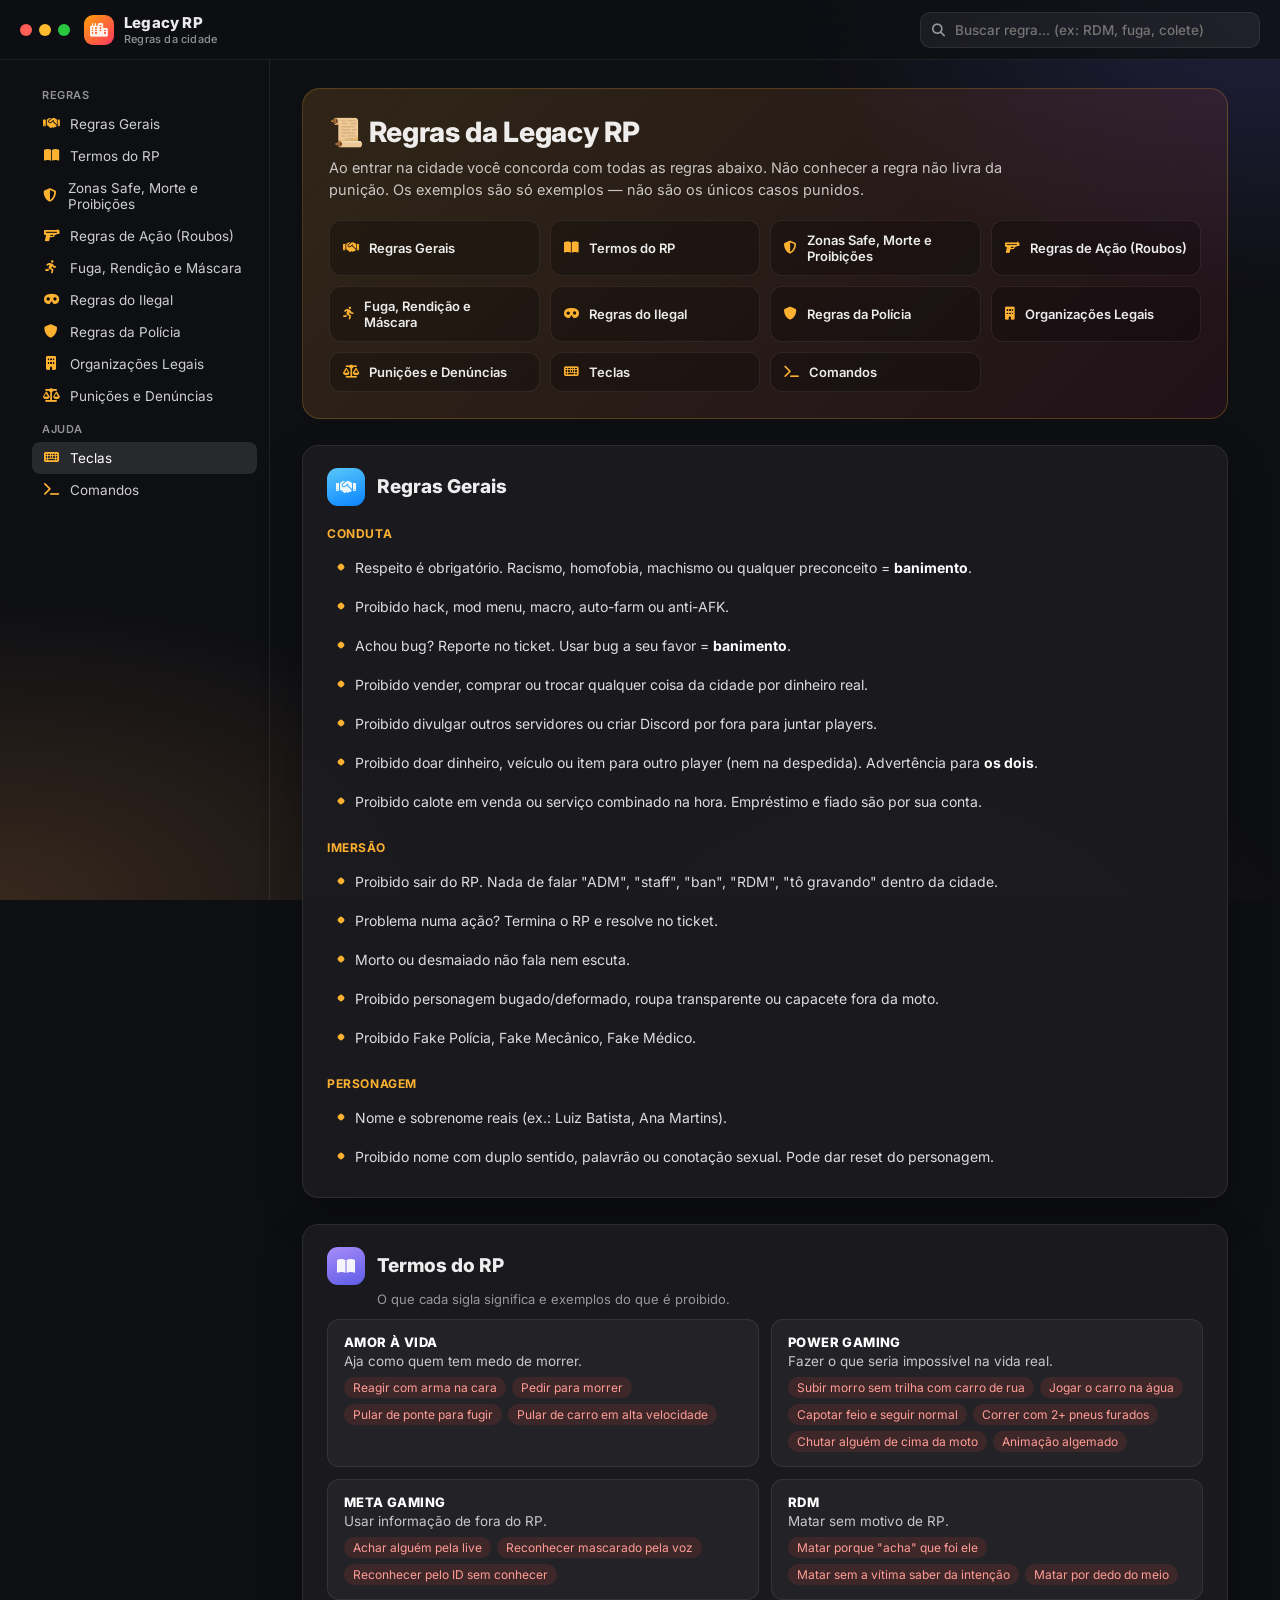
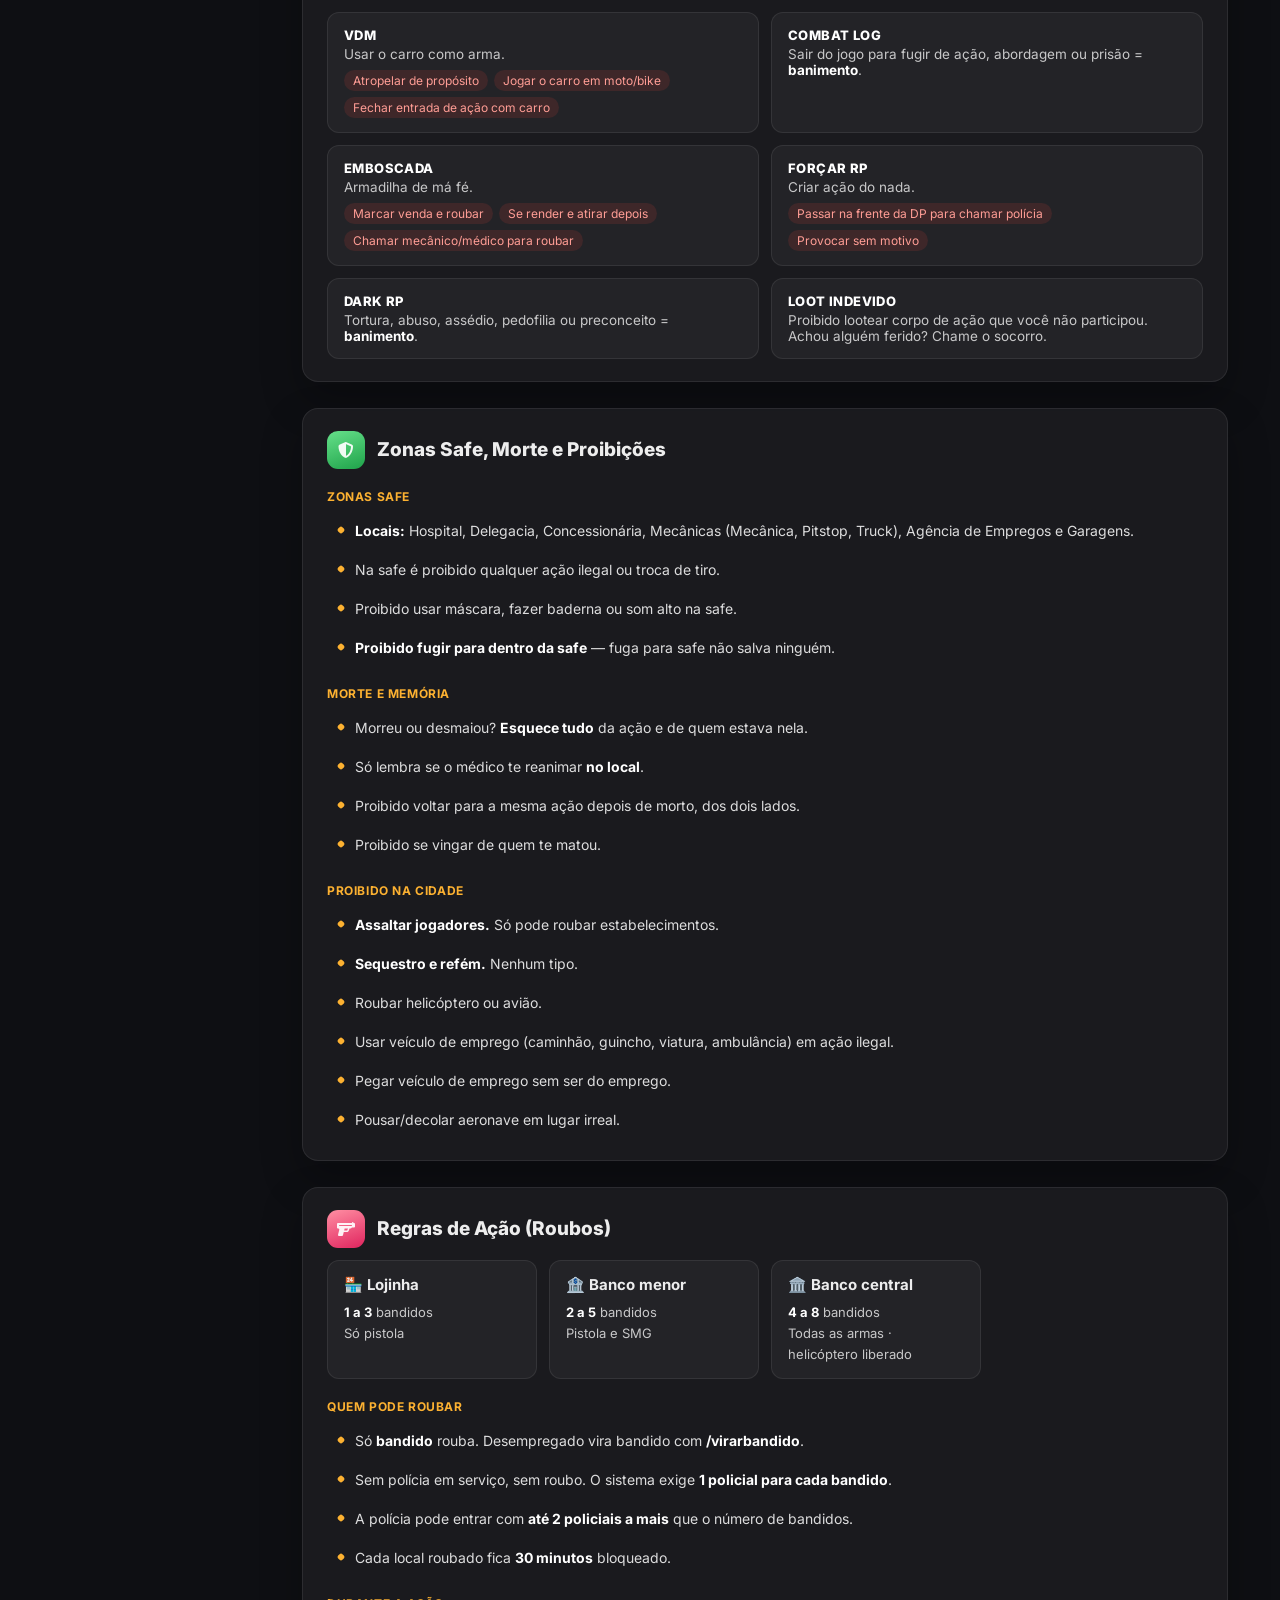
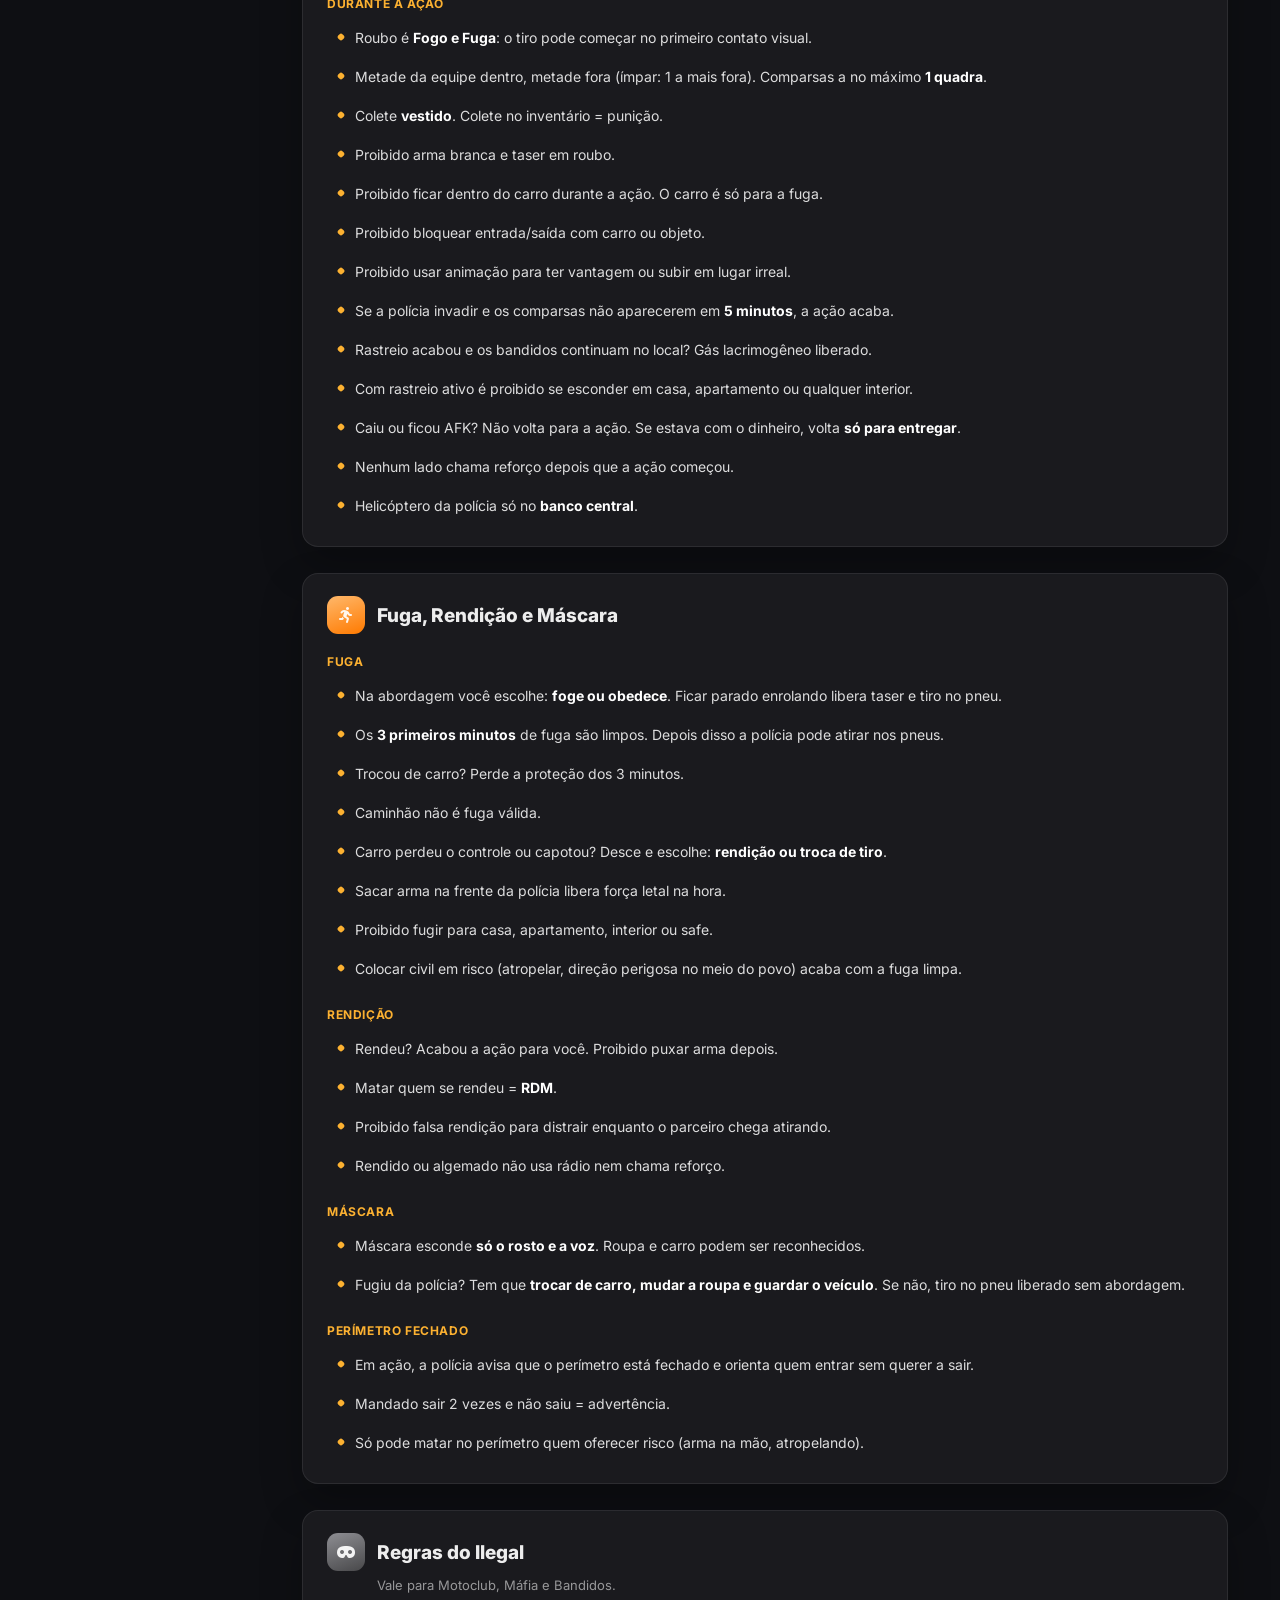
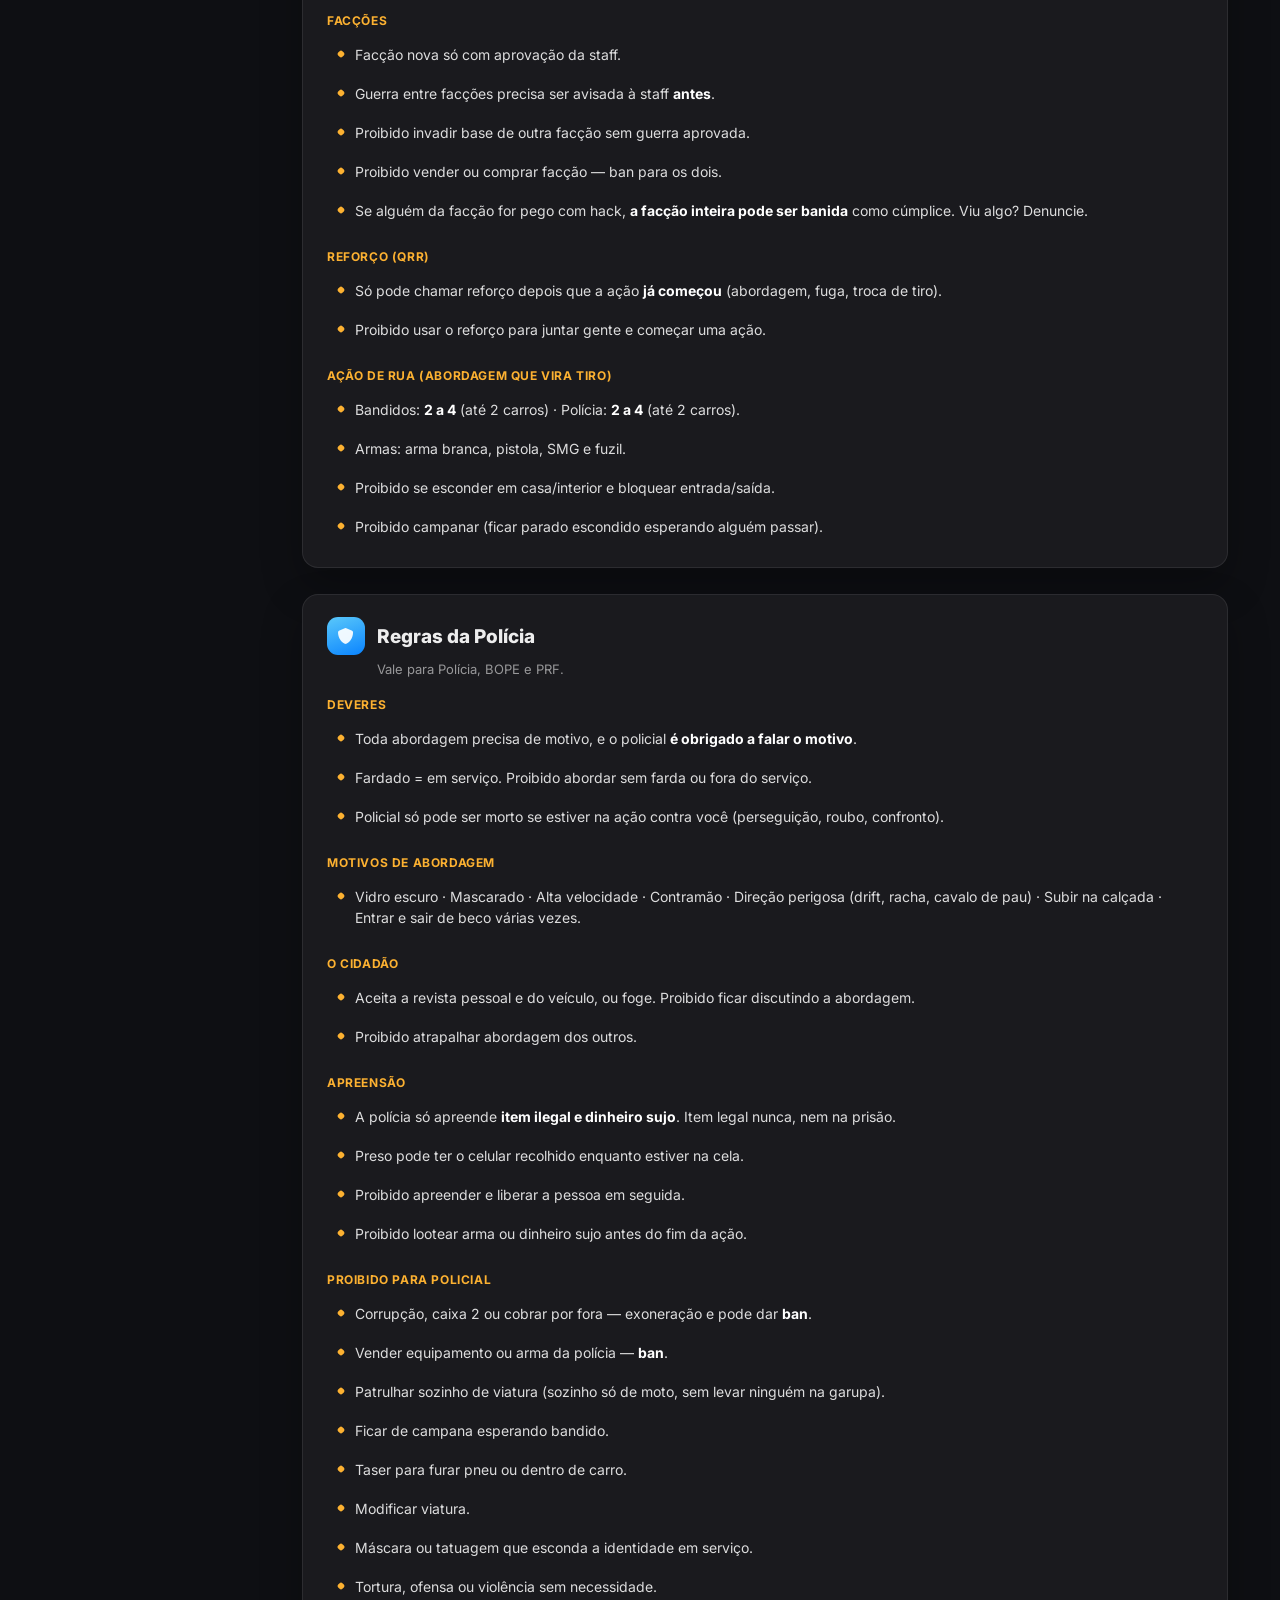
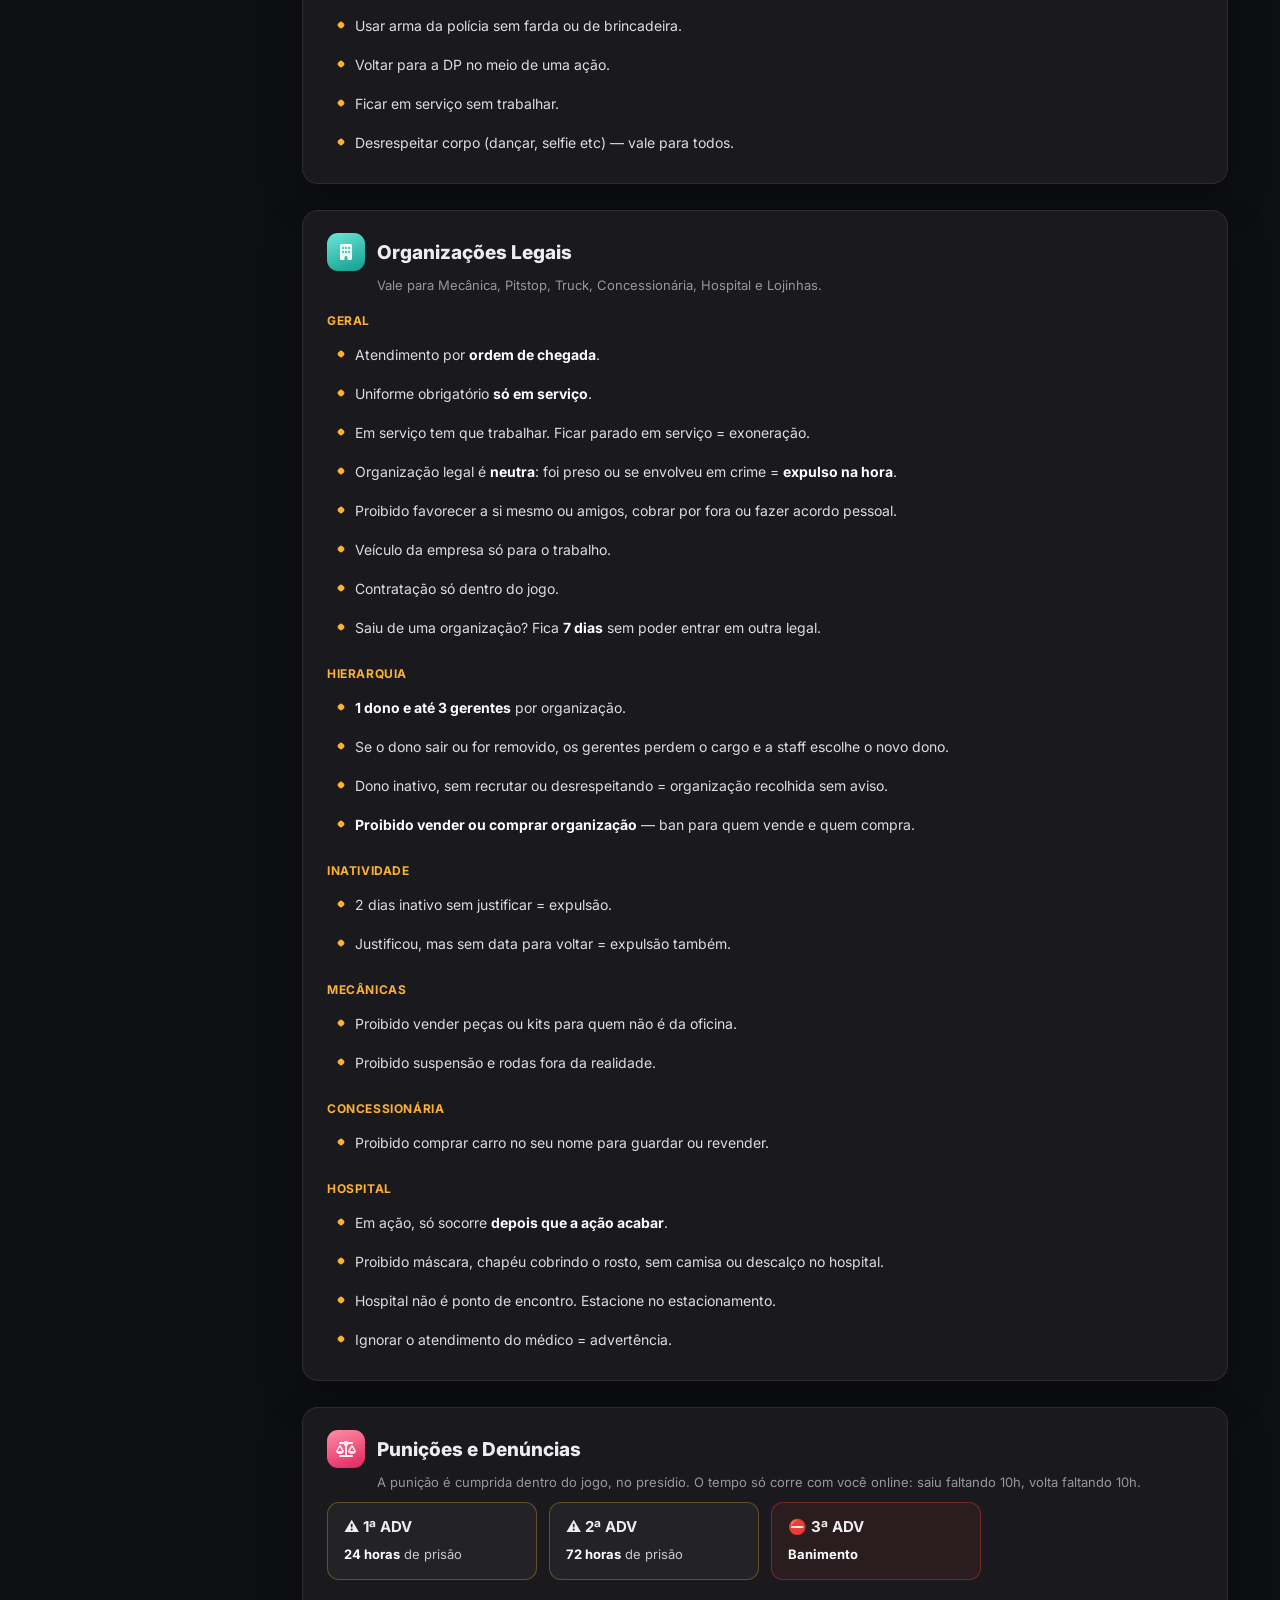
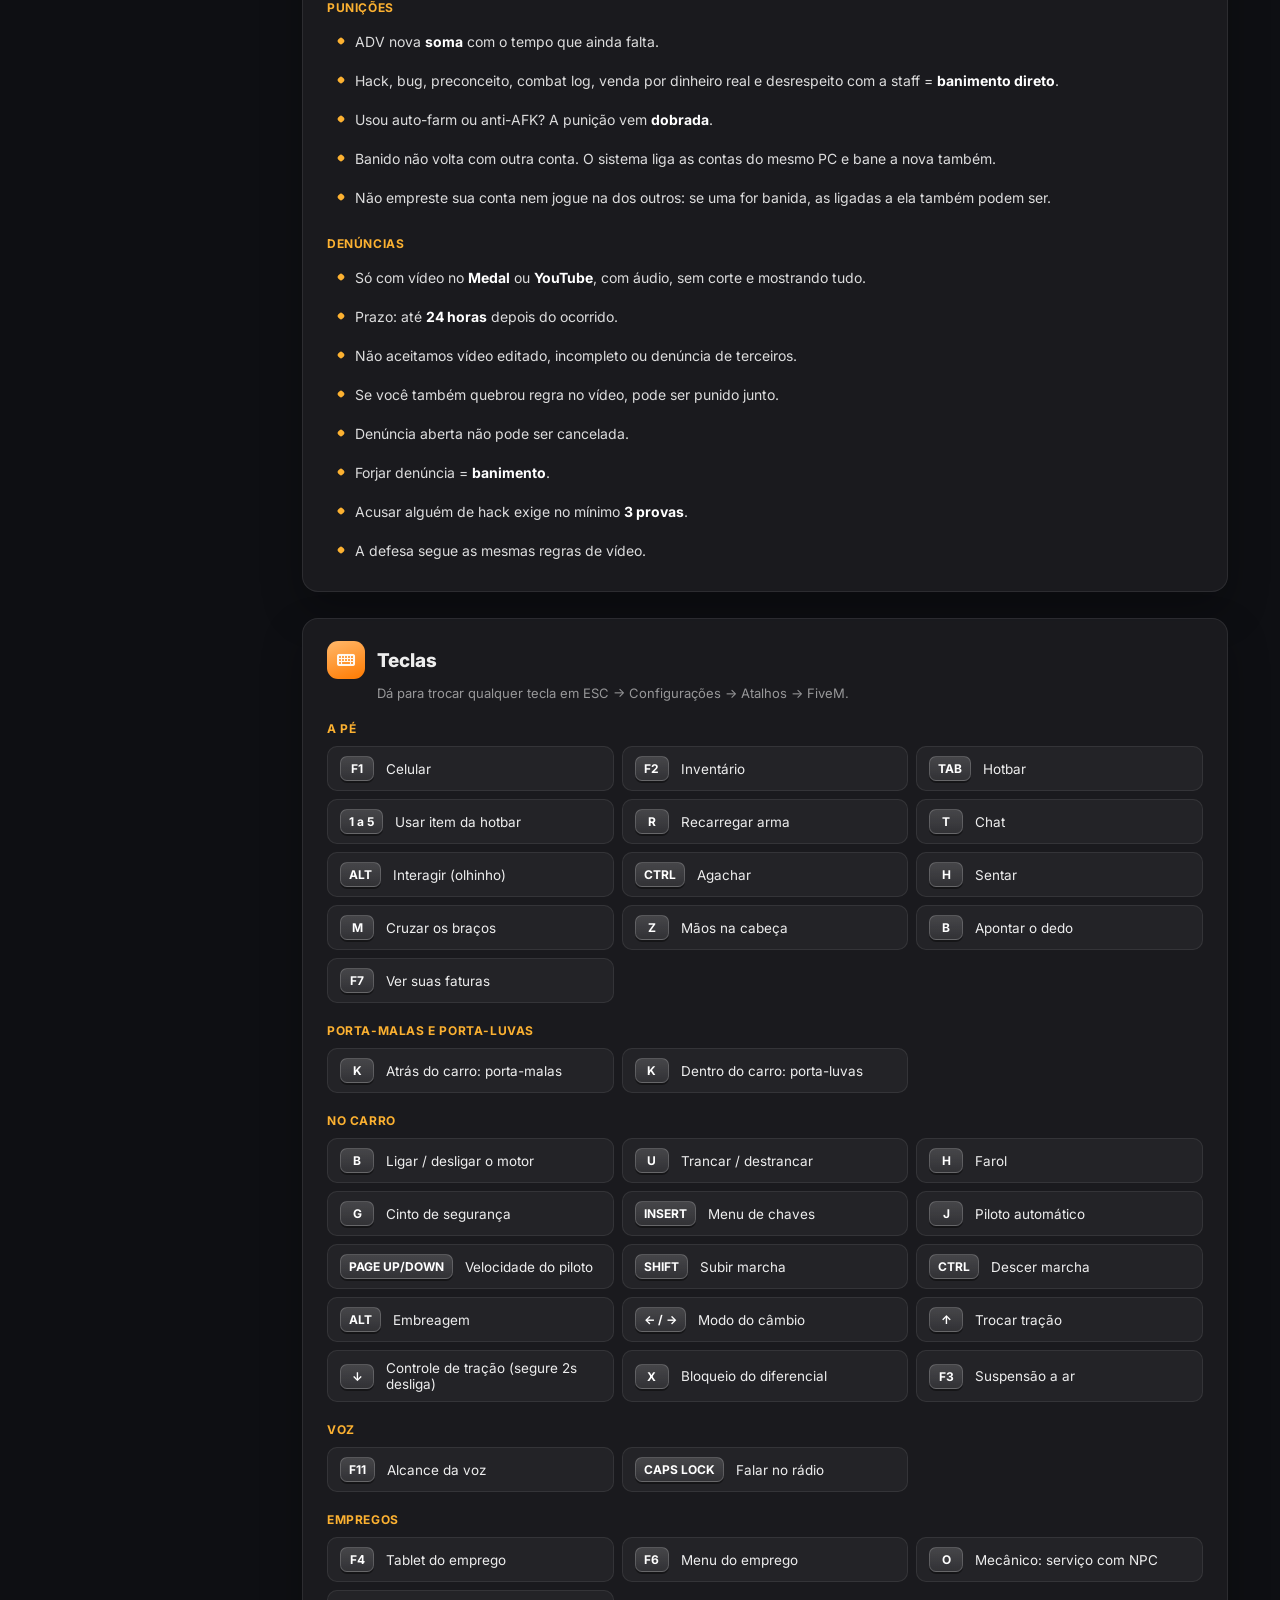
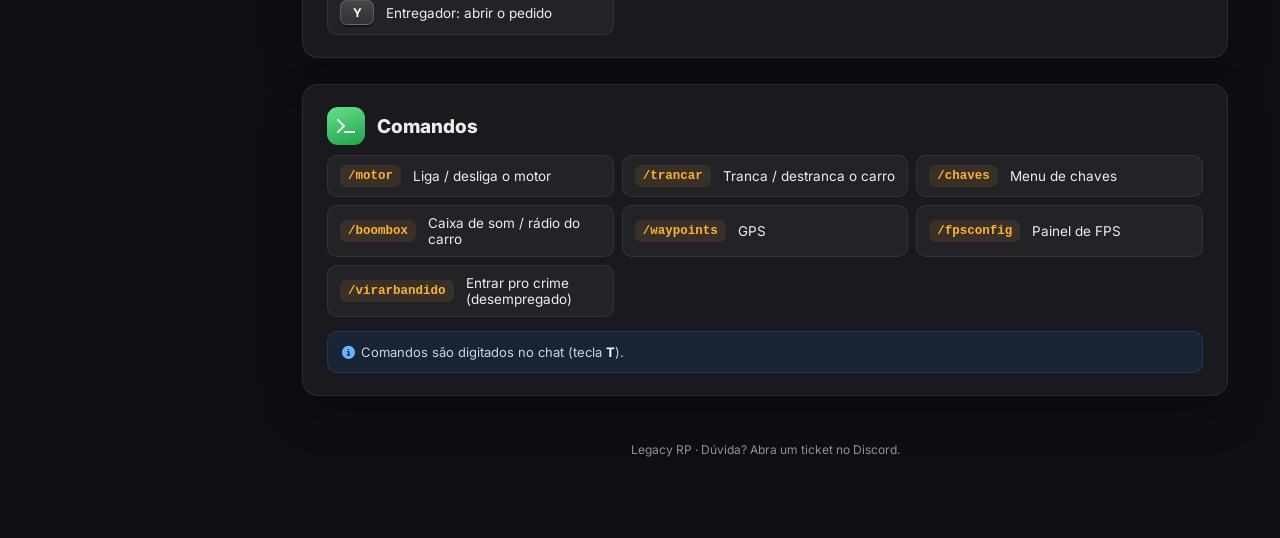
==== index.html @ f16340c2 "Add files via upload" ====
<!DOCTYPE html>
<html lang="pt-BR">
<head>
<meta charset="UTF-8">
<meta name="viewport" content="width=device-width, initial-scale=1">
<title>Regras — Legacy RP</title>
<meta name="description" content="Regras oficiais, teclas e comandos da cidade Legacy RP.">
<link href="https://fonts.googleapis.com/css2?family=Inter:wght@400;500;600;700;800&display=swap" rel="stylesheet">
<link rel="stylesheet" href="https://cdnjs.cloudflare.com/ajax/libs/font-awesome/6.5.1/css/all.min.css">
<style>
  :root {
    --bg: #0e0f13; --glass: rgba(28,28,32,.92); --glass-2: rgba(36,36,42,.9); --line: rgba(255,255,255,.08);
    --text: rgba(255,255,255,.92); --muted: rgba(255,255,255,.55); --accent: #fcb131; --blue: #0a84ff;
    --green: #30d158; --red: #ff453a; --card: rgba(255,255,255,.045); --card2: rgba(255,255,255,.08);
  }
  * { box-sizing: border-box; margin: 0; padding: 0; }
  html { scroll-behavior: smooth; scroll-padding-top: 76px; }
  body {
    font-family: "Inter", -apple-system, "Segoe UI", sans-serif; color: var(--text); -webkit-font-smoothing: antialiased;
    background:
      radial-gradient(900px 500px at 0% 100%, rgba(243,154,74,.18), transparent 60%),
      radial-gradient(800px 500px at 100% 0%, rgba(107,91,214,.22), transparent 60%),
      radial-gradient(700px 500px at 70% 110%, rgba(226,83,109,.14), transparent 60%),
      var(--bg);
    background-attachment: fixed; min-height: 100vh;
  }
  a { color: inherit; text-decoration: none; }
  b, strong { color: #fff; font-weight: 700; }

  .topbar { position: sticky; top: 0; z-index: 20; height: 60px; display: flex; align-items: center; gap: 14px; padding: 0 20px;
    background: rgba(14,15,19,.75); backdrop-filter: blur(16px); border-bottom: 1px solid var(--line); }
  .traffic { display: flex; gap: 7px; } .traffic i { width: 12px; height: 12px; border-radius: 50%; background: #ff5f57; }
  .traffic i:nth-child(2) { background: #febc2e; } .traffic i:nth-child(3) { background: #28c840; }
  .brand { display: flex; align-items: center; gap: 10px; font-weight: 800; font-size: 15px; letter-spacing: .2px; }
  .brand .logo { width: 30px; height: 30px; border-radius: 9px; display: grid; place-items: center; background: linear-gradient(135deg, #ff9f0a, #ff375f); font-size: 14px; }
  .brand small { display: block; font-size: 11px; font-weight: 500; color: var(--muted); }
  .grow { flex: 1; }
  .search { position: relative; width: min(340px, 40vw); }
  .search input { width: 100%; height: 36px; padding: 0 12px 0 34px; border-radius: 10px; border: 1px solid var(--line); background: rgba(255,255,255,.06);
    color: var(--text); font: 500 13.5px "Inter", sans-serif; outline: none; }
  .search input:focus { border-color: var(--accent); box-shadow: 0 0 0 3px rgba(252,177,49,.2); }
  .search i { position: absolute; left: 12px; top: 50%; transform: translateY(-50%); color: var(--muted); font-size: 13px; }
  .menu-btn { display: none; width: 36px; height: 36px; border-radius: 10px; border: 1px solid var(--line); background: var(--card2); color: #fff; font-size: 15px; cursor: pointer; }

  .layout { display: flex; max-width: 1240px; margin: 0 auto; }
  aside { position: sticky; top: 60px; height: calc(100vh - 60px); width: 250px; flex: none; padding: 18px 12px; overflow-y: auto; border-right: 1px solid var(--line); }
  .side-title { font-size: 11px; font-weight: 600; color: var(--muted); padding: 10px 10px 6px; text-transform: uppercase; letter-spacing: .5px; }
  .nav { display: flex; align-items: center; gap: 10px; padding: 8px 10px; border-radius: 8px; font-size: 13.5px; color: rgba(255,255,255,.8); }
  .nav i { width: 18px; text-align: center; color: var(--accent); }
  .nav:hover { background: rgba(255,255,255,.06); } .nav.active { background: rgba(255,255,255,.11); color: #fff; }
  .nav .count { margin-left: auto; font-size: 11px; color: var(--muted); }

  main { flex: 1; min-width: 0; padding: 28px 32px 80px; }
  .hero { padding: 26px; border-radius: 18px; margin-bottom: 26px; background: linear-gradient(135deg, rgba(252,177,49,.14), rgba(255,55,95,.08)); border: 1px solid rgba(252,177,49,.22); }
  .hero h1 { font-size: 28px; font-weight: 800; letter-spacing: -.3px; }
  .hero p { margin-top: 8px; color: rgba(255,255,255,.75); font-size: 14.5px; line-height: 1.55; max-width: 720px; }
  .quick { display: grid; grid-template-columns: repeat(auto-fill, minmax(170px, 1fr)); gap: 10px; margin-top: 18px; }
  .quick a { display: flex; align-items: center; gap: 10px; padding: 11px 13px; border-radius: 12px; background: rgba(0,0,0,.25); border: 1px solid var(--line); font-size: 13px; font-weight: 600; }
  .quick a:hover { background: rgba(255,255,255,.08); }
  .quick i { color: var(--accent); }

  section.sec { margin-bottom: 26px; padding: 22px 24px; border-radius: 16px; background: var(--glass); border: 1px solid var(--line); box-shadow: 0 18px 40px rgba(0,0,0,.25); }
  .sec-head { display: flex; align-items: center; gap: 12px; margin-bottom: 6px; }
  .sec-icon { width: 38px; height: 38px; border-radius: 11px; display: grid; place-items: center; font-size: 16px; flex: none; }
  .sec-head h2 { font-size: 19px; font-weight: 800; }
  .sec-sub { color: var(--muted); font-size: 13px; margin: 2px 0 6px 50px; }
  .sec h3 { font-size: 12px; font-weight: 700; color: var(--accent); text-transform: uppercase; letter-spacing: .6px; margin: 20px 0 8px; }
  ul.rules { list-style: none; display: flex; flex-direction: column; gap: 2px; }
  ul.rules li { position: relative; padding: 8px 10px 8px 28px; border-radius: 8px; font-size: 14px; line-height: 1.5; color: rgba(255,255,255,.85); }
  ul.rules li::before { content: ""; position: absolute; left: 11px; top: 15px; width: 6px; height: 6px; border-radius: 2px; background: var(--accent); transform: rotate(45deg); }
  ul.rules li:hover { background: rgba(255,255,255,.035); }

  .terms { display: grid; grid-template-columns: repeat(auto-fill, minmax(320px, 1fr)); gap: 12px; margin-top: 12px; }
  .term { padding: 14px 16px; border-radius: 12px; background: var(--card); border: 1px solid var(--line); }
  .term .tn { font-size: 13px; font-weight: 800; letter-spacing: .4px; color: #fff; }
  .term .td { font-size: 13.5px; color: rgba(255,255,255,.75); margin-top: 3px; }
  .term .tx { margin-top: 8px; display: flex; flex-wrap: wrap; gap: 6px; }
  .term .tx span { font-size: 12px; padding: 3px 9px; border-radius: 20px; background: rgba(255,69,58,.12); color: #ff9d95; }

  .tiles { display: grid; grid-template-columns: repeat(auto-fill, minmax(200px, 1fr)); gap: 12px; margin-top: 12px; }
  .tile { padding: 14px 16px; border-radius: 12px; background: var(--card); border: 1px solid var(--line); }
  .tile .tt { font-size: 15px; font-weight: 700; display: flex; align-items: center; gap: 8px; }
  .tile .tv { margin-top: 8px; font-size: 13px; color: rgba(255,255,255,.75); line-height: 1.6; }
  .tile.warn { border-color: rgba(252,177,49,.3); } .tile.ban { border-color: rgba(255,69,58,.35); background: rgba(255,69,58,.07); }

  .keys { display: grid; grid-template-columns: repeat(auto-fill, minmax(260px, 1fr)); gap: 8px; margin-top: 10px; }
  .key { display: flex; align-items: center; gap: 12px; padding: 9px 12px; border-radius: 10px; background: var(--card); border: 1px solid var(--line); font-size: 13.5px; }
  kbd { min-width: 34px; padding: 4px 8px; border-radius: 7px; text-align: center; font: 700 12px "Inter", sans-serif; color: #fff; white-space: nowrap;
    background: linear-gradient(180deg, rgba(255,255,255,.16), rgba(255,255,255,.07)); border: 1px solid rgba(255,255,255,.18); box-shadow: 0 2px 0 rgba(0,0,0,.4); }
  code.cmd { font: 700 12.5px ui-monospace, Consolas, monospace; color: var(--accent); background: rgba(252,177,49,.1); padding: 4px 8px; border-radius: 7px; white-space: nowrap; }

  .note { margin-top: 14px; padding: 12px 14px; border-radius: 10px; font-size: 13px; color: rgba(255,255,255,.8); background: rgba(10,132,255,.1); border: 1px solid rgba(10,132,255,.25); }
  .note i { color: #64b5ff; margin-right: 6px; }

  mark { background: rgba(252,177,49,.35); color: #fff; border-radius: 3px; padding: 0 2px; }
  .hidden { display: none !important; }
  .empty { display: none; text-align: center; padding: 60px 0; color: var(--muted); }
  footer { text-align: center; color: var(--muted); font-size: 12px; padding: 20px 0 0; }

  .c1 { background: linear-gradient(160deg, #5ac8fa, #0a84ff); } .c2 { background: linear-gradient(160deg, #a78bfa, #5e5ce6); }
  .c3 { background: linear-gradient(160deg, #66e08a, #1fa34a); } .c4 { background: linear-gradient(160deg, #ffb86b, #ff7a00); }
  .c5 { background: linear-gradient(160deg, #6ee7d8, #0f9d8f); } .c6 { background: linear-gradient(160deg, #ff8fa3, #e0245e); }
  .c7 { background: linear-gradient(160deg, #8e8e93, #48484a); }

  @media (max-width: 860px) {
    .menu-btn { display: block; }
    aside { position: fixed; left: 0; top: 60px; z-index: 15; background: rgba(18,18,22,.98); transform: translateX(-100%); transition: transform 200ms ease; width: 260px; }
    aside.open { transform: none; }
    main { padding: 18px 16px 60px; }
    section.sec { padding: 18px 16px; }
    .sec-sub { margin-left: 0; }
    .brand small { display: none; }
    .search { width: auto; flex: 1; }
    .grow, .traffic { display: none; }
    .terms { grid-template-columns: 1fr; }
  }
</style>
</head>
<body>
<header class="topbar">
  <button class="menu-btn" id="menuBtn" aria-label="Menu"><i class="fa-solid fa-bars"></i></button>
  <div class="traffic"><i></i><i></i><i></i></div>
  <a class="brand" href="#inicio"><span class="logo"><i class="fa-solid fa-city"></i></span><span>Legacy RP<small>Regras da cidade</small></span></a>
  <div class="grow"></div>
  <label class="search"><i class="fa-solid fa-magnifying-glass"></i><input id="q" type="search" placeholder="Buscar regra... (ex: RDM, fuga, colete)" autocomplete="off"></label>
</header>

<div class="layout">
  <aside id="side"></aside>
  <main>
    <div class="hero" id="inicio">
      <h1>📜 Regras da Legacy RP</h1>
      <p>Ao entrar na cidade você concorda com todas as regras abaixo. Não conhecer a regra não livra da punição. Os exemplos são só exemplos — não são os únicos casos punidos.</p>
      <div class="quick" id="quick"></div>
    </div>
    <div id="content"></div>
    <div class="empty" id="empty"><i class="fa-solid fa-magnifying-glass" style="font-size:28px;margin-bottom:10px;display:block"></i>Nenhuma regra encontrada.</div>
    <footer>Legacy RP · Dúvida? Abra um ticket no Discord.</footer>
  </main>
</div>

<script>
// Conteudo das regras. Para editar: mude o texto aqui. **texto** vira negrito.
const SECOES = [
  { id: 'gerais', icon: 'fa-handshake', cor: 'c1', titulo: 'Regras Gerais', blocos: [
    { h: 'Conduta', itens: [
      'Respeito é obrigatório. Racismo, homofobia, machismo ou qualquer preconceito = **banimento**.',
      'Proibido hack, mod menu, macro, auto-farm ou anti-AFK.',
      'Achou bug? Reporte no ticket. Usar bug a seu favor = **banimento**.',
      'Proibido vender, comprar ou trocar qualquer coisa da cidade por dinheiro real.',
      'Proibido divulgar outros servidores ou criar Discord por fora para juntar players.',
      'Proibido doar dinheiro, veículo ou item para outro player (nem na despedida). Advertência para **os dois**.',
      'Proibido calote em venda ou serviço combinado na hora. Empréstimo e fiado são por sua conta.',
    ]},
    { h: 'Imersão', itens: [
      'Proibido sair do RP. Nada de falar "ADM", "staff", "ban", "RDM", "tô gravando" dentro da cidade.',
      'Problema numa ação? Termina o RP e resolve no ticket.',
      'Morto ou desmaiado não fala nem escuta.',
      'Proibido personagem bugado/deformado, roupa transparente ou capacete fora da moto.',
      'Proibido Fake Polícia, Fake Mecânico, Fake Médico.',
    ]},
    { h: 'Personagem', itens: [
      'Nome e sobrenome reais (ex.: Luiz Batista, Ana Martins).',
      'Proibido nome com duplo sentido, palavrão ou conotação sexual. Pode dar reset do personagem.',
    ]},
  ]},
  { id: 'termos', icon: 'fa-book-open', cor: 'c2', titulo: 'Termos do RP', sub: 'O que cada sigla significa e exemplos do que é proibido.', termos: [
    { n: 'AMOR À VIDA', d: 'Aja como quem tem medo de morrer.', ex: ['Reagir com arma na cara', 'Pedir para morrer', 'Pular de ponte para fugir', 'Pular de carro em alta velocidade'] },
    { n: 'POWER GAMING', d: 'Fazer o que seria impossível na vida real.', ex: ['Subir morro sem trilha com carro de rua', 'Jogar o carro na água', 'Capotar feio e seguir normal', 'Correr com 2+ pneus furados', 'Chutar alguém de cima da moto', 'Animação algemado'] },
    { n: 'META GAMING', d: 'Usar informação de fora do RP.', ex: ['Achar alguém pela live', 'Reconhecer mascarado pela voz', 'Reconhecer pelo ID sem conhecer'] },
    { n: 'RDM', d: 'Matar sem motivo de RP.', ex: ['Matar porque "acha" que foi ele', 'Matar sem a vítima saber da intenção', 'Matar por dedo do meio'] },
    { n: 'VDM', d: 'Usar o carro como arma.', ex: ['Atropelar de propósito', 'Jogar o carro em moto/bike', 'Fechar entrada de ação com carro'] },
    { n: 'COMBAT LOG', d: 'Sair do jogo para fugir de ação, abordagem ou prisão = **banimento**.', ex: [] },
    { n: 'EMBOSCADA', d: 'Armadilha de má fé.', ex: ['Marcar venda e roubar', 'Se render e atirar depois', 'Chamar mecânico/médico para roubar'] },
    { n: 'FORÇAR RP', d: 'Criar ação do nada.', ex: ['Passar na frente da DP para chamar polícia', 'Provocar sem motivo'] },
    { n: 'DARK RP', d: 'Tortura, abuso, assédio, pedofilia ou preconceito = **banimento**.', ex: [] },
    { n: 'LOOT INDEVIDO', d: 'Proibido lootear corpo de ação que você não participou. Achou alguém ferido? Chame o socorro.', ex: [] },
  ]},
  { id: 'safe', icon: 'fa-shield-halved', cor: 'c3', titulo: 'Zonas Safe, Morte e Proibições', blocos: [
    { h: 'Zonas safe', itens: [
      '**Locais:** Hospital, Delegacia, Concessionária, Mecânicas (Mecânica, Pitstop, Truck), Agência de Empregos e Garagens.',
      'Na safe é proibido qualquer ação ilegal ou troca de tiro.',
      'Proibido usar máscara, fazer baderna ou som alto na safe.',
      '**Proibido fugir para dentro da safe** — fuga para safe não salva ninguém.',
    ]},
    { h: 'Morte e memória', itens: [
      'Morreu ou desmaiou? **Esquece tudo** da ação e de quem estava nela.',
      'Só lembra se o médico te reanimar **no local**.',
      'Proibido voltar para a mesma ação depois de morto, dos dois lados.',
      'Proibido se vingar de quem te matou.',
    ]},
    { h: 'Proibido na cidade', itens: [
      '**Assaltar jogadores.** Só pode roubar estabelecimentos.',
      '**Sequestro e refém.** Nenhum tipo.',
      'Roubar helicóptero ou avião.',
      'Usar veículo de emprego (caminhão, guincho, viatura, ambulância) em ação ilegal.',
      'Pegar veículo de emprego sem ser do emprego.',
      'Pousar/decolar aeronave em lugar irreal.',
    ]},
  ]},
  { id: 'acao', icon: 'fa-gun', cor: 'c6', titulo: 'Regras de Ação (Roubos)', tiles: [
    { t: '🏪 Lojinha', v: '**1 a 3** bandidos<br>Só pistola' },
    { t: '🏦 Banco menor', v: '**2 a 5** bandidos<br>Pistola e SMG' },
    { t: '🏛️ Banco central', v: '**4 a 8** bandidos<br>Todas as armas · helicóptero liberado' },
  ], blocos: [
    { h: 'Quem pode roubar', itens: [
      'Só **bandido** rouba. Desempregado vira bandido com **/virarbandido**.',
      'Sem polícia em serviço, sem roubo. O sistema exige **1 policial para cada bandido**.',
      'A polícia pode entrar com **até 2 policiais a mais** que o número de bandidos.',
      'Cada local roubado fica **30 minutos** bloqueado.',
    ]},
    { h: 'Durante a ação', itens: [
      'Roubo é **Fogo e Fuga**: o tiro pode começar no primeiro contato visual.',
      'Metade da equipe dentro, metade fora (ímpar: 1 a mais fora). Comparsas a no máximo **1 quadra**.',
      'Colete **vestido**. Colete no inventário = punição.',
      'Proibido arma branca e taser em roubo.',
      'Proibido ficar dentro do carro durante a ação. O carro é só para a fuga.',
      'Proibido bloquear entrada/saída com carro ou objeto.',
      'Proibido usar animação para ter vantagem ou subir em lugar irreal.',
      'Se a polícia invadir e os comparsas não aparecerem em **5 minutos**, a ação acaba.',
      'Rastreio acabou e os bandidos continuam no local? Gás lacrimogêneo liberado.',
      'Com rastreio ativo é proibido se esconder em casa, apartamento ou qualquer interior.',
      'Caiu ou ficou AFK? Não volta para a ação. Se estava com o dinheiro, volta **só para entregar**.',
      'Nenhum lado chama reforço depois que a ação começou.',
      'Helicóptero da polícia só no **banco central**.',
    ]},
  ]},
  { id: 'fuga', icon: 'fa-person-running', cor: 'c4', titulo: 'Fuga, Rendição e Máscara', blocos: [
    { h: 'Fuga', itens: [
      'Na abordagem você escolhe: **foge ou obedece**. Ficar parado enrolando libera taser e tiro no pneu.',
      'Os **3 primeiros minutos** de fuga são limpos. Depois disso a polícia pode atirar nos pneus.',
      'Trocou de carro? Perde a proteção dos 3 minutos.',
      'Caminhão não é fuga válida.',
      'Carro perdeu o controle ou capotou? Desce e escolhe: **rendição ou troca de tiro**.',
      'Sacar arma na frente da polícia libera força letal na hora.',
      'Proibido fugir para casa, apartamento, interior ou safe.',
      'Colocar civil em risco (atropelar, direção perigosa no meio do povo) acaba com a fuga limpa.',
    ]},
    { h: 'Rendição', itens: [
      'Rendeu? Acabou a ação para você. Proibido puxar arma depois.',
      'Matar quem se rendeu = **RDM**.',
      'Proibido falsa rendição para distrair enquanto o parceiro chega atirando.',
      'Rendido ou algemado não usa rádio nem chama reforço.',
    ]},
    { h: 'Máscara', itens: [
      'Máscara esconde **só o rosto e a voz**. Roupa e carro podem ser reconhecidos.',
      'Fugiu da polícia? Tem que **trocar de carro, mudar a roupa e guardar o veículo**. Se não, tiro no pneu liberado sem abordagem.',
    ]},
    { h: 'Perímetro fechado', itens: [
      'Em ação, a polícia avisa que o perímetro está fechado e orienta quem entrar sem querer a sair.',
      'Mandado sair 2 vezes e não saiu = advertência.',
      'Só pode matar no perímetro quem oferecer risco (arma na mão, atropelando).',
    ]},
  ]},
  { id: 'ilegal', icon: 'fa-mask', cor: 'c7', titulo: 'Regras do Ilegal', sub: 'Vale para Motoclub, Máfia e Bandidos.', blocos: [
    { h: 'Facções', itens: [
      'Facção nova só com aprovação da staff.',
      'Guerra entre facções precisa ser avisada à staff **antes**.',
      'Proibido invadir base de outra facção sem guerra aprovada.',
      'Proibido vender ou comprar facção — ban para os dois.',
      'Se alguém da facção for pego com hack, **a facção inteira pode ser banida** como cúmplice. Viu algo? Denuncie.',
    ]},
    { h: 'Reforço (QRR)', itens: [
      'Só pode chamar reforço depois que a ação **já começou** (abordagem, fuga, troca de tiro).',
      'Proibido usar o reforço para juntar gente e começar uma ação.',
    ]},
    { h: 'Ação de rua (abordagem que vira tiro)', itens: [
      'Bandidos: **2 a 4** (até 2 carros) · Polícia: **2 a 4** (até 2 carros).',
      'Armas: arma branca, pistola, SMG e fuzil.',
      'Proibido se esconder em casa/interior e bloquear entrada/saída.',
      'Proibido campanar (ficar parado escondido esperando alguém passar).',
    ]},
  ]},
  { id: 'policia', icon: 'fa-shield', cor: 'c1', titulo: 'Regras da Polícia', sub: 'Vale para Polícia, BOPE e PRF.', blocos: [
    { h: 'Deveres', itens: [
      'Toda abordagem precisa de motivo, e o policial **é obrigado a falar o motivo**.',
      'Fardado = em serviço. Proibido abordar sem farda ou fora do serviço.',
      'Policial só pode ser morto se estiver na ação contra você (perseguição, roubo, confronto).',
    ]},
    { h: 'Motivos de abordagem', itens: [
      'Vidro escuro · Mascarado · Alta velocidade · Contramão · Direção perigosa (drift, racha, cavalo de pau) · Subir na calçada · Entrar e sair de beco várias vezes.',
    ]},
    { h: 'O cidadão', itens: [
      'Aceita a revista pessoal e do veículo, ou foge. Proibido ficar discutindo a abordagem.',
      'Proibido atrapalhar abordagem dos outros.',
    ]},
    { h: 'Apreensão', itens: [
      'A polícia só apreende **item ilegal e dinheiro sujo**. Item legal nunca, nem na prisão.',
      'Preso pode ter o celular recolhido enquanto estiver na cela.',
      'Proibido apreender e liberar a pessoa em seguida.',
      'Proibido lootear arma ou dinheiro sujo antes do fim da ação.',
    ]},
    { h: 'Proibido para policial', itens: [
      'Corrupção, caixa 2 ou cobrar por fora — exoneração e pode dar **ban**.',
      'Vender equipamento ou arma da polícia — **ban**.',
      'Patrulhar sozinho de viatura (sozinho só de moto, sem levar ninguém na garupa).',
      'Ficar de campana esperando bandido.',
      'Taser para furar pneu ou dentro de carro.',
      'Modificar viatura.',
      'Máscara ou tatuagem que esconda a identidade em serviço.',
      'Tortura, ofensa ou violência sem necessidade.',
      'Usar arma da polícia sem farda ou de brincadeira.',
      'Voltar para a DP no meio de uma ação.',
      'Ficar em serviço sem trabalhar.',
      'Desrespeitar corpo (dançar, selfie etc) — vale para todos.',
    ]},
  ]},
  { id: 'orgs', icon: 'fa-building', cor: 'c5', titulo: 'Organizações Legais', sub: 'Vale para Mecânica, Pitstop, Truck, Concessionária, Hospital e Lojinhas.', blocos: [
    { h: 'Geral', itens: [
      'Atendimento por **ordem de chegada**.',
      'Uniforme obrigatório **só em serviço**.',
      'Em serviço tem que trabalhar. Ficar parado em serviço = exoneração.',
      'Organização legal é **neutra**: foi preso ou se envolveu em crime = **expulso na hora**.',
      'Proibido favorecer a si mesmo ou amigos, cobrar por fora ou fazer acordo pessoal.',
      'Veículo da empresa só para o trabalho.',
      'Contratação só dentro do jogo.',
      'Saiu de uma organização? Fica **7 dias** sem poder entrar em outra legal.',
    ]},
    { h: 'Hierarquia', itens: [
      '**1 dono e até 3 gerentes** por organização.',
      'Se o dono sair ou for removido, os gerentes perdem o cargo e a staff escolhe o novo dono.',
      'Dono inativo, sem recrutar ou desrespeitando = organização recolhida sem aviso.',
      '**Proibido vender ou comprar organização** — ban para quem vende e quem compra.',
    ]},
    { h: 'Inatividade', itens: [
      '2 dias inativo sem justificar = expulsão.',
      'Justificou, mas sem data para voltar = expulsão também.',
    ]},
    { h: 'Mecânicas', itens: [
      'Proibido vender peças ou kits para quem não é da oficina.',
      'Proibido suspensão e rodas fora da realidade.',
    ]},
    { h: 'Concessionária', itens: [
      'Proibido comprar carro no seu nome para guardar ou revender.',
    ]},
    { h: 'Hospital', itens: [
      'Em ação, só socorre **depois que a ação acabar**.',
      'Proibido máscara, chapéu cobrindo o rosto, sem camisa ou descalço no hospital.',
      'Hospital não é ponto de encontro. Estacione no estacionamento.',
      'Ignorar o atendimento do médico = advertência.',
    ]},
  ]},
  { id: 'punicoes', icon: 'fa-scale-balanced', cor: 'c6', titulo: 'Punições e Denúncias', sub: 'A punição é cumprida dentro do jogo, no presídio. O tempo só corre com você online: saiu faltando 10h, volta faltando 10h.', tiles: [
    { t: '⚠️ 1ª ADV', v: '**24 horas** de prisão', cls: 'warn' },
    { t: '⚠️ 2ª ADV', v: '**72 horas** de prisão', cls: 'warn' },
    { t: '⛔ 3ª ADV', v: '**Banimento**', cls: 'ban' },
  ], blocos: [
    { h: 'Punições', itens: [
      'ADV nova **soma** com o tempo que ainda falta.',
      'Hack, bug, preconceito, combat log, venda por dinheiro real e desrespeito com a staff = **banimento direto**.',
      'Usou auto-farm ou anti-AFK? A punição vem **dobrada**.',
      'Banido não volta com outra conta. O sistema liga as contas do mesmo PC e bane a nova também.',
      'Não empreste sua conta nem jogue na dos outros: se uma for banida, as ligadas a ela também podem ser.',
    ]},
    { h: 'Denúncias', itens: [
      'Só com vídeo no **Medal** ou **YouTube**, com áudio, sem corte e mostrando tudo.',
      'Prazo: até **24 horas** depois do ocorrido.',
      'Não aceitamos vídeo editado, incompleto ou denúncia de terceiros.',
      'Se você também quebrou regra no vídeo, pode ser punido junto.',
      'Denúncia aberta não pode ser cancelada.',
      'Forjar denúncia = **banimento**.',
      'Acusar alguém de hack exige no mínimo **3 provas**.',
      'A defesa segue as mesmas regras de vídeo.',
    ]},
  ]},
  { id: 'teclas', icon: 'fa-keyboard', cor: 'c4', titulo: 'Teclas', sub: 'Dá para trocar qualquer tecla em ESC → Configurações → Atalhos → FiveM.', teclas: [
    { g: 'A pé', l: [['F1','Celular'],['F2','Inventário'],['TAB','Hotbar'],['1 a 5','Usar item da hotbar'],['R','Recarregar arma'],['T','Chat'],['ALT','Interagir (olhinho)'],['CTRL','Agachar'],['H','Sentar'],['M','Cruzar os braços'],['Z','Mãos na cabeça'],['B','Apontar o dedo'],['F7','Ver suas faturas']] },
    { g: 'Porta-malas e porta-luvas', l: [['K','Atrás do carro: porta-malas'],['K','Dentro do carro: porta-luvas']] },
    { g: 'No carro', l: [['B','Ligar / desligar o motor'],['U','Trancar / destrancar'],['H','Farol'],['G','Cinto de segurança'],['INSERT','Menu de chaves'],['J','Piloto automático'],['PAGE UP/DOWN','Velocidade do piloto'],['SHIFT','Subir marcha'],['CTRL','Descer marcha'],['ALT','Embreagem'],['← / →','Modo do câmbio'],['↑','Trocar tração'],['↓','Controle de tração (segure 2s desliga)'],['X','Bloqueio do diferencial'],['F3','Suspensão a ar']] },
    { g: 'Voz', l: [['F11','Alcance da voz'],['CAPS LOCK','Falar no rádio']] },
    { g: 'Empregos', l: [['F4','Tablet do emprego'],['F6','Menu do emprego'],['O','Mecânico: serviço com NPC'],['Y','Entregador: abrir o pedido']] },
  ]},
  { id: 'comandos', icon: 'fa-terminal', cor: 'c3', titulo: 'Comandos', comandos: [
    ['/motor','Liga / desliga o motor'], ['/trancar','Tranca / destranca o carro'], ['/chaves','Menu de chaves'],
    ['/boombox','Caixa de som / rádio do carro'], ['/waypoints','GPS'], ['/fpsconfig','Painel de FPS'],
    ['/virarbandido','Entrar pro crime (desempregado)'],
  ]},
];

const esc = (s) => String(s).replace(/&/g, '&amp;').replace(/</g, '&lt;').replace(/>/g, '&gt;');
const fmt = (s) => esc(s).replace(/\*\*(.+?)\*\*/g, '<b>$1</b>').replace(/&lt;br&gt;/g, '<br>');

function render() {
  const side = document.getElementById('side');
  const quick = document.getElementById('quick');
  const content = document.getElementById('content');
  let sideHtml = '<div class="side-title">Regras</div>';
  let html = '';

  SECOES.forEach((s, idx) => {
    if (s.id === 'teclas') sideHtml += '<div class="side-title">Ajuda</div>';
    sideHtml += '<a class="nav" href="#' + s.id + '" data-id="' + s.id + '"><i class="fa-solid ' + s.icon + '"></i>' + s.titulo + '</a>';
    quick.insertAdjacentHTML('beforeend', '<a href="#' + s.id + '"><i class="fa-solid ' + s.icon + '"></i>' + s.titulo + '</a>');

    html += '<section class="sec" id="' + s.id + '"><div class="sec-head"><div class="sec-icon ' + s.cor + '"><i class="fa-solid ' + s.icon + '"></i></div><h2>' + s.titulo + '</h2></div>';
    if (s.sub) html += '<div class="sec-sub">' + fmt(s.sub) + '</div>';
    if (s.tiles) html += '<div class="tiles">' + s.tiles.map((t) => '<div class="tile item ' + (t.cls || '') + '"><div class="tt">' + t.t + '</div><div class="tv">' + fmt(t.v) + '</div></div>').join('') + '</div>';
    if (s.termos) html += '<div class="terms">' + s.termos.map((t) =>
      '<div class="term item"><div class="tn">' + t.n + '</div><div class="td">' + fmt(t.d) + '</div>' +
      (t.ex.length ? '<div class="tx">' + t.ex.map((e) => '<span>' + esc(e) + '</span>').join('') + '</div>' : '') + '</div>').join('') + '</div>';
    (s.blocos || []).forEach((b) => {
      html += '<div class="blk"><h3>' + b.h + '</h3><ul class="rules">' + b.itens.map((i) => '<li class="item">' + fmt(i) + '</li>').join('') + '</ul></div>';
    });
    (s.teclas || []).forEach((g) => {
      html += '<div class="blk"><h3>' + g.g + '</h3><div class="keys">' + g.l.map((k) => '<div class="key item"><kbd>' + esc(k[0]) + '</kbd><span>' + esc(k[1]) + '</span></div>').join('') + '</div></div>';
    });
    if (s.comandos) html += '<div class="keys">' + s.comandos.map((c) => '<div class="key item"><code class="cmd">' + c[0] + '</code><span>' + esc(c[1]) + '</span></div>').join('') + '</div>' +
      '<div class="note"><i class="fa-solid fa-circle-info"></i>Comandos são digitados no chat (tecla <b>T</b>).</div>';
    html += '</section>';
  });

  side.innerHTML = sideHtml;
  content.innerHTML = html;
  document.querySelectorAll('.item').forEach((el) => { el.dataset.raw = el.innerHTML; });
}

function search(term) {
  term = term.trim().toLowerCase();
  const norm = (s) => s.normalize('NFD').replace(/[̀-ͯ]/g, '').toLowerCase();
  const nt = norm(term);
  let any = false;
  document.querySelectorAll('section.sec').forEach((sec) => {
    let secHit = false;
    sec.querySelectorAll('.blk, .tiles, .terms, .keys').forEach((blk) => {
      let blkHit = false;
      blk.querySelectorAll('.item').forEach((el) => {
        el.innerHTML = el.dataset.raw;
        if (!nt) { el.classList.remove('hidden'); blkHit = true; return; }
        const hit = norm(el.textContent).includes(nt);
        el.classList.toggle('hidden', !hit);
        if (hit) {
          blkHit = true;
          const re = new RegExp('(' + term.replace(/[.*+?^${}()|[\]\\]/g, '\\$&') + ')', 'gi');
          el.innerHTML = ('>' + el.dataset.raw + '<').replace(/>([^<]+)</g, (m, txt) => '>' + txt.replace(re, '<mark>$1</mark>') + '<').slice(1, -1);
        }
      });
      blk.classList.toggle('hidden', !blkHit);
      if (blkHit) secHit = true;
    });
    sec.classList.toggle('hidden', !secHit);
    if (secHit) any = true;
  });
  document.getElementById('empty').style.display = any ? 'none' : 'block';
  document.getElementById('inicio').classList.toggle('hidden', !!nt);
}

render();

const q = document.getElementById('q');
q.addEventListener('input', () => search(q.value));
document.addEventListener('keydown', (e) => {
  if (e.key === '/' && document.activeElement !== q) { e.preventDefault(); q.focus(); }
  if (e.key === 'Escape') { q.value = ''; search(''); q.blur(); }
});

const side = document.getElementById('side');
document.getElementById('menuBtn').addEventListener('click', () => side.classList.toggle('open'));
side.addEventListener('click', (e) => { if (e.target.closest('.nav')) side.classList.remove('open'); });

// Destaca no menu a secao que esta na tela
const navs = () => document.querySelectorAll('.nav');
const obs = new IntersectionObserver((entries) => {
  entries.forEach((en) => {
    if (en.isIntersecting) navs().forEach((n) => n.classList.toggle('active', n.dataset.id === en.target.id));
  });
}, { rootMargin: '-80px 0px -70% 0px' });
document.querySelectorAll('section.sec').forEach((s) => obs.observe(s));
</script>
</body>
</html>
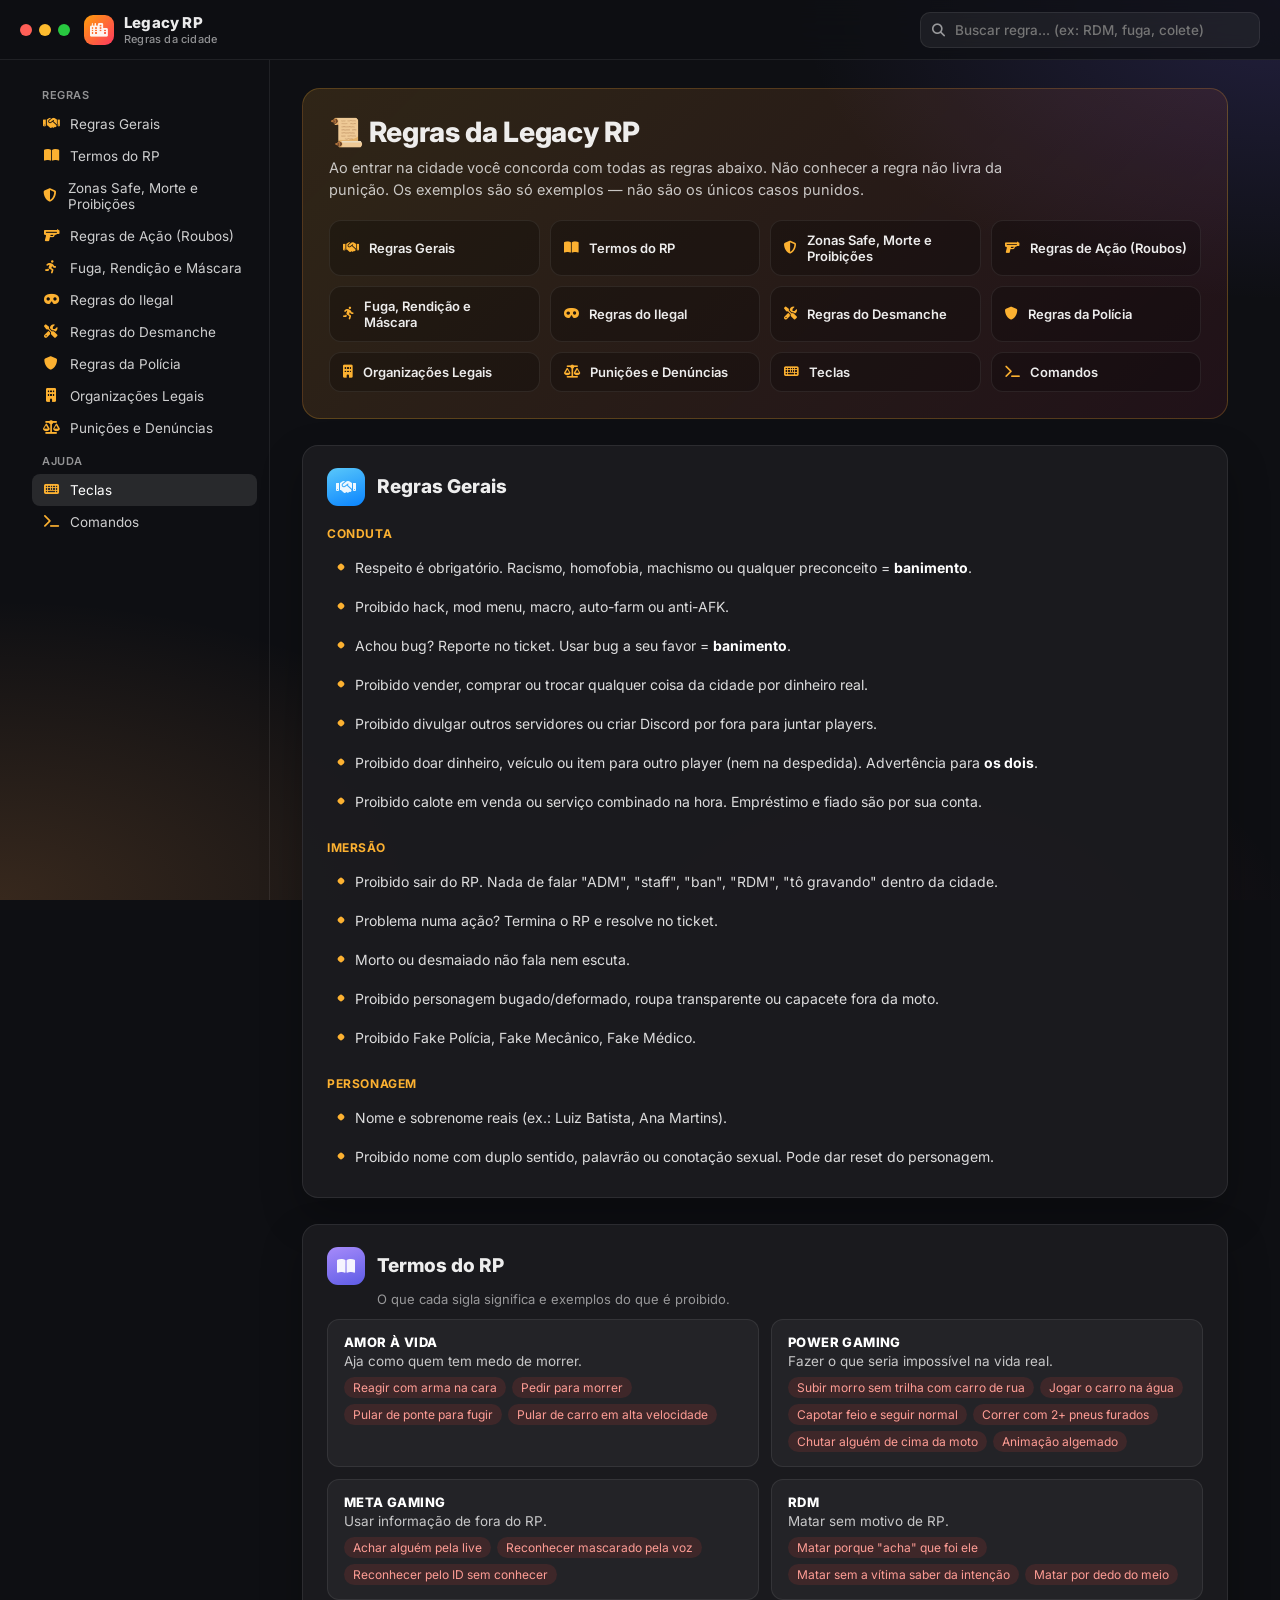
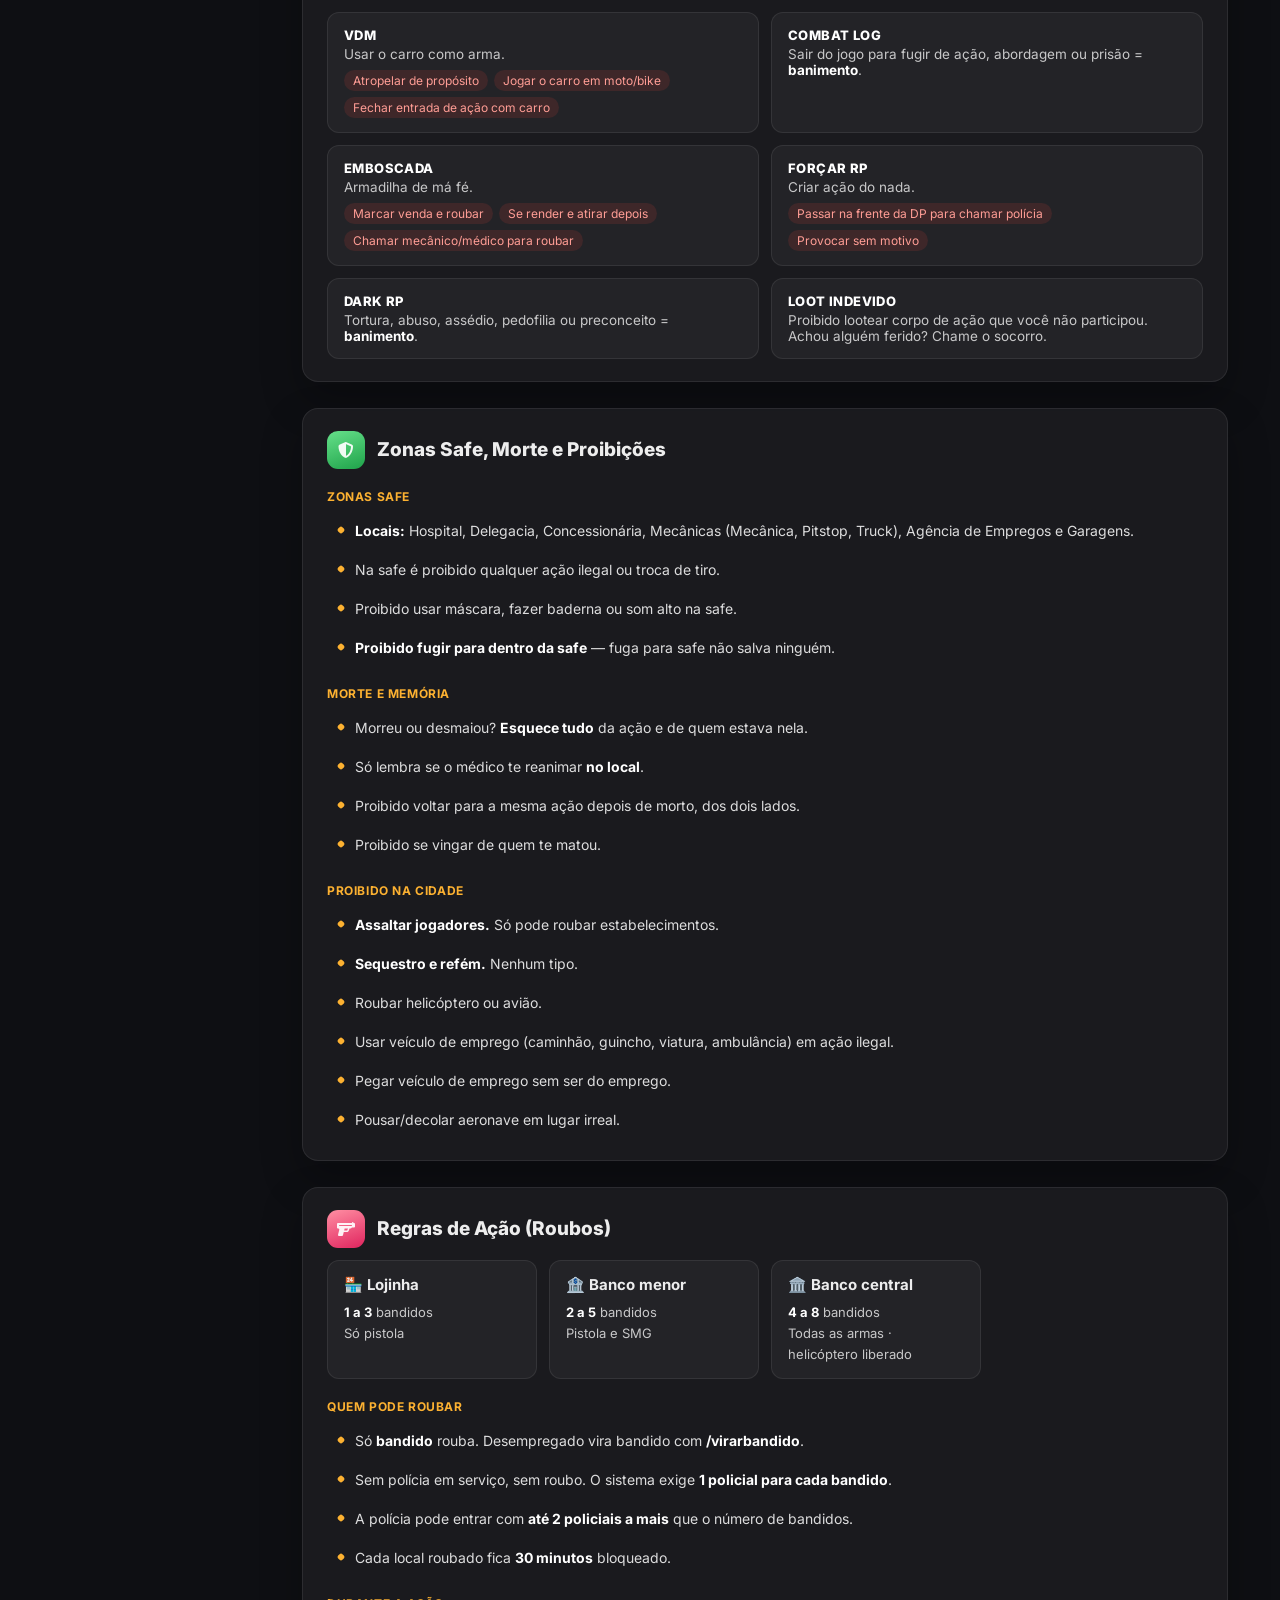
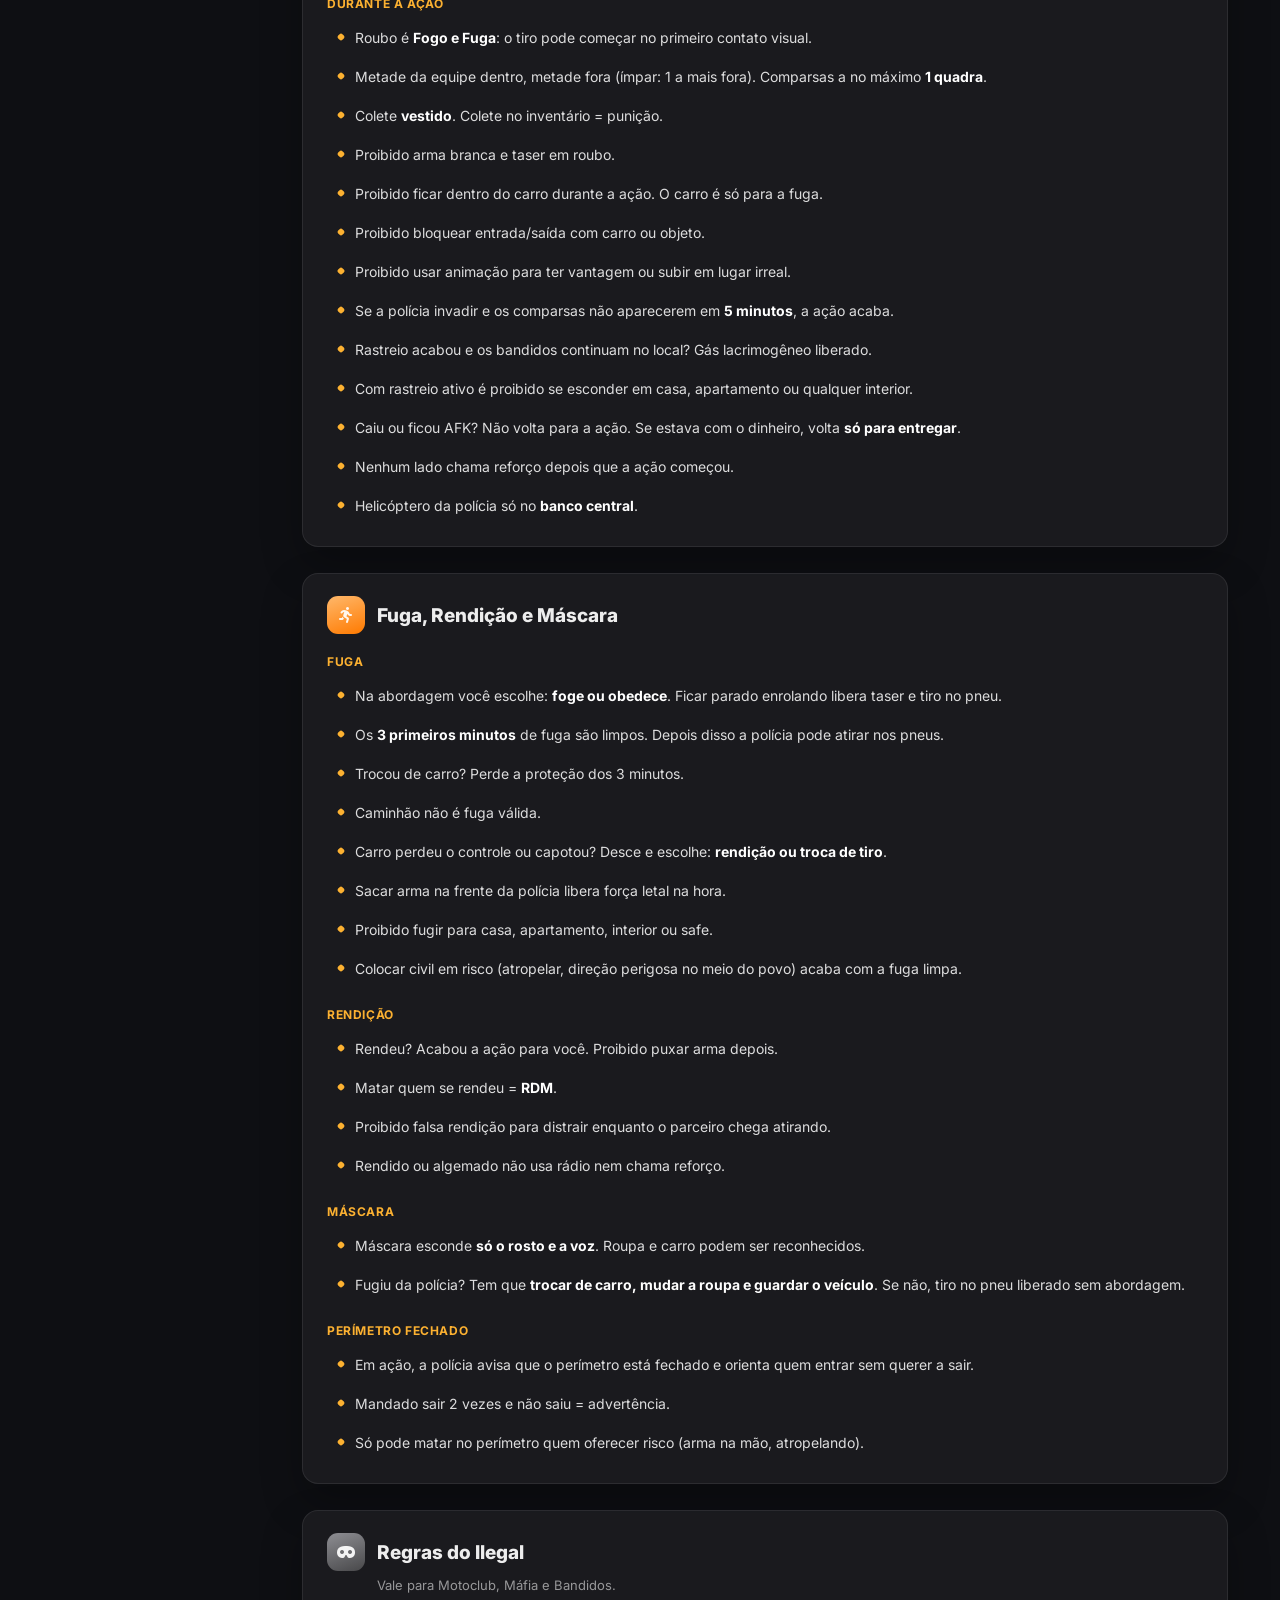
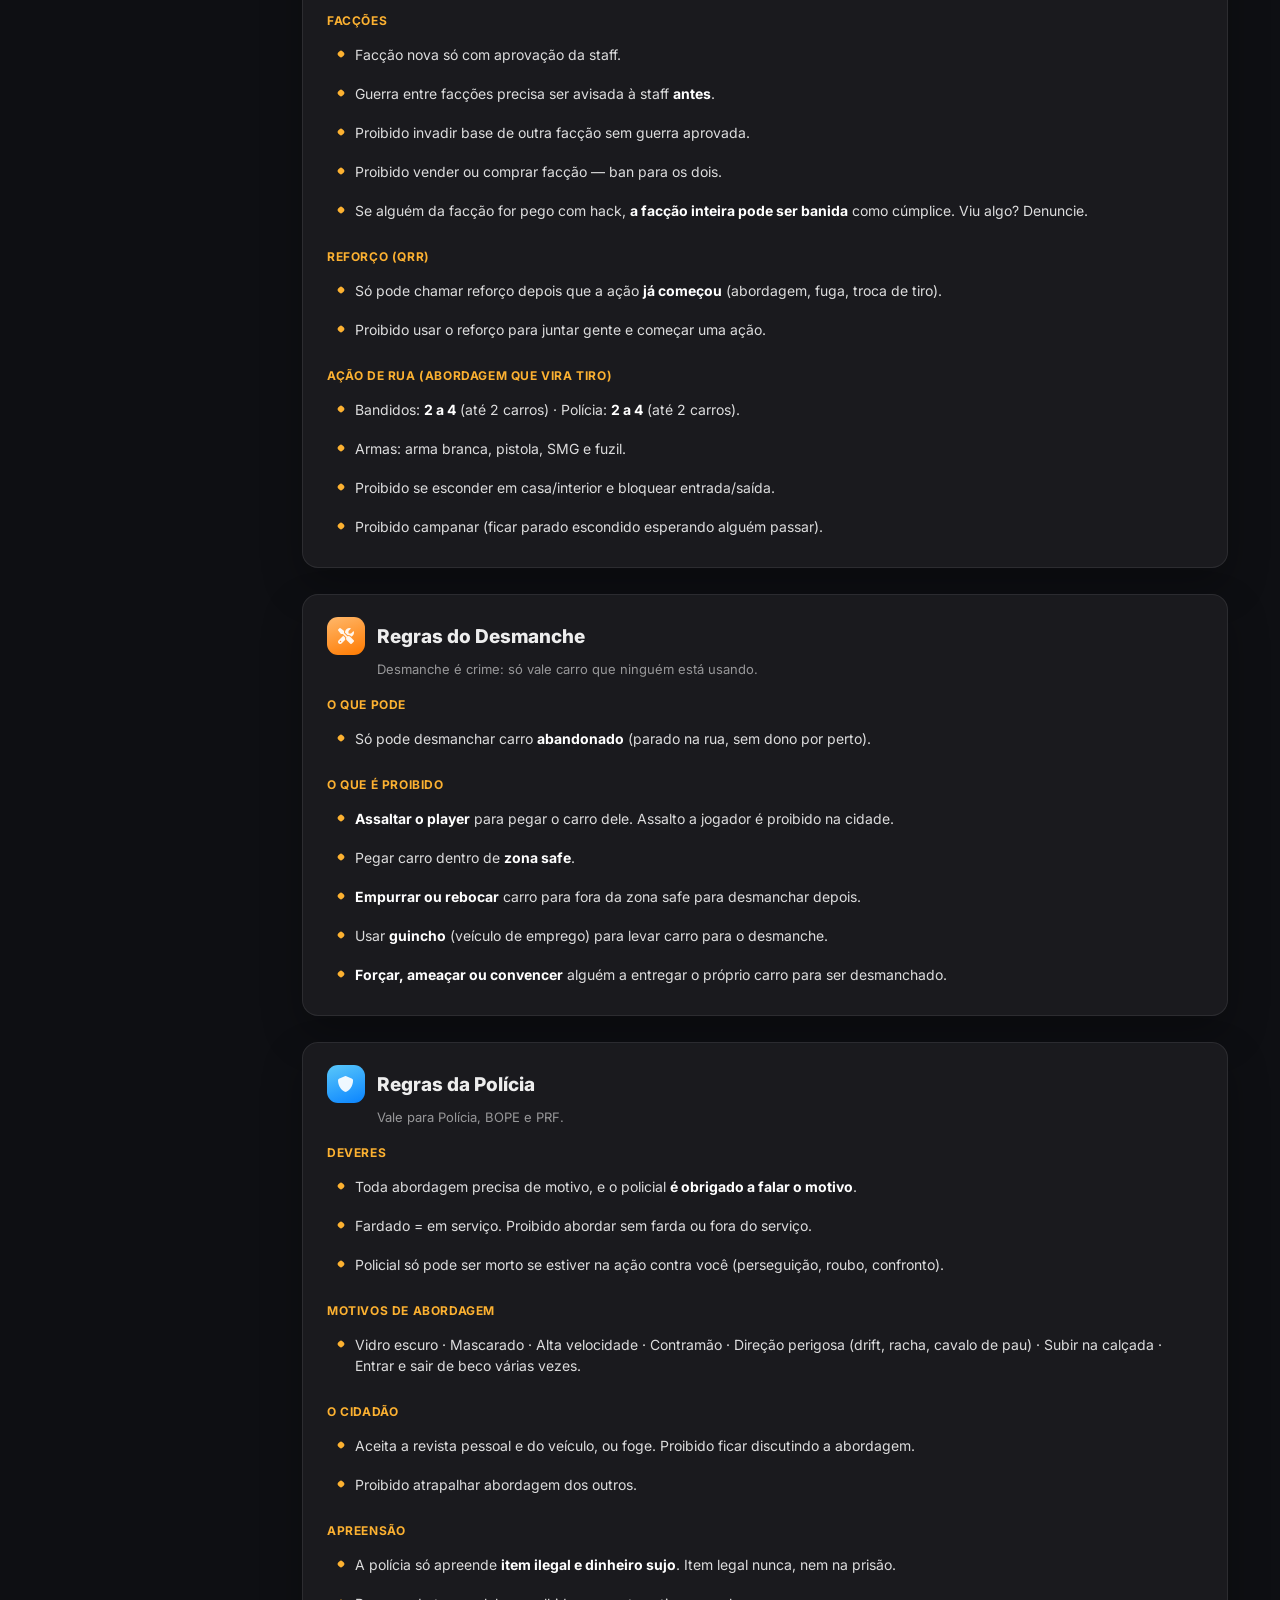
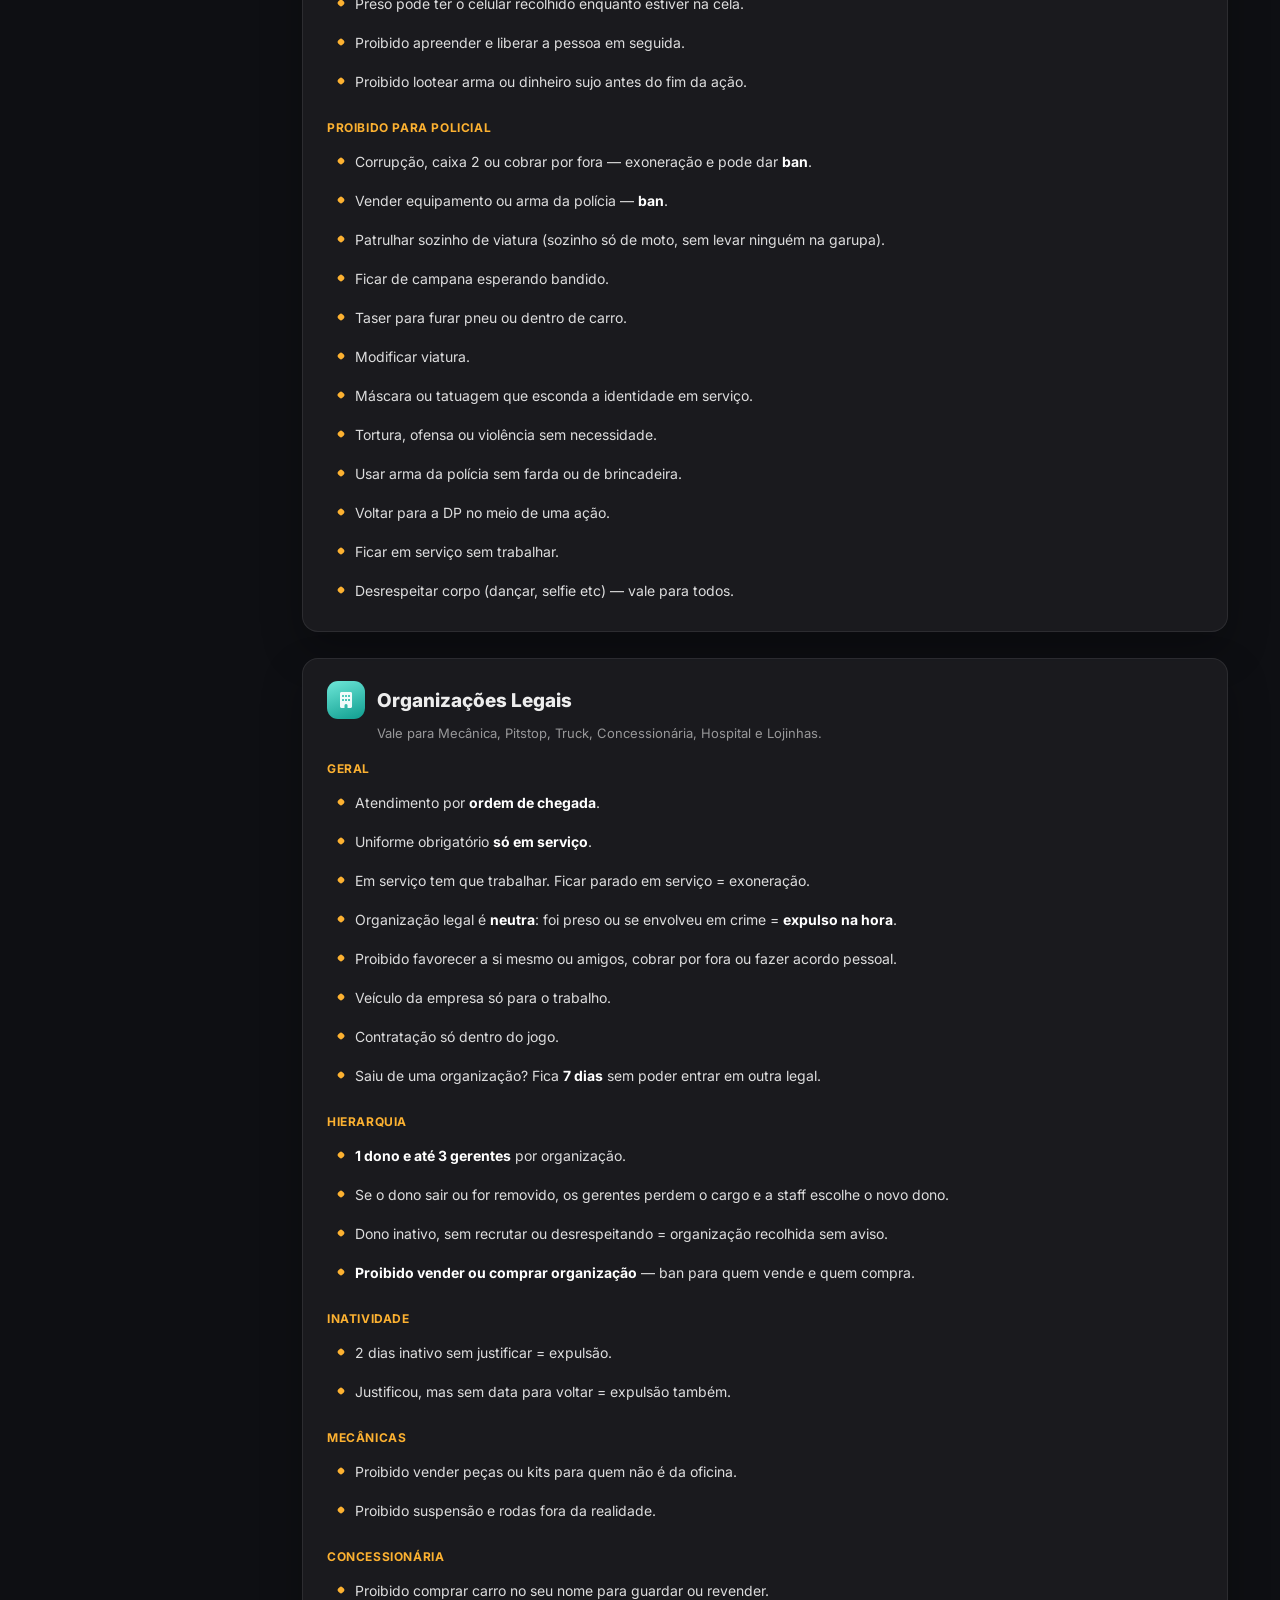
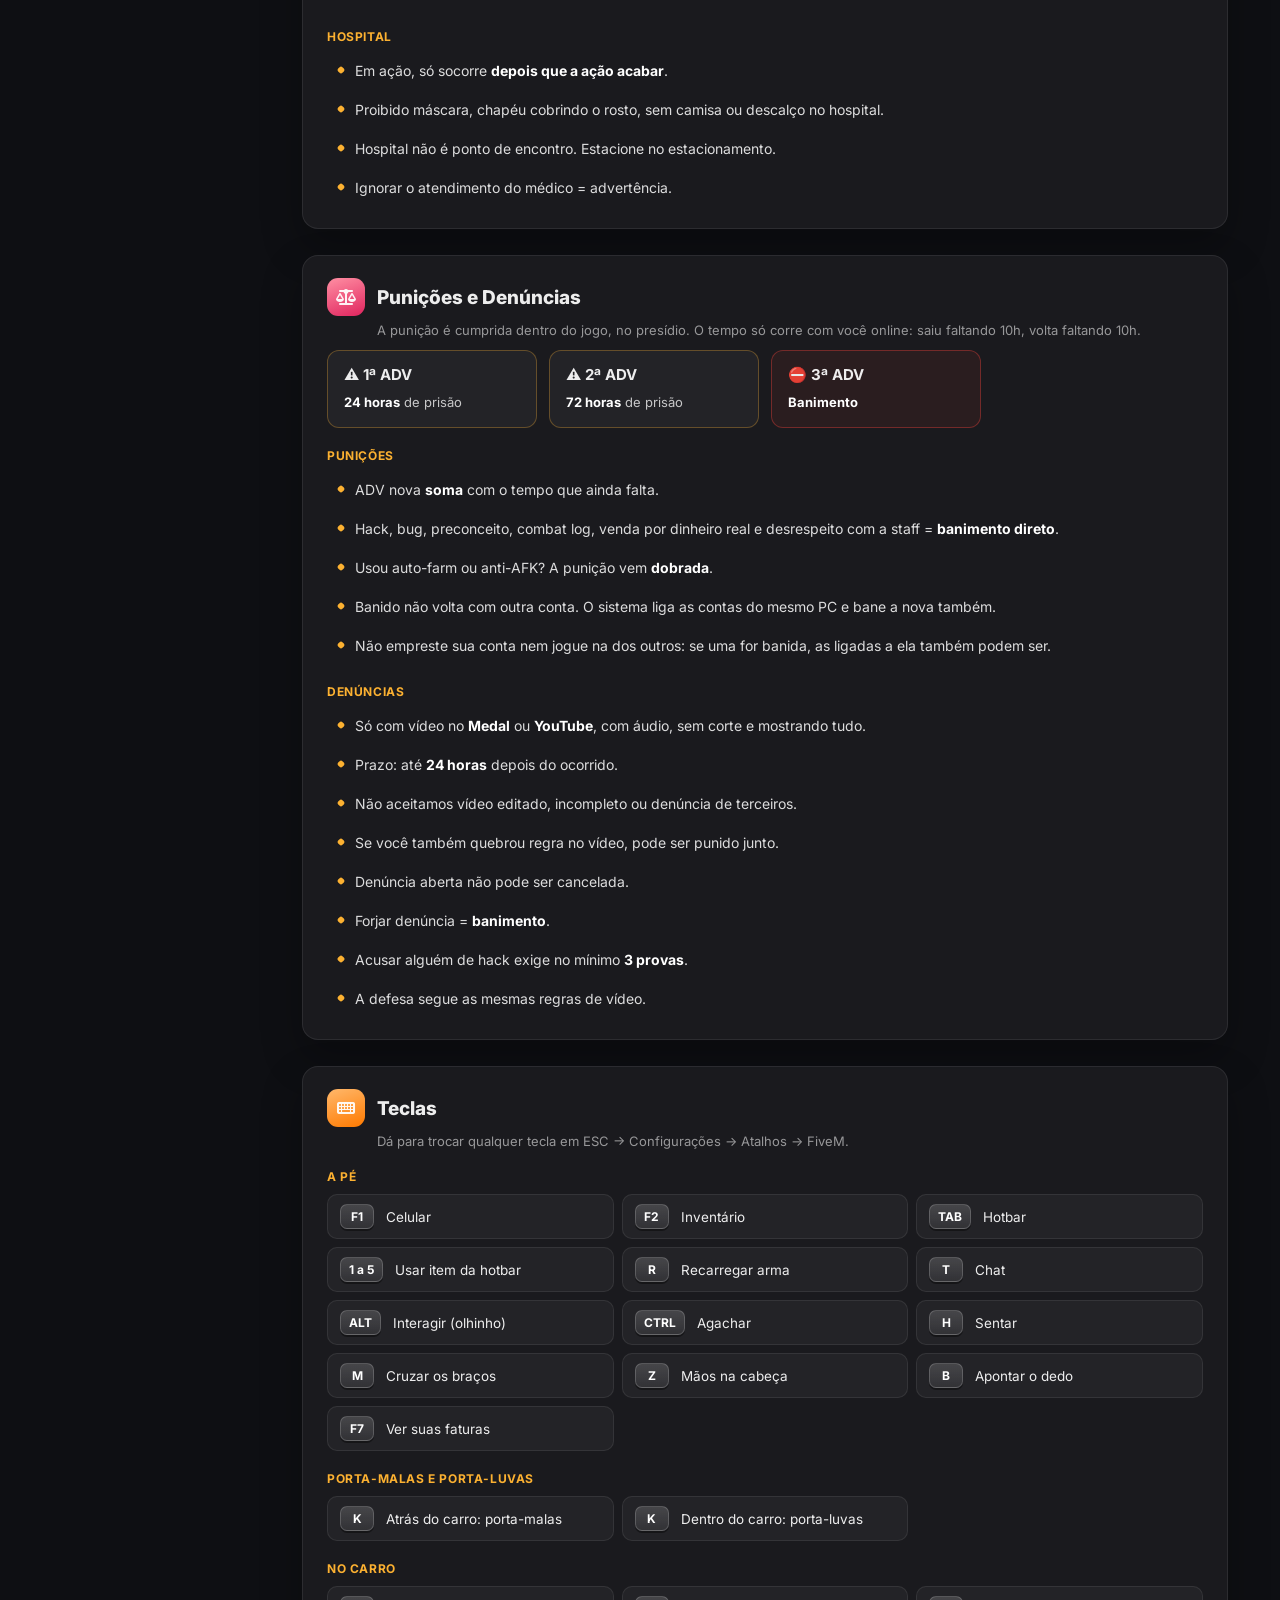
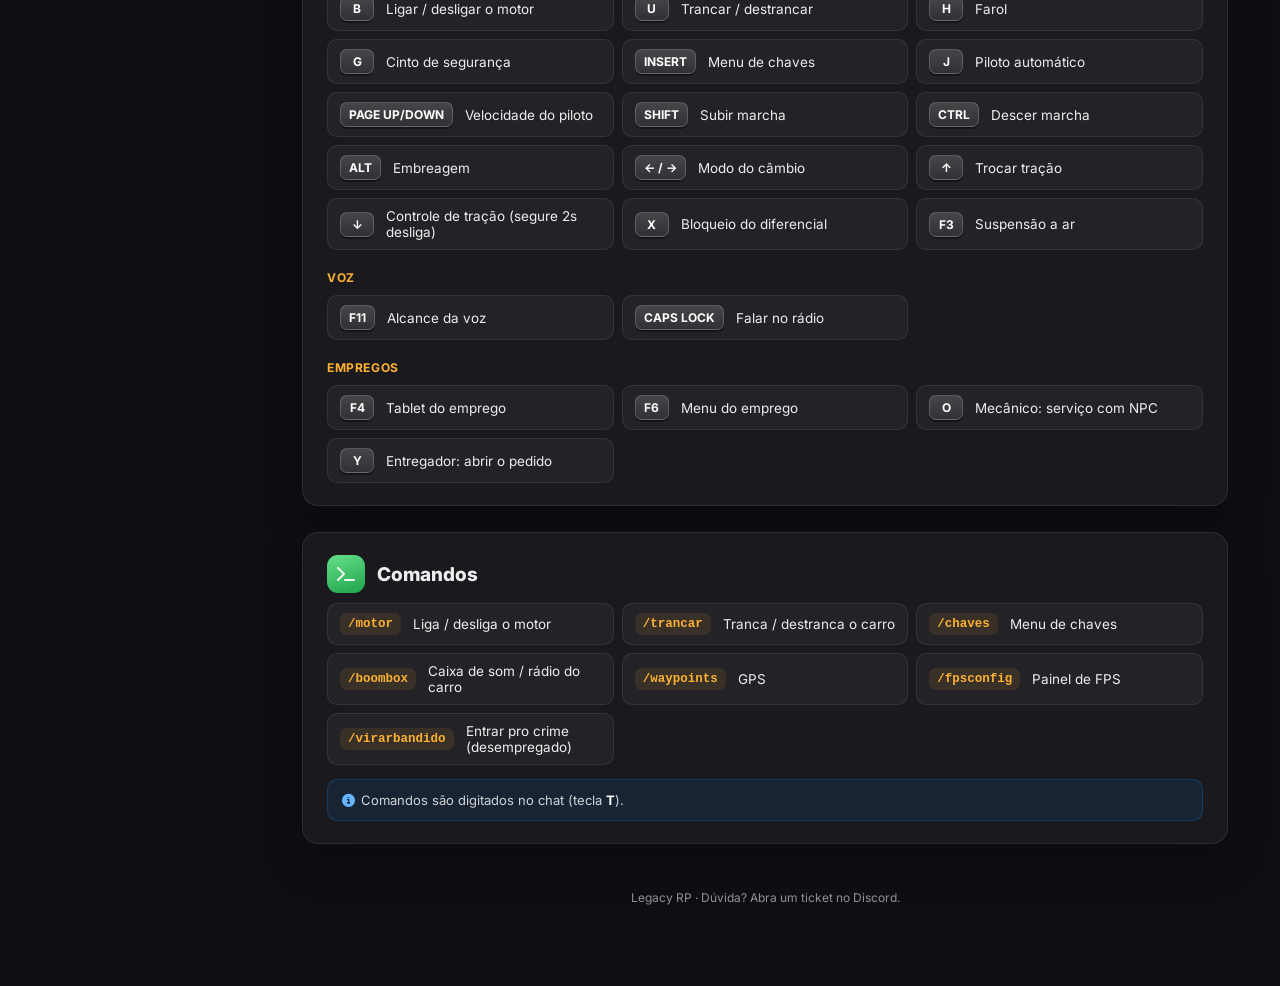
==== commit 528d6b2f: "Add files via upload" ====
--- a/index.html
+++ b/index.html
@@ -269,6 +269,18 @@
       'Armas: arma branca, pistola, SMG e fuzil.',
       'Proibido se esconder em casa/interior e bloquear entrada/saída.',
       'Proibido campanar (ficar parado escondido esperando alguém passar).',
+    ]},
+  ]},
+  { id: 'desmanche', icon: 'fa-screwdriver-wrench', cor: 'c4', titulo: 'Regras do Desmanche', sub: 'Desmanche é crime: só vale carro que ninguém está usando.', blocos: [
+    { h: 'O que pode', itens: [
+      'Só pode desmanchar carro **abandonado** (parado na rua, sem dono por perto).',
+    ]},
+    { h: 'O que é proibido', itens: [
+      '**Assaltar o player** para pegar o carro dele. Assalto a jogador é proibido na cidade.',
+      'Pegar carro dentro de **zona safe**.',
+      '**Empurrar ou rebocar** carro para fora da zona safe para desmanchar depois.',
+      'Usar **guincho** (veículo de emprego) para levar carro para o desmanche.',
+      '**Forçar, ameaçar ou convencer** alguém a entregar o próprio carro para ser desmanchado.',
     ]},
   ]},
   { id: 'policia', icon: 'fa-shield', cor: 'c1', titulo: 'Regras da Polícia', sub: 'Vale para Polícia, BOPE e PRF.', blocos: [
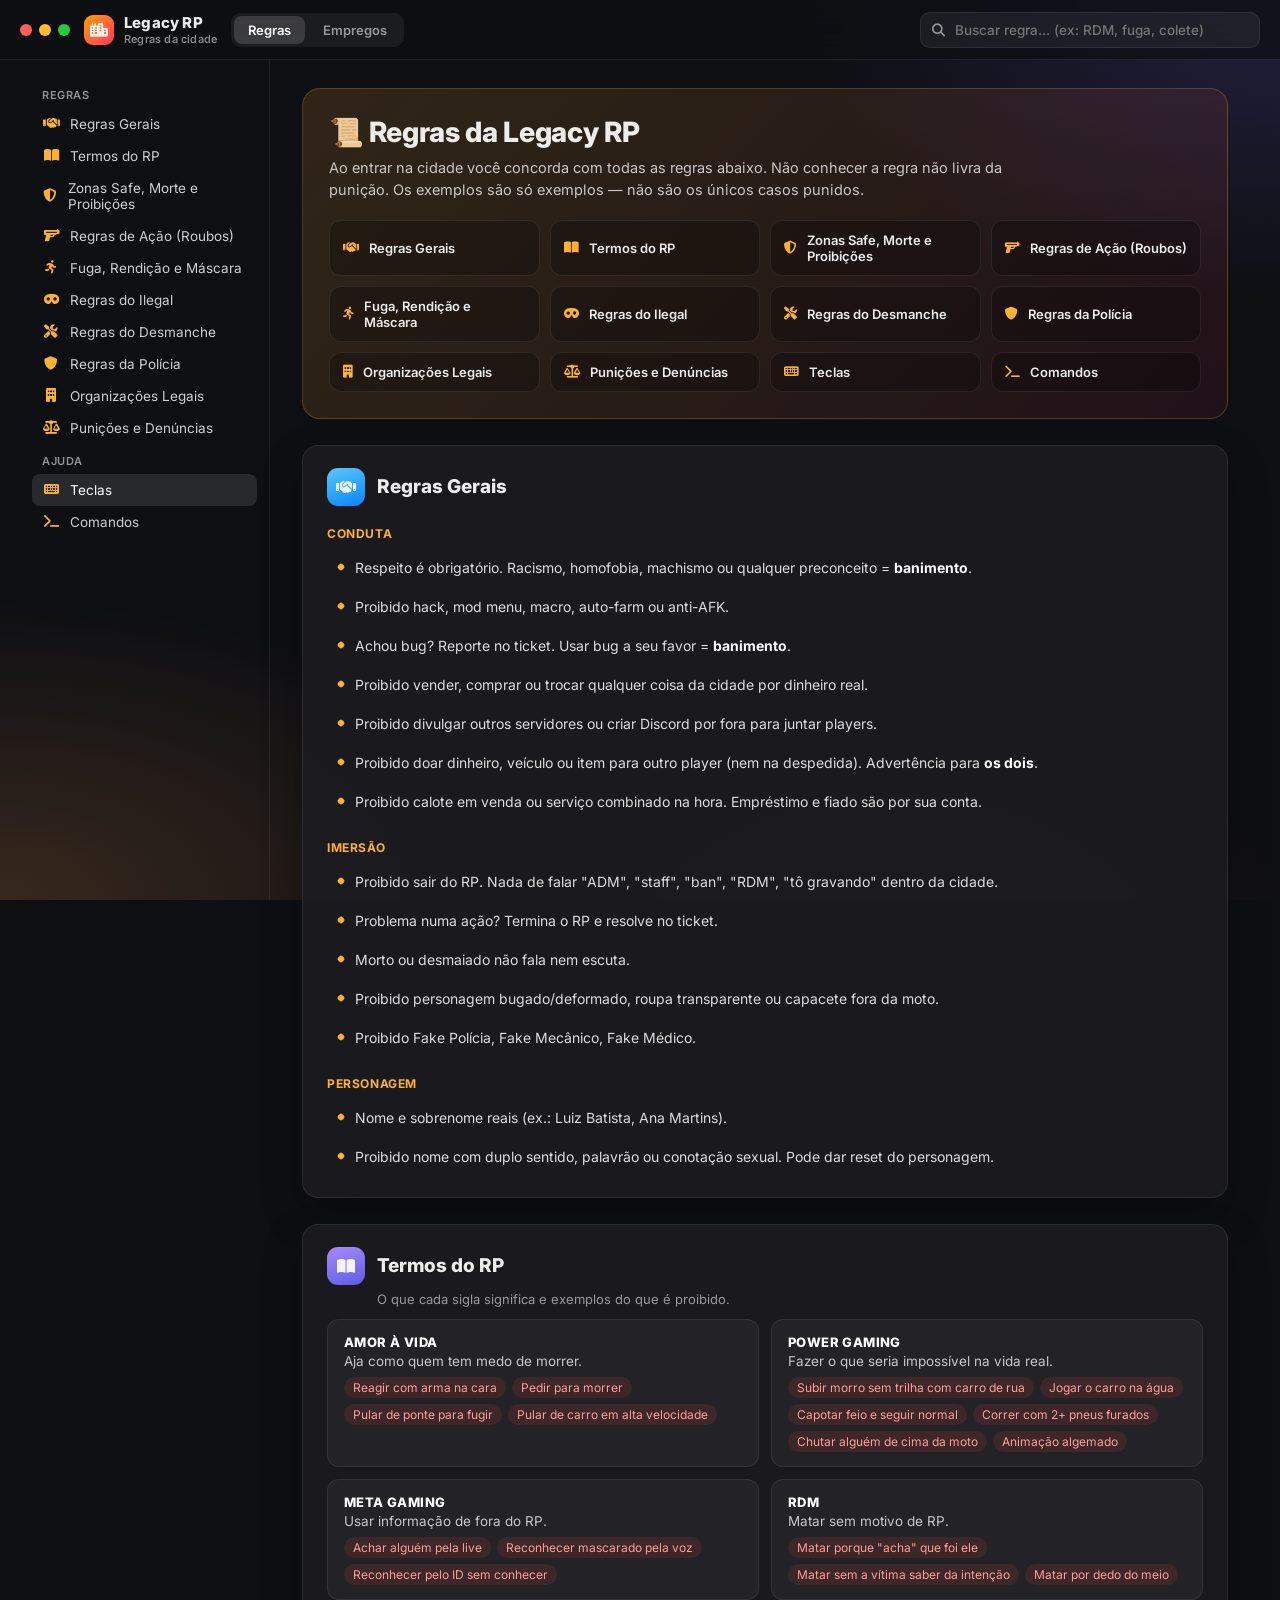
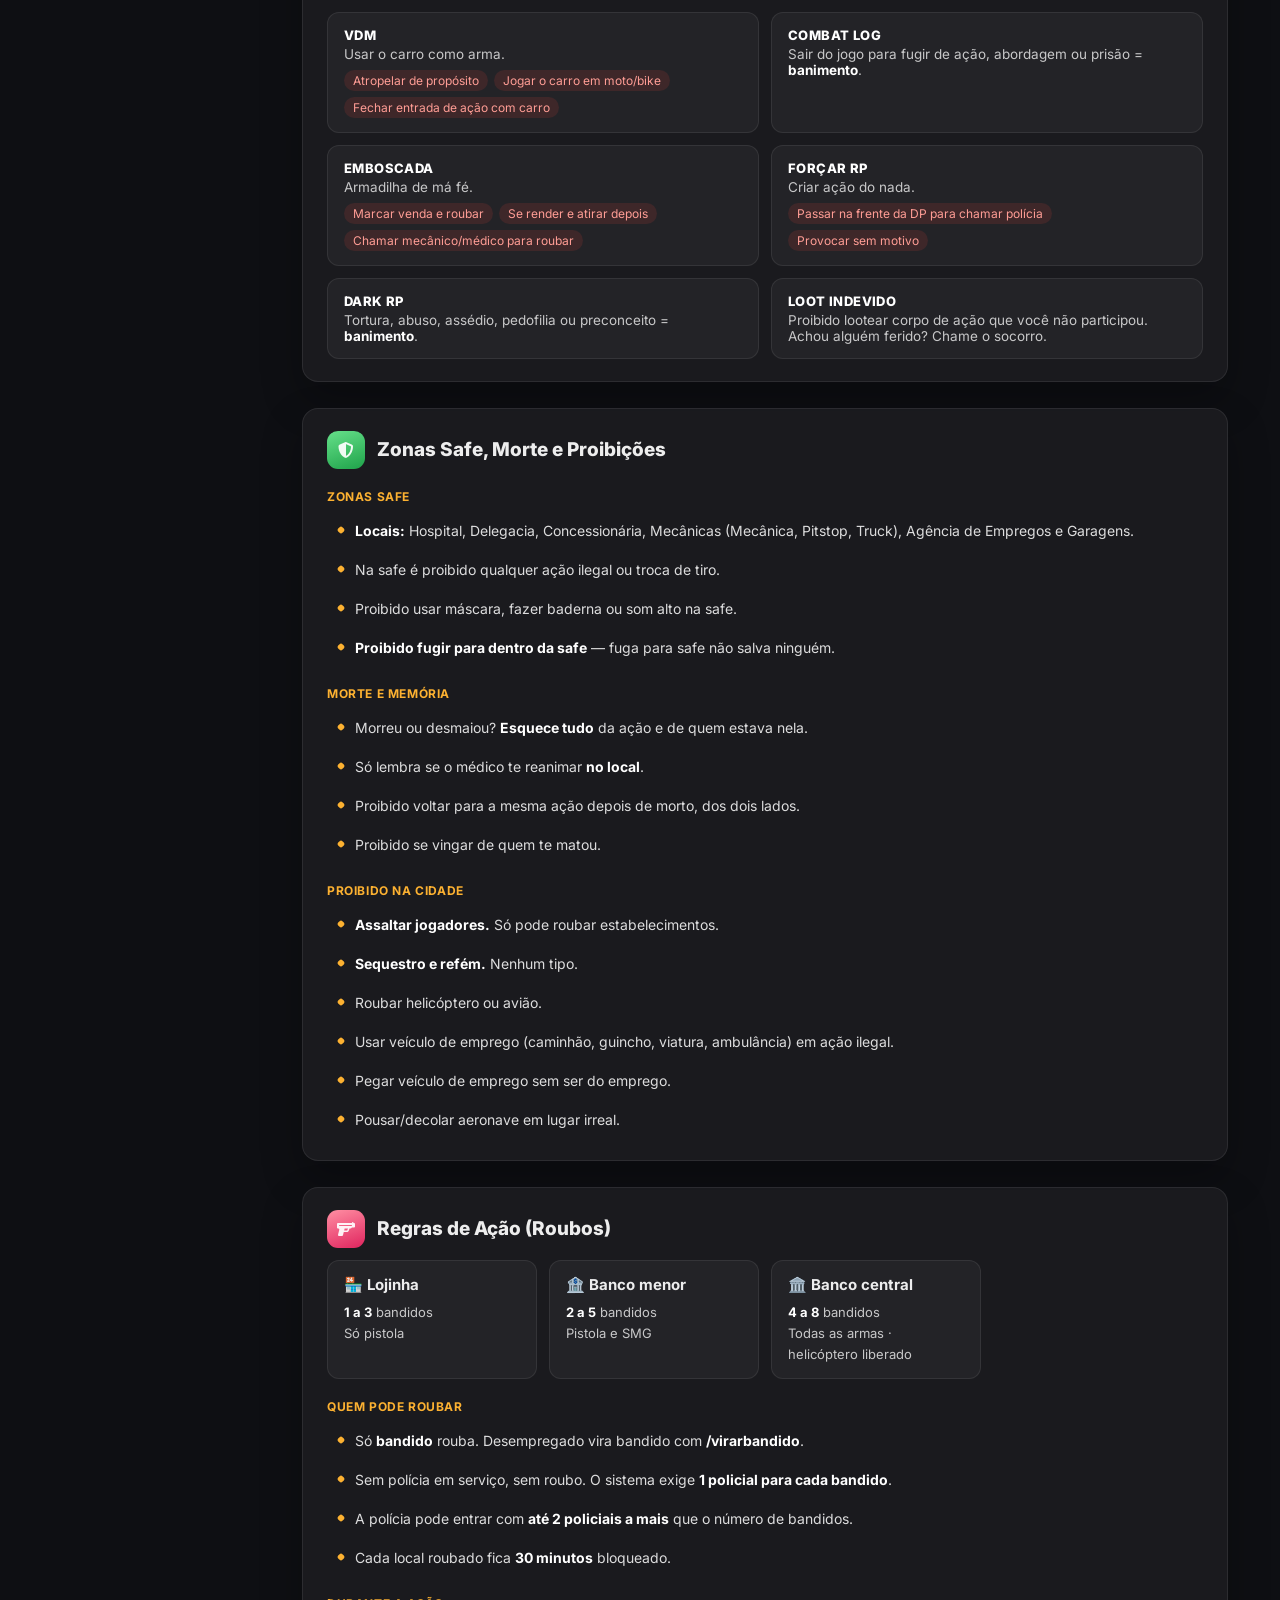
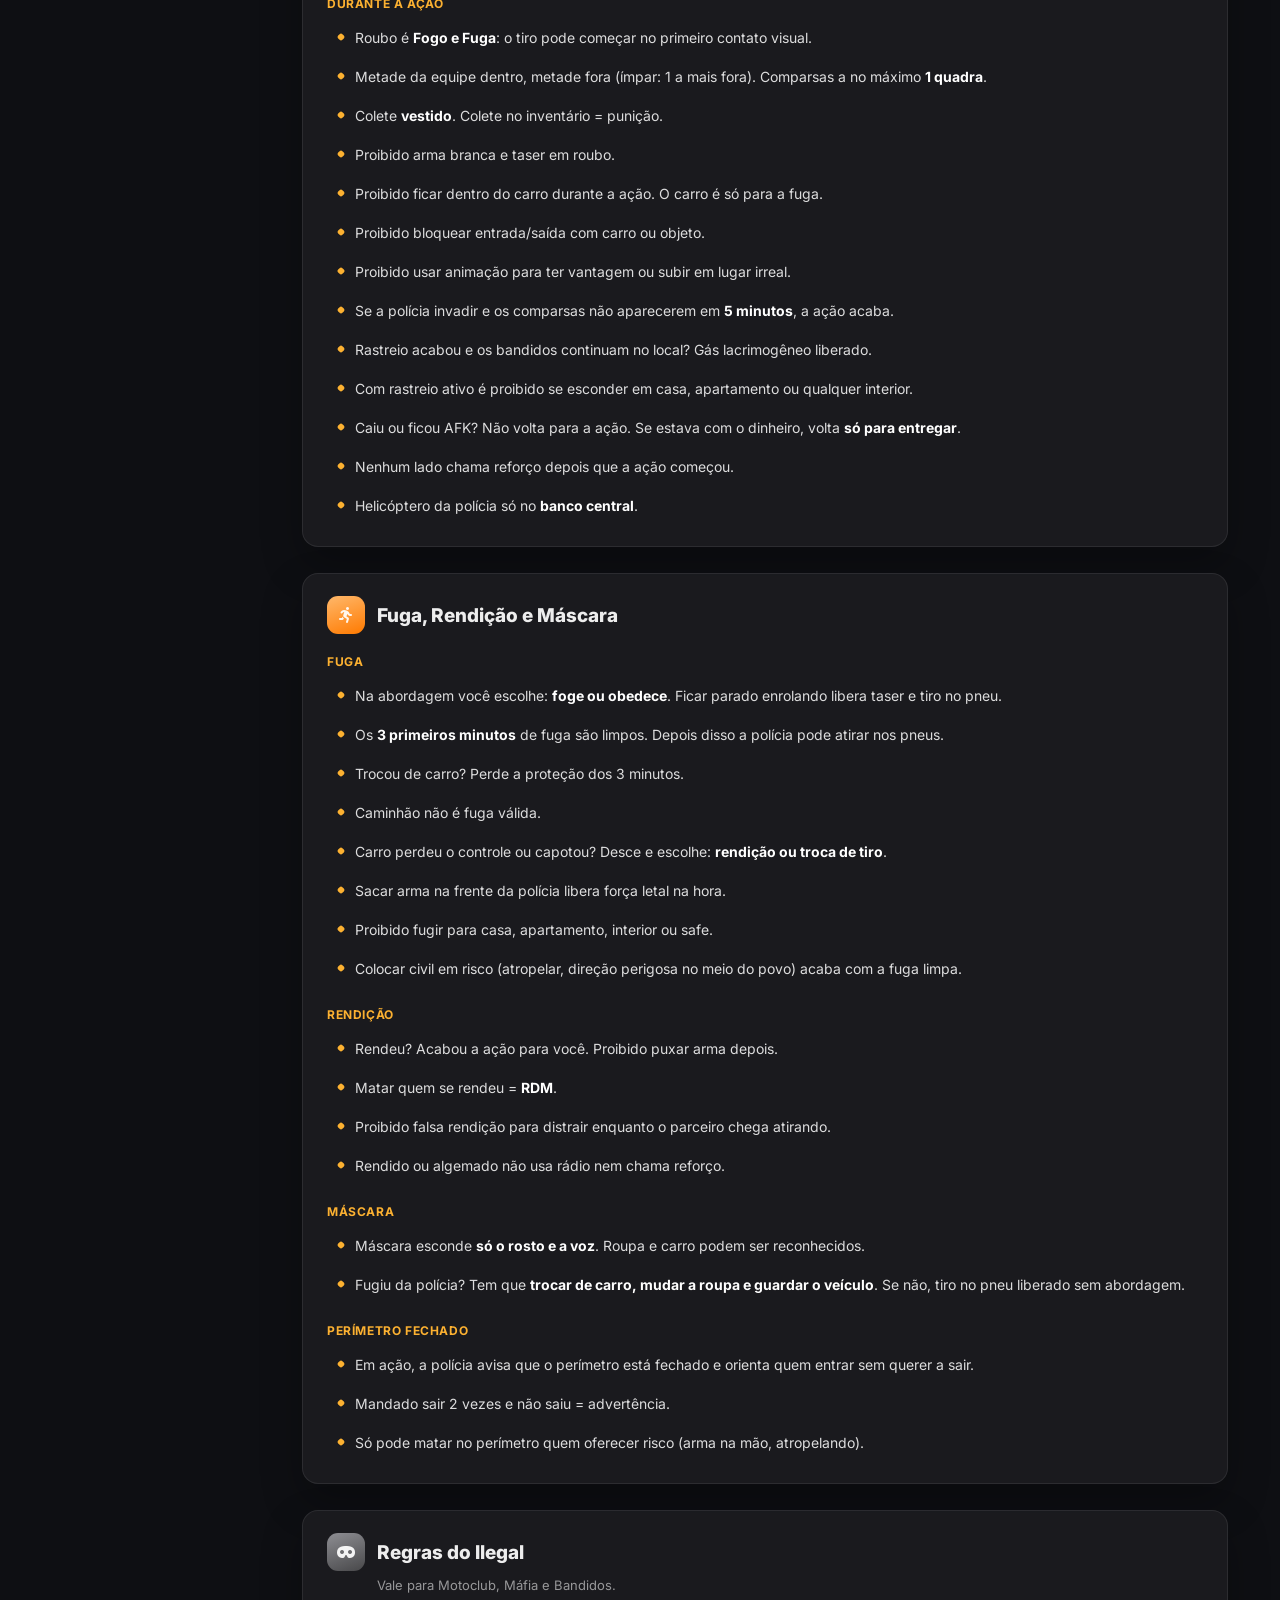
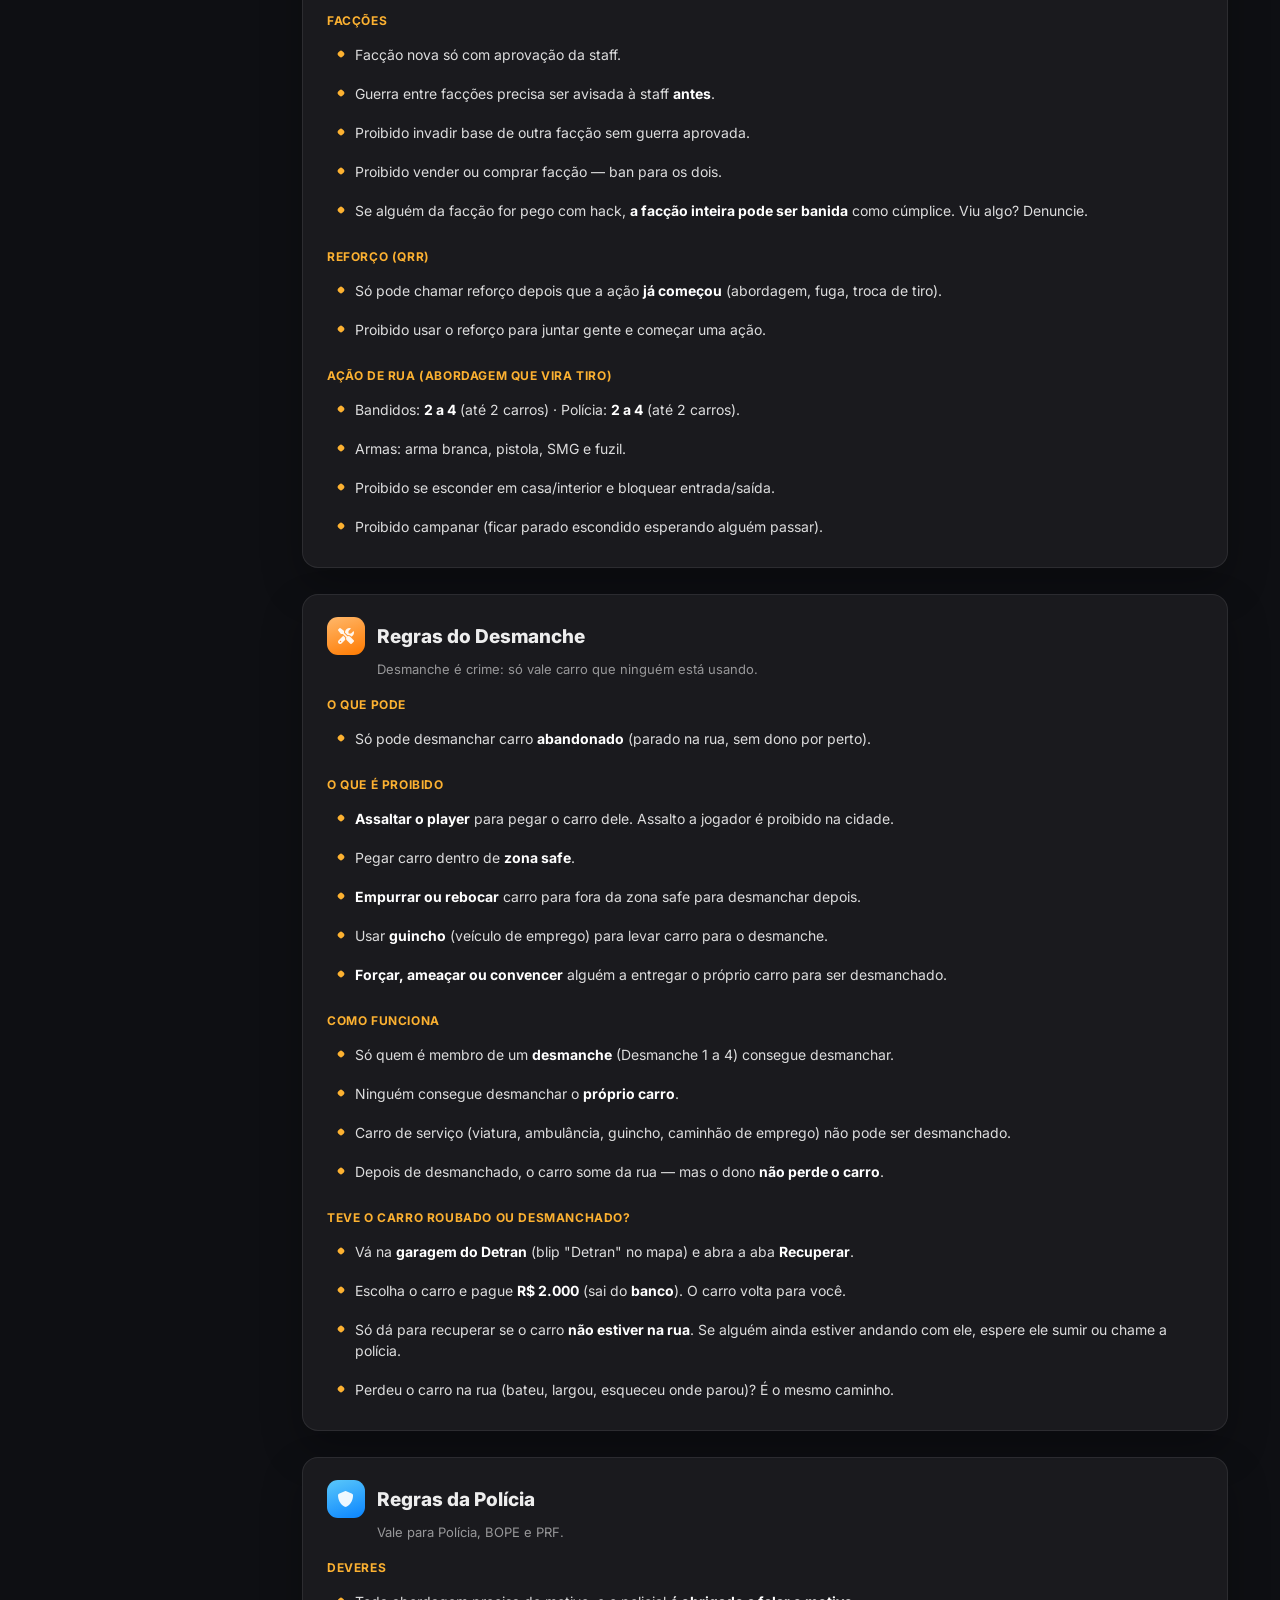
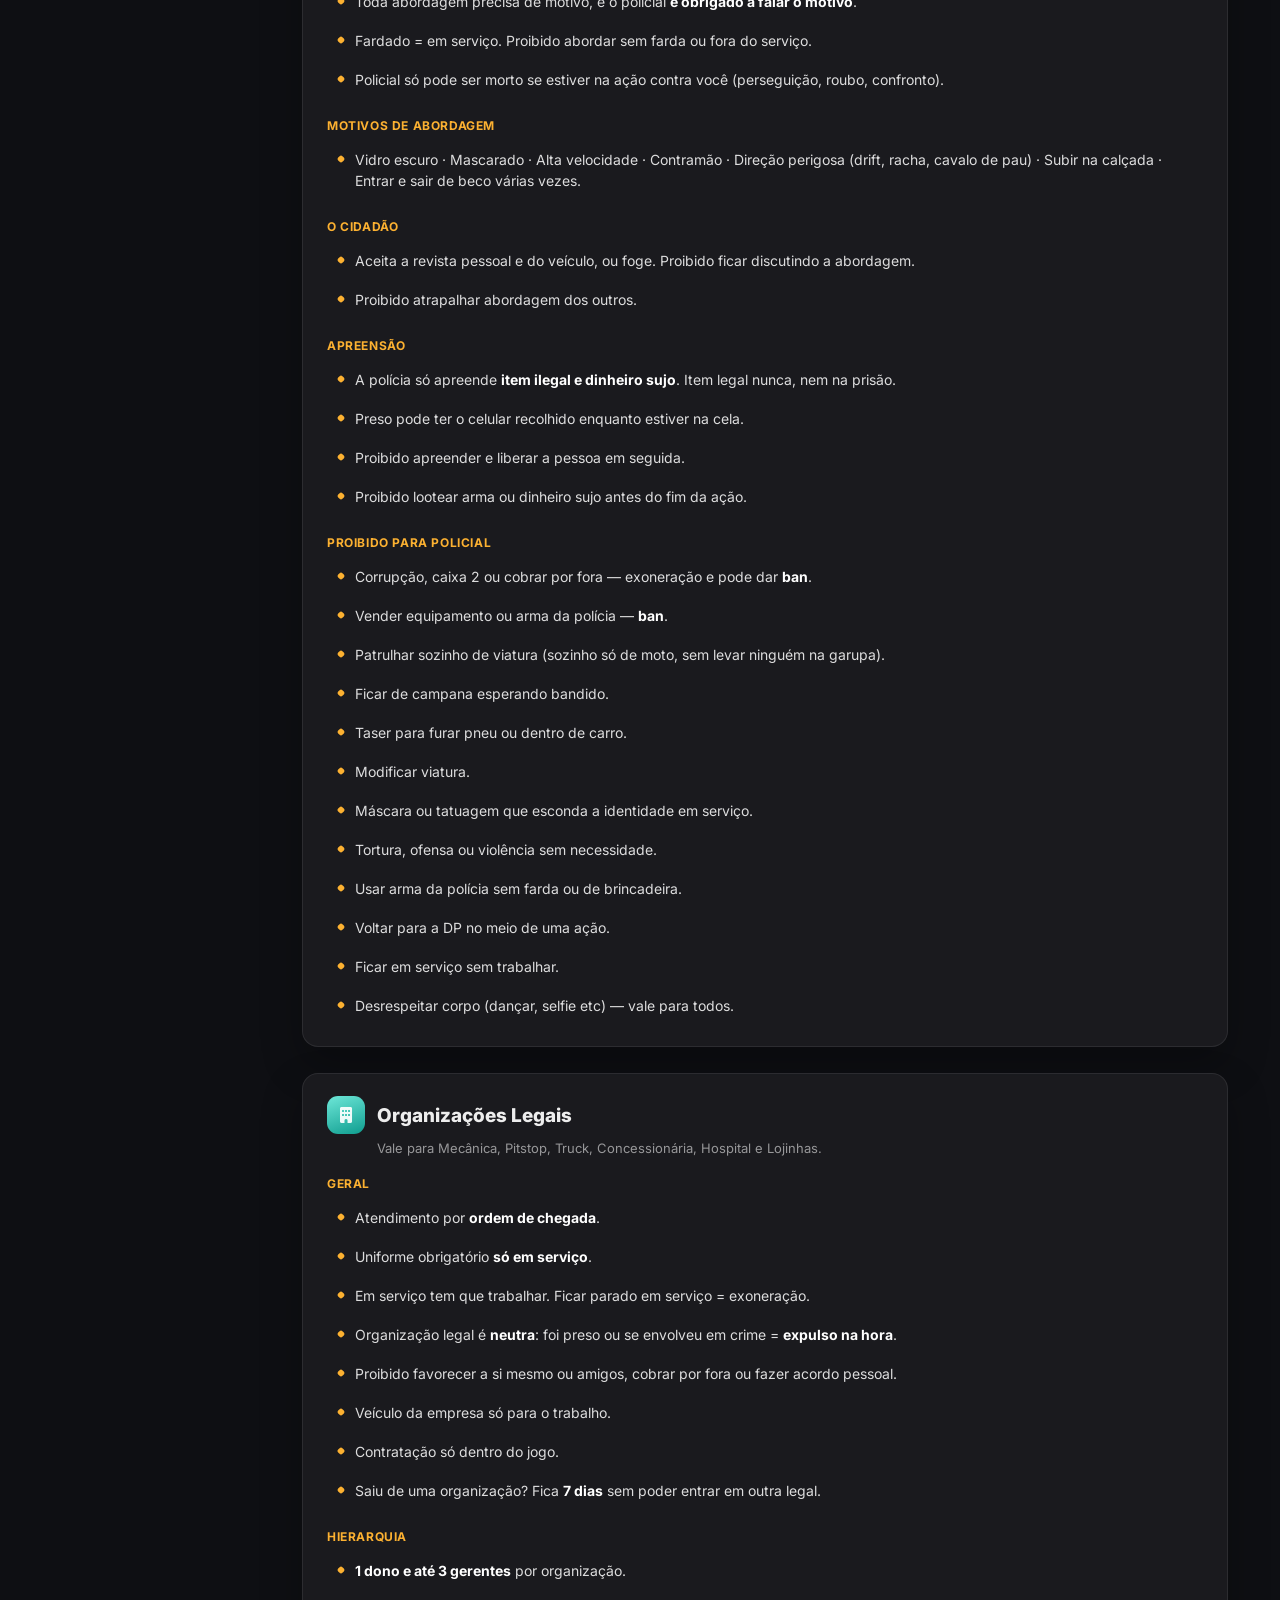
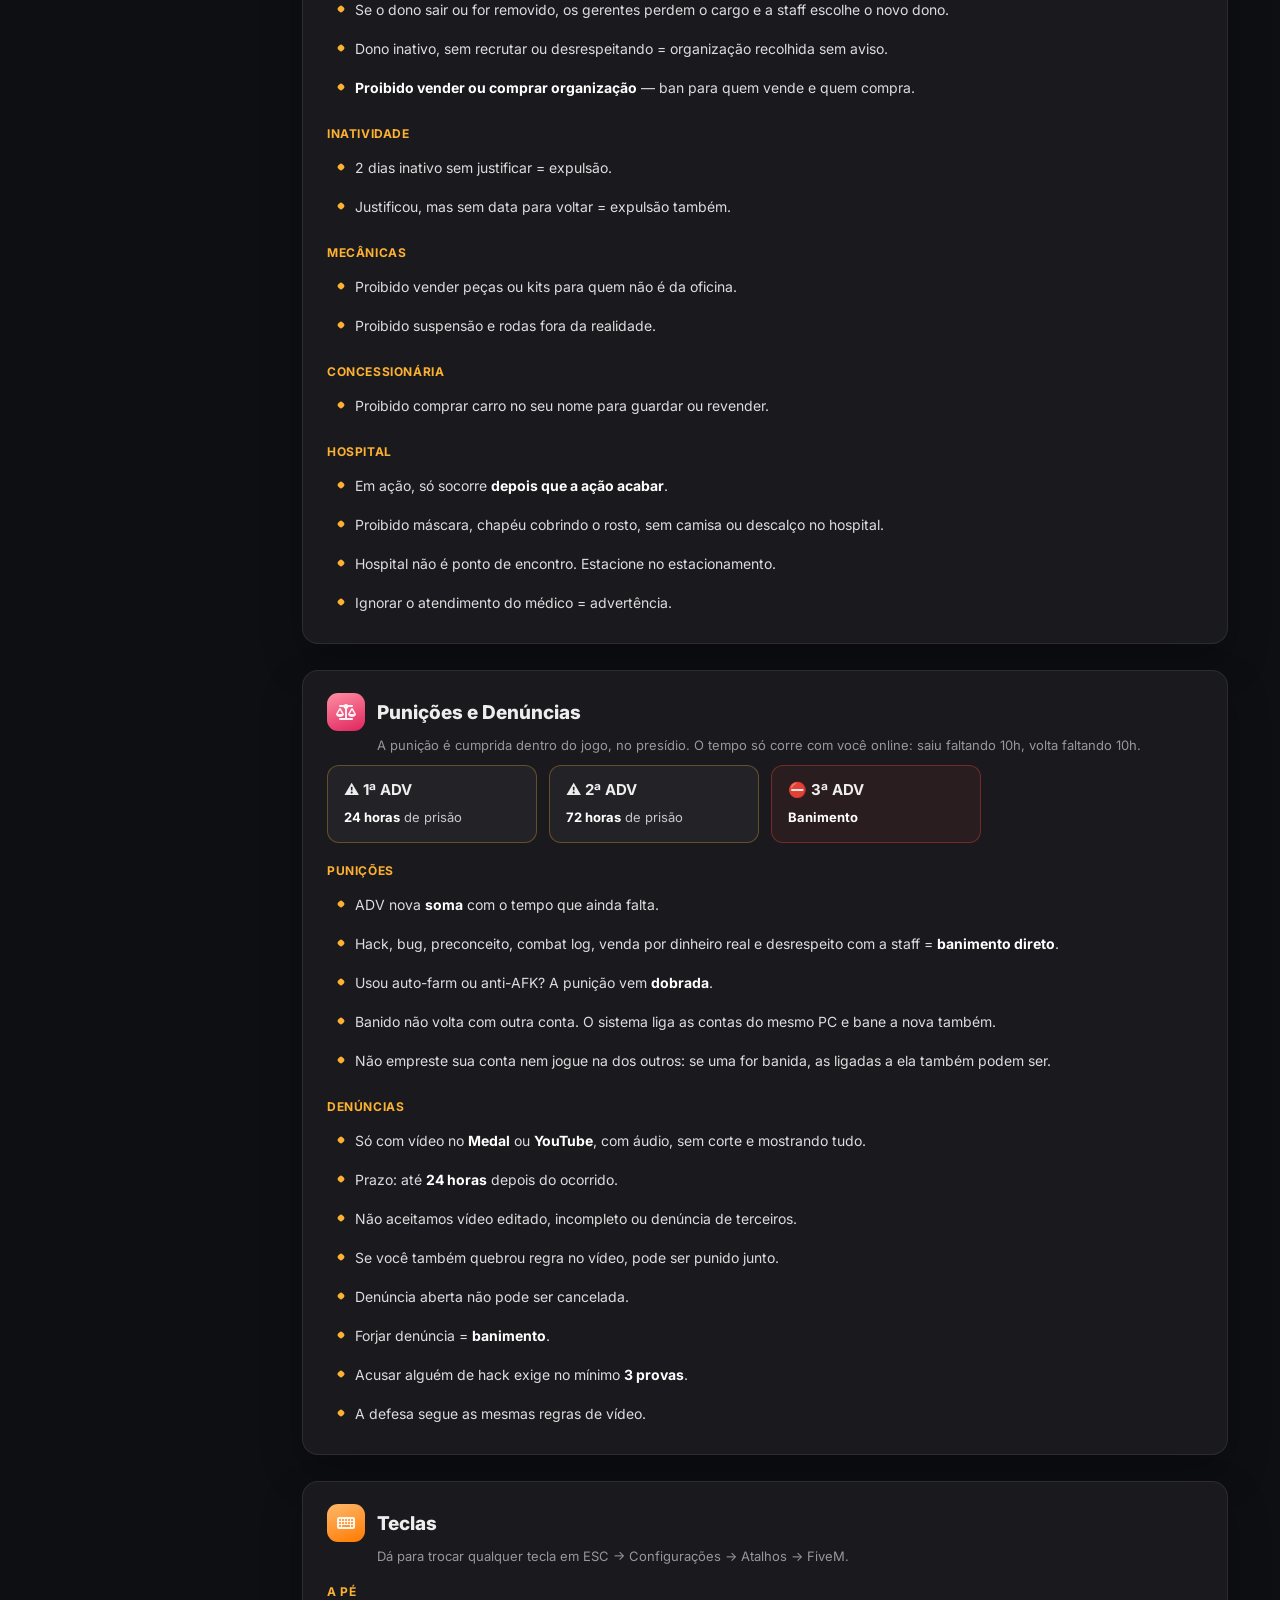
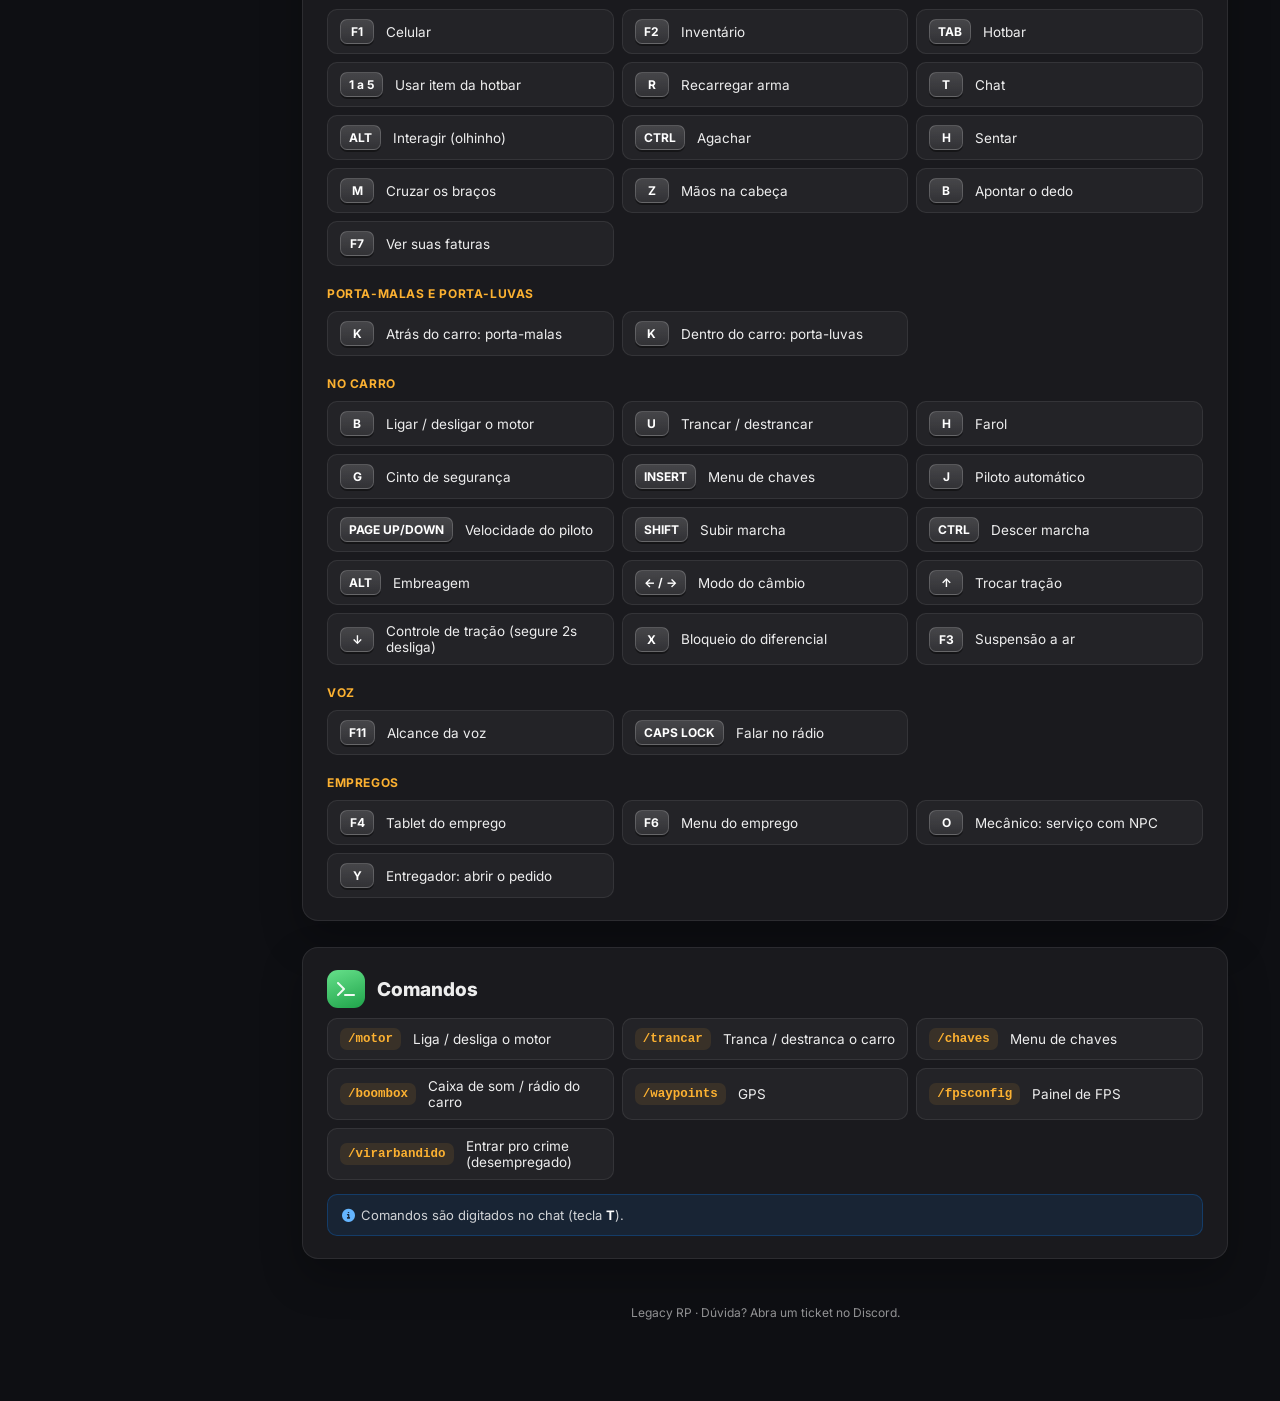
==== commit 84040a04: "Add files via upload" ====
--- a/index.html
+++ b/index.html
@@ -7,120 +7,14 @@
 <meta name="description" content="Regras oficiais, teclas e comandos da cidade Legacy RP.">
 <link href="https://fonts.googleapis.com/css2?family=Inter:wght@400;500;600;700;800&display=swap" rel="stylesheet">
 <link rel="stylesheet" href="https://cdnjs.cloudflare.com/ajax/libs/font-awesome/6.5.1/css/all.min.css">
-<style>
-  :root {
-    --bg: #0e0f13; --glass: rgba(28,28,32,.92); --glass-2: rgba(36,36,42,.9); --line: rgba(255,255,255,.08);
-    --text: rgba(255,255,255,.92); --muted: rgba(255,255,255,.55); --accent: #fcb131; --blue: #0a84ff;
-    --green: #30d158; --red: #ff453a; --card: rgba(255,255,255,.045); --card2: rgba(255,255,255,.08);
-  }
-  * { box-sizing: border-box; margin: 0; padding: 0; }
-  html { scroll-behavior: smooth; scroll-padding-top: 76px; }
-  body {
-    font-family: "Inter", -apple-system, "Segoe UI", sans-serif; color: var(--text); -webkit-font-smoothing: antialiased;
-    background:
-      radial-gradient(900px 500px at 0% 100%, rgba(243,154,74,.18), transparent 60%),
-      radial-gradient(800px 500px at 100% 0%, rgba(107,91,214,.22), transparent 60%),
-      radial-gradient(700px 500px at 70% 110%, rgba(226,83,109,.14), transparent 60%),
-      var(--bg);
-    background-attachment: fixed; min-height: 100vh;
-  }
-  a { color: inherit; text-decoration: none; }
-  b, strong { color: #fff; font-weight: 700; }
-
-  .topbar { position: sticky; top: 0; z-index: 20; height: 60px; display: flex; align-items: center; gap: 14px; padding: 0 20px;
-    background: rgba(14,15,19,.75); backdrop-filter: blur(16px); border-bottom: 1px solid var(--line); }
-  .traffic { display: flex; gap: 7px; } .traffic i { width: 12px; height: 12px; border-radius: 50%; background: #ff5f57; }
-  .traffic i:nth-child(2) { background: #febc2e; } .traffic i:nth-child(3) { background: #28c840; }
-  .brand { display: flex; align-items: center; gap: 10px; font-weight: 800; font-size: 15px; letter-spacing: .2px; }
-  .brand .logo { width: 30px; height: 30px; border-radius: 9px; display: grid; place-items: center; background: linear-gradient(135deg, #ff9f0a, #ff375f); font-size: 14px; }
-  .brand small { display: block; font-size: 11px; font-weight: 500; color: var(--muted); }
-  .grow { flex: 1; }
-  .search { position: relative; width: min(340px, 40vw); }
-  .search input { width: 100%; height: 36px; padding: 0 12px 0 34px; border-radius: 10px; border: 1px solid var(--line); background: rgba(255,255,255,.06);
-    color: var(--text); font: 500 13.5px "Inter", sans-serif; outline: none; }
-  .search input:focus { border-color: var(--accent); box-shadow: 0 0 0 3px rgba(252,177,49,.2); }
-  .search i { position: absolute; left: 12px; top: 50%; transform: translateY(-50%); color: var(--muted); font-size: 13px; }
-  .menu-btn { display: none; width: 36px; height: 36px; border-radius: 10px; border: 1px solid var(--line); background: var(--card2); color: #fff; font-size: 15px; cursor: pointer; }
-
-  .layout { display: flex; max-width: 1240px; margin: 0 auto; }
-  aside { position: sticky; top: 60px; height: calc(100vh - 60px); width: 250px; flex: none; padding: 18px 12px; overflow-y: auto; border-right: 1px solid var(--line); }
-  .side-title { font-size: 11px; font-weight: 600; color: var(--muted); padding: 10px 10px 6px; text-transform: uppercase; letter-spacing: .5px; }
-  .nav { display: flex; align-items: center; gap: 10px; padding: 8px 10px; border-radius: 8px; font-size: 13.5px; color: rgba(255,255,255,.8); }
-  .nav i { width: 18px; text-align: center; color: var(--accent); }
-  .nav:hover { background: rgba(255,255,255,.06); } .nav.active { background: rgba(255,255,255,.11); color: #fff; }
-  .nav .count { margin-left: auto; font-size: 11px; color: var(--muted); }
-
-  main { flex: 1; min-width: 0; padding: 28px 32px 80px; }
-  .hero { padding: 26px; border-radius: 18px; margin-bottom: 26px; background: linear-gradient(135deg, rgba(252,177,49,.14), rgba(255,55,95,.08)); border: 1px solid rgba(252,177,49,.22); }
-  .hero h1 { font-size: 28px; font-weight: 800; letter-spacing: -.3px; }
-  .hero p { margin-top: 8px; color: rgba(255,255,255,.75); font-size: 14.5px; line-height: 1.55; max-width: 720px; }
-  .quick { display: grid; grid-template-columns: repeat(auto-fill, minmax(170px, 1fr)); gap: 10px; margin-top: 18px; }
-  .quick a { display: flex; align-items: center; gap: 10px; padding: 11px 13px; border-radius: 12px; background: rgba(0,0,0,.25); border: 1px solid var(--line); font-size: 13px; font-weight: 600; }
-  .quick a:hover { background: rgba(255,255,255,.08); }
-  .quick i { color: var(--accent); }
-
-  section.sec { margin-bottom: 26px; padding: 22px 24px; border-radius: 16px; background: var(--glass); border: 1px solid var(--line); box-shadow: 0 18px 40px rgba(0,0,0,.25); }
-  .sec-head { display: flex; align-items: center; gap: 12px; margin-bottom: 6px; }
-  .sec-icon { width: 38px; height: 38px; border-radius: 11px; display: grid; place-items: center; font-size: 16px; flex: none; }
-  .sec-head h2 { font-size: 19px; font-weight: 800; }
-  .sec-sub { color: var(--muted); font-size: 13px; margin: 2px 0 6px 50px; }
-  .sec h3 { font-size: 12px; font-weight: 700; color: var(--accent); text-transform: uppercase; letter-spacing: .6px; margin: 20px 0 8px; }
-  ul.rules { list-style: none; display: flex; flex-direction: column; gap: 2px; }
-  ul.rules li { position: relative; padding: 8px 10px 8px 28px; border-radius: 8px; font-size: 14px; line-height: 1.5; color: rgba(255,255,255,.85); }
-  ul.rules li::before { content: ""; position: absolute; left: 11px; top: 15px; width: 6px; height: 6px; border-radius: 2px; background: var(--accent); transform: rotate(45deg); }
-  ul.rules li:hover { background: rgba(255,255,255,.035); }
-
-  .terms { display: grid; grid-template-columns: repeat(auto-fill, minmax(320px, 1fr)); gap: 12px; margin-top: 12px; }
-  .term { padding: 14px 16px; border-radius: 12px; background: var(--card); border: 1px solid var(--line); }
-  .term .tn { font-size: 13px; font-weight: 800; letter-spacing: .4px; color: #fff; }
-  .term .td { font-size: 13.5px; color: rgba(255,255,255,.75); margin-top: 3px; }
-  .term .tx { margin-top: 8px; display: flex; flex-wrap: wrap; gap: 6px; }
-  .term .tx span { font-size: 12px; padding: 3px 9px; border-radius: 20px; background: rgba(255,69,58,.12); color: #ff9d95; }
-
-  .tiles { display: grid; grid-template-columns: repeat(auto-fill, minmax(200px, 1fr)); gap: 12px; margin-top: 12px; }
-  .tile { padding: 14px 16px; border-radius: 12px; background: var(--card); border: 1px solid var(--line); }
-  .tile .tt { font-size: 15px; font-weight: 700; display: flex; align-items: center; gap: 8px; }
-  .tile .tv { margin-top: 8px; font-size: 13px; color: rgba(255,255,255,.75); line-height: 1.6; }
-  .tile.warn { border-color: rgba(252,177,49,.3); } .tile.ban { border-color: rgba(255,69,58,.35); background: rgba(255,69,58,.07); }
-
-  .keys { display: grid; grid-template-columns: repeat(auto-fill, minmax(260px, 1fr)); gap: 8px; margin-top: 10px; }
-  .key { display: flex; align-items: center; gap: 12px; padding: 9px 12px; border-radius: 10px; background: var(--card); border: 1px solid var(--line); font-size: 13.5px; }
-  kbd { min-width: 34px; padding: 4px 8px; border-radius: 7px; text-align: center; font: 700 12px "Inter", sans-serif; color: #fff; white-space: nowrap;
-    background: linear-gradient(180deg, rgba(255,255,255,.16), rgba(255,255,255,.07)); border: 1px solid rgba(255,255,255,.18); box-shadow: 0 2px 0 rgba(0,0,0,.4); }
-  code.cmd { font: 700 12.5px ui-monospace, Consolas, monospace; color: var(--accent); background: rgba(252,177,49,.1); padding: 4px 8px; border-radius: 7px; white-space: nowrap; }
-
-  .note { margin-top: 14px; padding: 12px 14px; border-radius: 10px; font-size: 13px; color: rgba(255,255,255,.8); background: rgba(10,132,255,.1); border: 1px solid rgba(10,132,255,.25); }
-  .note i { color: #64b5ff; margin-right: 6px; }
-
-  mark { background: rgba(252,177,49,.35); color: #fff; border-radius: 3px; padding: 0 2px; }
-  .hidden { display: none !important; }
-  .empty { display: none; text-align: center; padding: 60px 0; color: var(--muted); }
-  footer { text-align: center; color: var(--muted); font-size: 12px; padding: 20px 0 0; }
-
-  .c1 { background: linear-gradient(160deg, #5ac8fa, #0a84ff); } .c2 { background: linear-gradient(160deg, #a78bfa, #5e5ce6); }
-  .c3 { background: linear-gradient(160deg, #66e08a, #1fa34a); } .c4 { background: linear-gradient(160deg, #ffb86b, #ff7a00); }
-  .c5 { background: linear-gradient(160deg, #6ee7d8, #0f9d8f); } .c6 { background: linear-gradient(160deg, #ff8fa3, #e0245e); }
-  .c7 { background: linear-gradient(160deg, #8e8e93, #48484a); }
-
-  @media (max-width: 860px) {
-    .menu-btn { display: block; }
-    aside { position: fixed; left: 0; top: 60px; z-index: 15; background: rgba(18,18,22,.98); transform: translateX(-100%); transition: transform 200ms ease; width: 260px; }
-    aside.open { transform: none; }
-    main { padding: 18px 16px 60px; }
-    section.sec { padding: 18px 16px; }
-    .sec-sub { margin-left: 0; }
-    .brand small { display: none; }
-    .search { width: auto; flex: 1; }
-    .grow, .traffic { display: none; }
-    .terms { grid-template-columns: 1fr; }
-  }
-</style>
+<link rel="stylesheet" href="style.css">
 </head>
 <body>
 <header class="topbar">
   <button class="menu-btn" id="menuBtn" aria-label="Menu"><i class="fa-solid fa-bars"></i></button>
   <div class="traffic"><i></i><i></i><i></i></div>
   <a class="brand" href="#inicio"><span class="logo"><i class="fa-solid fa-city"></i></span><span>Legacy RP<small>Regras da cidade</small></span></a>
+  <nav class="pages"><a href="index.html" class="on">Regras</a><a href="empregos.html">Empregos</a></nav>
   <div class="grow"></div>
   <label class="search"><i class="fa-solid fa-magnifying-glass"></i><input id="q" type="search" placeholder="Buscar regra... (ex: RDM, fuga, colete)" autocomplete="off"></label>
 </header>
@@ -142,7 +36,7 @@
 <script>
 // Conteudo das regras. Para editar: mude o texto aqui. **texto** vira negrito.
 const SECOES = [
-  { id: 'gerais', icon: 'fa-handshake', cor: 'c1', titulo: 'Regras Gerais', blocos: [
+  { grupo: 'Regras', id: 'gerais', icon: 'fa-handshake', cor: 'c1', titulo: 'Regras Gerais', blocos: [
     { h: 'Conduta', itens: [
       'Respeito é obrigatório. Racismo, homofobia, machismo ou qualquer preconceito = **banimento**.',
       'Proibido hack, mod menu, macro, auto-farm ou anti-AFK.',
@@ -282,6 +176,18 @@
       'Usar **guincho** (veículo de emprego) para levar carro para o desmanche.',
       '**Forçar, ameaçar ou convencer** alguém a entregar o próprio carro para ser desmanchado.',
     ]},
+    { h: 'Como funciona', itens: [
+      'Só quem é membro de um **desmanche** (Desmanche 1 a 4) consegue desmanchar.',
+      'Ninguém consegue desmanchar o **próprio carro**.',
+      'Carro de serviço (viatura, ambulância, guincho, caminhão de emprego) não pode ser desmanchado.',
+      'Depois de desmanchado, o carro some da rua — mas o dono **não perde o carro**.',
+    ]},
+    { h: 'Teve o carro roubado ou desmanchado?', itens: [
+      'Vá na **garagem do Detran** (blip "Detran" no mapa) e abra a aba **Recuperar**.',
+      'Escolha o carro e pague **R$ 2.000** (sai do **banco**). O carro volta para você.',
+      'Só dá para recuperar se o carro **não estiver na rua**. Se alguém ainda estiver andando com ele, espere ele sumir ou chame a polícia.',
+      'Perdeu o carro na rua (bateu, largou, esqueceu onde parou)? É o mesmo caminho.',
+    ]},
   ]},
   { id: 'policia', icon: 'fa-shield', cor: 'c1', titulo: 'Regras da Polícia', sub: 'Vale para Polícia, BOPE e PRF.', blocos: [
     { h: 'Deveres', itens: [
@@ -375,7 +281,7 @@
       'A defesa segue as mesmas regras de vídeo.',
     ]},
   ]},
-  { id: 'teclas', icon: 'fa-keyboard', cor: 'c4', titulo: 'Teclas', sub: 'Dá para trocar qualquer tecla em ESC → Configurações → Atalhos → FiveM.', teclas: [
+  { grupo: 'Ajuda', id: 'teclas', icon: 'fa-keyboard', cor: 'c4', titulo: 'Teclas', sub: 'Dá para trocar qualquer tecla em ESC → Configurações → Atalhos → FiveM.', teclas: [
     { g: 'A pé', l: [['F1','Celular'],['F2','Inventário'],['TAB','Hotbar'],['1 a 5','Usar item da hotbar'],['R','Recarregar arma'],['T','Chat'],['ALT','Interagir (olhinho)'],['CTRL','Agachar'],['H','Sentar'],['M','Cruzar os braços'],['Z','Mãos na cabeça'],['B','Apontar o dedo'],['F7','Ver suas faturas']] },
     { g: 'Porta-malas e porta-luvas', l: [['K','Atrás do carro: porta-malas'],['K','Dentro do carro: porta-luvas']] },
     { g: 'No carro', l: [['B','Ligar / desligar o motor'],['U','Trancar / destrancar'],['H','Farol'],['G','Cinto de segurança'],['INSERT','Menu de chaves'],['J','Piloto automático'],['PAGE UP/DOWN','Velocidade do piloto'],['SHIFT','Subir marcha'],['CTRL','Descer marcha'],['ALT','Embreagem'],['← / →','Modo do câmbio'],['↑','Trocar tração'],['↓','Controle de tração (segure 2s desliga)'],['X','Bloqueio do diferencial'],['F3','Suspensão a ar']] },
@@ -388,95 +294,7 @@
     ['/virarbandido','Entrar pro crime (desempregado)'],
   ]},
 ];
-
-const esc = (s) => String(s).replace(/&/g, '&amp;').replace(/</g, '&lt;').replace(/>/g, '&gt;');
-const fmt = (s) => esc(s).replace(/\*\*(.+?)\*\*/g, '<b>$1</b>').replace(/&lt;br&gt;/g, '<br>');
-
-function render() {
-  const side = document.getElementById('side');
-  const quick = document.getElementById('quick');
-  const content = document.getElementById('content');
-  let sideHtml = '<div class="side-title">Regras</div>';
-  let html = '';
-
-  SECOES.forEach((s, idx) => {
-    if (s.id === 'teclas') sideHtml += '<div class="side-title">Ajuda</div>';
-    sideHtml += '<a class="nav" href="#' + s.id + '" data-id="' + s.id + '"><i class="fa-solid ' + s.icon + '"></i>' + s.titulo + '</a>';
-    quick.insertAdjacentHTML('beforeend', '<a href="#' + s.id + '"><i class="fa-solid ' + s.icon + '"></i>' + s.titulo + '</a>');
-
-    html += '<section class="sec" id="' + s.id + '"><div class="sec-head"><div class="sec-icon ' + s.cor + '"><i class="fa-solid ' + s.icon + '"></i></div><h2>' + s.titulo + '</h2></div>';
-    if (s.sub) html += '<div class="sec-sub">' + fmt(s.sub) + '</div>';
-    if (s.tiles) html += '<div class="tiles">' + s.tiles.map((t) => '<div class="tile item ' + (t.cls || '') + '"><div class="tt">' + t.t + '</div><div class="tv">' + fmt(t.v) + '</div></div>').join('') + '</div>';
-    if (s.termos) html += '<div class="terms">' + s.termos.map((t) =>
-      '<div class="term item"><div class="tn">' + t.n + '</div><div class="td">' + fmt(t.d) + '</div>' +
-      (t.ex.length ? '<div class="tx">' + t.ex.map((e) => '<span>' + esc(e) + '</span>').join('') + '</div>' : '') + '</div>').join('') + '</div>';
-    (s.blocos || []).forEach((b) => {
-      html += '<div class="blk"><h3>' + b.h + '</h3><ul class="rules">' + b.itens.map((i) => '<li class="item">' + fmt(i) + '</li>').join('') + '</ul></div>';
-    });
-    (s.teclas || []).forEach((g) => {
-      html += '<div class="blk"><h3>' + g.g + '</h3><div class="keys">' + g.l.map((k) => '<div class="key item"><kbd>' + esc(k[0]) + '</kbd><span>' + esc(k[1]) + '</span></div>').join('') + '</div></div>';
-    });
-    if (s.comandos) html += '<div class="keys">' + s.comandos.map((c) => '<div class="key item"><code class="cmd">' + c[0] + '</code><span>' + esc(c[1]) + '</span></div>').join('') + '</div>' +
-      '<div class="note"><i class="fa-solid fa-circle-info"></i>Comandos são digitados no chat (tecla <b>T</b>).</div>';
-    html += '</section>';
-  });
-
-  side.innerHTML = sideHtml;
-  content.innerHTML = html;
-  document.querySelectorAll('.item').forEach((el) => { el.dataset.raw = el.innerHTML; });
-}
-
-function search(term) {
-  term = term.trim().toLowerCase();
-  const norm = (s) => s.normalize('NFD').replace(/[̀-ͯ]/g, '').toLowerCase();
-  const nt = norm(term);
-  let any = false;
-  document.querySelectorAll('section.sec').forEach((sec) => {
-    let secHit = false;
-    sec.querySelectorAll('.blk, .tiles, .terms, .keys').forEach((blk) => {
-      let blkHit = false;
-      blk.querySelectorAll('.item').forEach((el) => {
-        el.innerHTML = el.dataset.raw;
-        if (!nt) { el.classList.remove('hidden'); blkHit = true; return; }
-        const hit = norm(el.textContent).includes(nt);
-        el.classList.toggle('hidden', !hit);
-        if (hit) {
-          blkHit = true;
-          const re = new RegExp('(' + term.replace(/[.*+?^${}()|[\]\\]/g, '\\$&') + ')', 'gi');
-          el.innerHTML = ('>' + el.dataset.raw + '<').replace(/>([^<]+)</g, (m, txt) => '>' + txt.replace(re, '<mark>$1</mark>') + '<').slice(1, -1);
-        }
-      });
-      blk.classList.toggle('hidden', !blkHit);
-      if (blkHit) secHit = true;
-    });
-    sec.classList.toggle('hidden', !secHit);
-    if (secHit) any = true;
-  });
-  document.getElementById('empty').style.display = any ? 'none' : 'block';
-  document.getElementById('inicio').classList.toggle('hidden', !!nt);
-}
-
-render();
-
-const q = document.getElementById('q');
-q.addEventListener('input', () => search(q.value));
-document.addEventListener('keydown', (e) => {
-  if (e.key === '/' && document.activeElement !== q) { e.preventDefault(); q.focus(); }
-  if (e.key === 'Escape') { q.value = ''; search(''); q.blur(); }
-});
-
-const side = document.getElementById('side');
-document.getElementById('menuBtn').addEventListener('click', () => side.classList.toggle('open'));
-side.addEventListener('click', (e) => { if (e.target.closest('.nav')) side.classList.remove('open'); });
-
-// Destaca no menu a secao que esta na tela
-const navs = () => document.querySelectorAll('.nav');
-const obs = new IntersectionObserver((entries) => {
-  entries.forEach((en) => {
-    if (en.isIntersecting) navs().forEach((n) => n.classList.toggle('active', n.dataset.id === en.target.id));
-  });
-}, { rootMargin: '-80px 0px -70% 0px' });
-document.querySelectorAll('section.sec').forEach((s) => obs.observe(s));
 </script>
+<script src="app.js"></script>
 </body>
 </html>
--- a/style.css
+++ b/style.css
@@ -0,0 +1,118 @@
+:root {
+  --bg: #0e0f13; --glass: rgba(28,28,32,.92); --glass-2: rgba(36,36,42,.9); --line: rgba(255,255,255,.08);
+  --text: rgba(255,255,255,.92); --muted: rgba(255,255,255,.55); --accent: #fcb131; --blue: #0a84ff;
+  --green: #30d158; --red: #ff453a; --card: rgba(255,255,255,.045); --card2: rgba(255,255,255,.08);
+}
+* { box-sizing: border-box; margin: 0; padding: 0; }
+html { scroll-behavior: smooth; scroll-padding-top: 76px; }
+body {
+  font-family: "Inter", -apple-system, "Segoe UI", sans-serif; color: var(--text); -webkit-font-smoothing: antialiased;
+  background:
+    radial-gradient(900px 500px at 0% 100%, rgba(243,154,74,.18), transparent 60%),
+    radial-gradient(800px 500px at 100% 0%, rgba(107,91,214,.22), transparent 60%),
+    radial-gradient(700px 500px at 70% 110%, rgba(226,83,109,.14), transparent 60%),
+    var(--bg);
+  background-attachment: fixed; min-height: 100vh;
+}
+a { color: inherit; text-decoration: none; }
+b, strong { color: #fff; font-weight: 700; }
+
+.topbar { position: sticky; top: 0; z-index: 20; height: 60px; display: flex; align-items: center; gap: 14px; padding: 0 20px;
+  background: rgba(14,15,19,.75); backdrop-filter: blur(16px); border-bottom: 1px solid var(--line); }
+.traffic { display: flex; gap: 7px; } .traffic i { width: 12px; height: 12px; border-radius: 50%; background: #ff5f57; }
+.traffic i:nth-child(2) { background: #febc2e; } .traffic i:nth-child(3) { background: #28c840; }
+.brand { display: flex; align-items: center; gap: 10px; font-weight: 800; font-size: 15px; letter-spacing: .2px; }
+.brand .logo { width: 30px; height: 30px; border-radius: 9px; display: grid; place-items: center; background: linear-gradient(135deg, #ff9f0a, #ff375f); font-size: 14px; }
+.brand small { display: block; font-size: 11px; font-weight: 500; color: var(--muted); }
+.grow { flex: 1; }
+.search { position: relative; width: min(340px, 40vw); }
+.search input { width: 100%; height: 36px; padding: 0 12px 0 34px; border-radius: 10px; border: 1px solid var(--line); background: rgba(255,255,255,.06);
+  color: var(--text); font: 500 13.5px "Inter", sans-serif; outline: none; }
+.search input:focus { border-color: var(--accent); box-shadow: 0 0 0 3px rgba(252,177,49,.2); }
+.search i { position: absolute; left: 12px; top: 50%; transform: translateY(-50%); color: var(--muted); font-size: 13px; }
+.menu-btn { display: none; width: 36px; height: 36px; border-radius: 10px; border: 1px solid var(--line); background: var(--card2); color: #fff; font-size: 15px; cursor: pointer; }
+
+.layout { display: flex; max-width: 1240px; margin: 0 auto; }
+aside { position: sticky; top: 60px; height: calc(100vh - 60px); width: 250px; flex: none; padding: 18px 12px; overflow-y: auto; border-right: 1px solid var(--line); }
+.side-title { font-size: 11px; font-weight: 600; color: var(--muted); padding: 10px 10px 6px; text-transform: uppercase; letter-spacing: .5px; }
+.nav { display: flex; align-items: center; gap: 10px; padding: 8px 10px; border-radius: 8px; font-size: 13.5px; color: rgba(255,255,255,.8); }
+.nav i { width: 18px; text-align: center; color: var(--accent); }
+.nav:hover { background: rgba(255,255,255,.06); } .nav.active { background: rgba(255,255,255,.11); color: #fff; }
+.nav .count { margin-left: auto; font-size: 11px; color: var(--muted); }
+
+main { flex: 1; min-width: 0; padding: 28px 32px 80px; }
+.hero { padding: 26px; border-radius: 18px; margin-bottom: 26px; background: linear-gradient(135deg, rgba(252,177,49,.14), rgba(255,55,95,.08)); border: 1px solid rgba(252,177,49,.22); }
+.hero h1 { font-size: 28px; font-weight: 800; letter-spacing: -.3px; }
+.hero p { margin-top: 8px; color: rgba(255,255,255,.75); font-size: 14.5px; line-height: 1.55; max-width: 720px; }
+.quick { display: grid; grid-template-columns: repeat(auto-fill, minmax(170px, 1fr)); gap: 10px; margin-top: 18px; }
+.quick a { display: flex; align-items: center; gap: 10px; padding: 11px 13px; border-radius: 12px; background: rgba(0,0,0,.25); border: 1px solid var(--line); font-size: 13px; font-weight: 600; }
+.quick a:hover { background: rgba(255,255,255,.08); }
+.quick i { color: var(--accent); }
+
+section.sec { margin-bottom: 26px; padding: 22px 24px; border-radius: 16px; background: var(--glass); border: 1px solid var(--line); box-shadow: 0 18px 40px rgba(0,0,0,.25); }
+.sec-head { display: flex; align-items: center; gap: 12px; margin-bottom: 6px; }
+.sec-icon { width: 38px; height: 38px; border-radius: 11px; display: grid; place-items: center; font-size: 16px; flex: none; }
+.sec-head h2 { font-size: 19px; font-weight: 800; }
+.sec-sub { color: var(--muted); font-size: 13px; margin: 2px 0 6px 50px; }
+.sec h3 { font-size: 12px; font-weight: 700; color: var(--accent); text-transform: uppercase; letter-spacing: .6px; margin: 20px 0 8px; }
+ul.rules { list-style: none; display: flex; flex-direction: column; gap: 2px; }
+ul.rules li { position: relative; padding: 8px 10px 8px 28px; border-radius: 8px; font-size: 14px; line-height: 1.5; color: rgba(255,255,255,.85); }
+ul.rules li::before { content: ""; position: absolute; left: 11px; top: 15px; width: 6px; height: 6px; border-radius: 2px; background: var(--accent); transform: rotate(45deg); }
+ul.rules li:hover { background: rgba(255,255,255,.035); }
+
+.terms { display: grid; grid-template-columns: repeat(auto-fill, minmax(320px, 1fr)); gap: 12px; margin-top: 12px; }
+.term { padding: 14px 16px; border-radius: 12px; background: var(--card); border: 1px solid var(--line); }
+.term .tn { font-size: 13px; font-weight: 800; letter-spacing: .4px; color: #fff; }
+.term .td { font-size: 13.5px; color: rgba(255,255,255,.75); margin-top: 3px; }
+.term .tx { margin-top: 8px; display: flex; flex-wrap: wrap; gap: 6px; }
+.term .tx span { font-size: 12px; padding: 3px 9px; border-radius: 20px; background: rgba(255,69,58,.12); color: #ff9d95; }
+
+.tiles { display: grid; grid-template-columns: repeat(auto-fill, minmax(200px, 1fr)); gap: 12px; margin-top: 12px; }
+.tile { padding: 14px 16px; border-radius: 12px; background: var(--card); border: 1px solid var(--line); }
+.tile .tt { font-size: 15px; font-weight: 700; display: flex; align-items: center; gap: 8px; }
+.tile .tv { margin-top: 8px; font-size: 13px; color: rgba(255,255,255,.75); line-height: 1.6; }
+.tile.warn { border-color: rgba(252,177,49,.3); } .tile.ban { border-color: rgba(255,69,58,.35); background: rgba(255,69,58,.07); }
+
+.keys { display: grid; grid-template-columns: repeat(auto-fill, minmax(260px, 1fr)); gap: 8px; margin-top: 10px; }
+.key { display: flex; align-items: center; gap: 12px; padding: 9px 12px; border-radius: 10px; background: var(--card); border: 1px solid var(--line); font-size: 13.5px; }
+kbd { min-width: 34px; padding: 4px 8px; border-radius: 7px; text-align: center; font: 700 12px "Inter", sans-serif; color: #fff; white-space: nowrap;
+  background: linear-gradient(180deg, rgba(255,255,255,.16), rgba(255,255,255,.07)); border: 1px solid rgba(255,255,255,.18); box-shadow: 0 2px 0 rgba(0,0,0,.4); }
+code.cmd { font: 700 12.5px ui-monospace, Consolas, monospace; color: var(--accent); background: rgba(252,177,49,.1); padding: 4px 8px; border-radius: 7px; white-space: nowrap; }
+
+.note { margin-top: 14px; padding: 12px 14px; border-radius: 10px; font-size: 13px; color: rgba(255,255,255,.8); background: rgba(10,132,255,.1); border: 1px solid rgba(10,132,255,.25); }
+.note i { color: #64b5ff; margin-right: 6px; }
+
+mark { background: rgba(252,177,49,.35); color: #fff; border-radius: 3px; padding: 0 2px; }
+.hidden { display: none !important; }
+.empty { display: none; text-align: center; padding: 60px 0; color: var(--muted); }
+footer { text-align: center; color: var(--muted); font-size: 12px; padding: 20px 0 0; }
+
+.c1 { background: linear-gradient(160deg, #5ac8fa, #0a84ff); } .c2 { background: linear-gradient(160deg, #a78bfa, #5e5ce6); }
+.c3 { background: linear-gradient(160deg, #66e08a, #1fa34a); } .c4 { background: linear-gradient(160deg, #ffb86b, #ff7a00); }
+.c5 { background: linear-gradient(160deg, #6ee7d8, #0f9d8f); } .c6 { background: linear-gradient(160deg, #ff8fa3, #e0245e); }
+.c7 { background: linear-gradient(160deg, #8e8e93, #48484a); }
+
+@media (max-width: 860px) {
+  .menu-btn { display: block; }
+  aside { position: fixed; left: 0; top: 60px; z-index: 15; background: rgba(18,18,22,.98); transform: translateX(-100%); transition: transform 200ms ease; width: 260px; }
+  aside.open { transform: none; }
+  main { padding: 18px 16px 60px; }
+  section.sec { padding: 18px 16px; }
+  .sec-sub { margin-left: 0; }
+  .brand small { display: none; }
+  .search { width: auto; flex: 1; }
+  .grow, .traffic { display: none; }
+  .terms { grid-template-columns: 1fr; }
+}
+
+.pages { display: flex; gap: 4px; padding: 3px; border-radius: 10px; background: rgba(255,255,255,.06); }
+.pages a { padding: 6px 14px; border-radius: 8px; font-size: 13px; font-weight: 600; color: var(--muted); }
+.pages a.on { background: rgba(255,255,255,.14); color: #fff; }
+.needs { display: flex; flex-wrap: wrap; gap: 8px; }
+.need { padding: 7px 12px; border-radius: 10px; font-size: 13px; background: rgba(252,177,49,.1); border: 1px solid rgba(252,177,49,.25); color: rgba(255,255,255,.88); }
+ol.steps { list-style: none; display: flex; flex-direction: column; gap: 8px; }
+.step { display: flex; gap: 12px; padding: 12px 14px; border-radius: 12px; background: var(--card); border: 1px solid var(--line); }
+.step .num { flex: none; width: 28px; height: 28px; border-radius: 50%; display: grid; place-items: center; font-weight: 800; font-size: 13px; color: #1a1205; background: var(--accent); }
+.step .st { font-weight: 700; font-size: 14px; }
+.step .sd { margin-top: 3px; font-size: 13.5px; line-height: 1.55; color: rgba(255,255,255,.78); }
+@media (max-width: 860px) { .pages a { padding: 6px 10px; } }
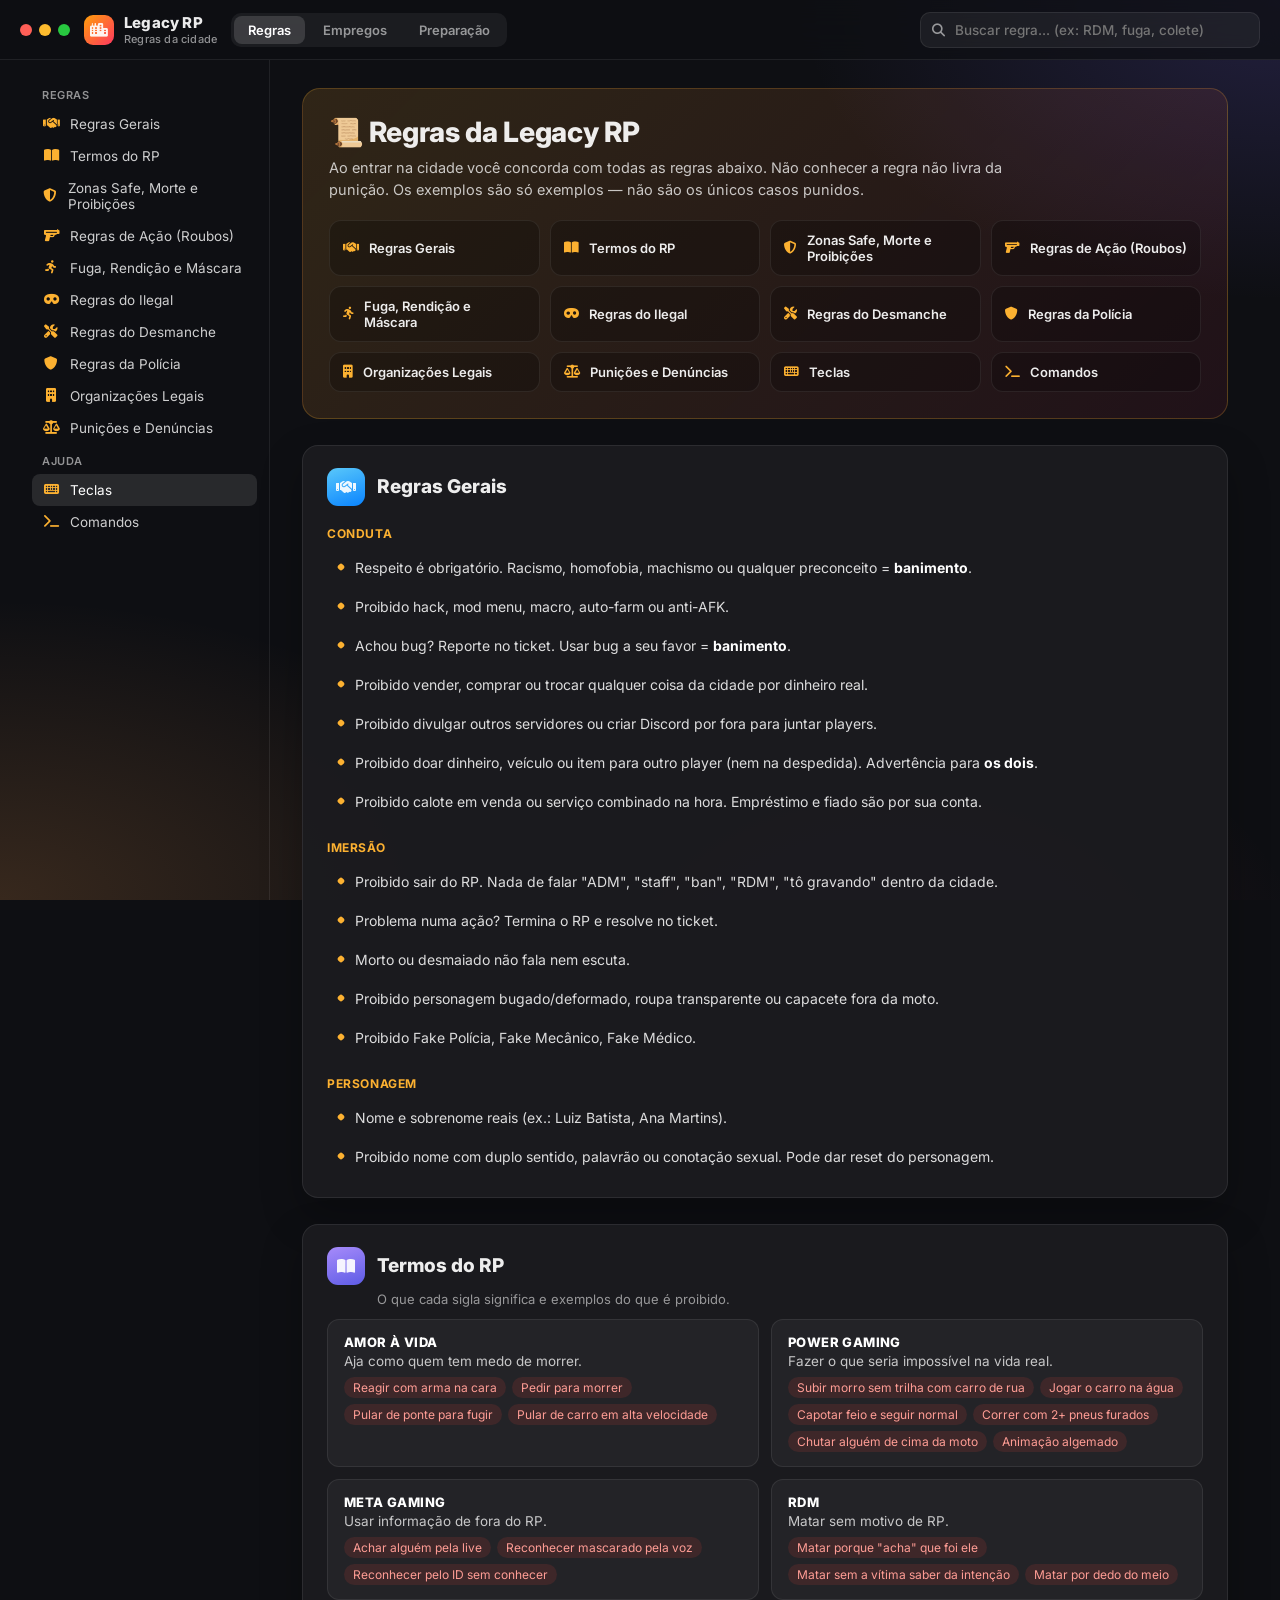
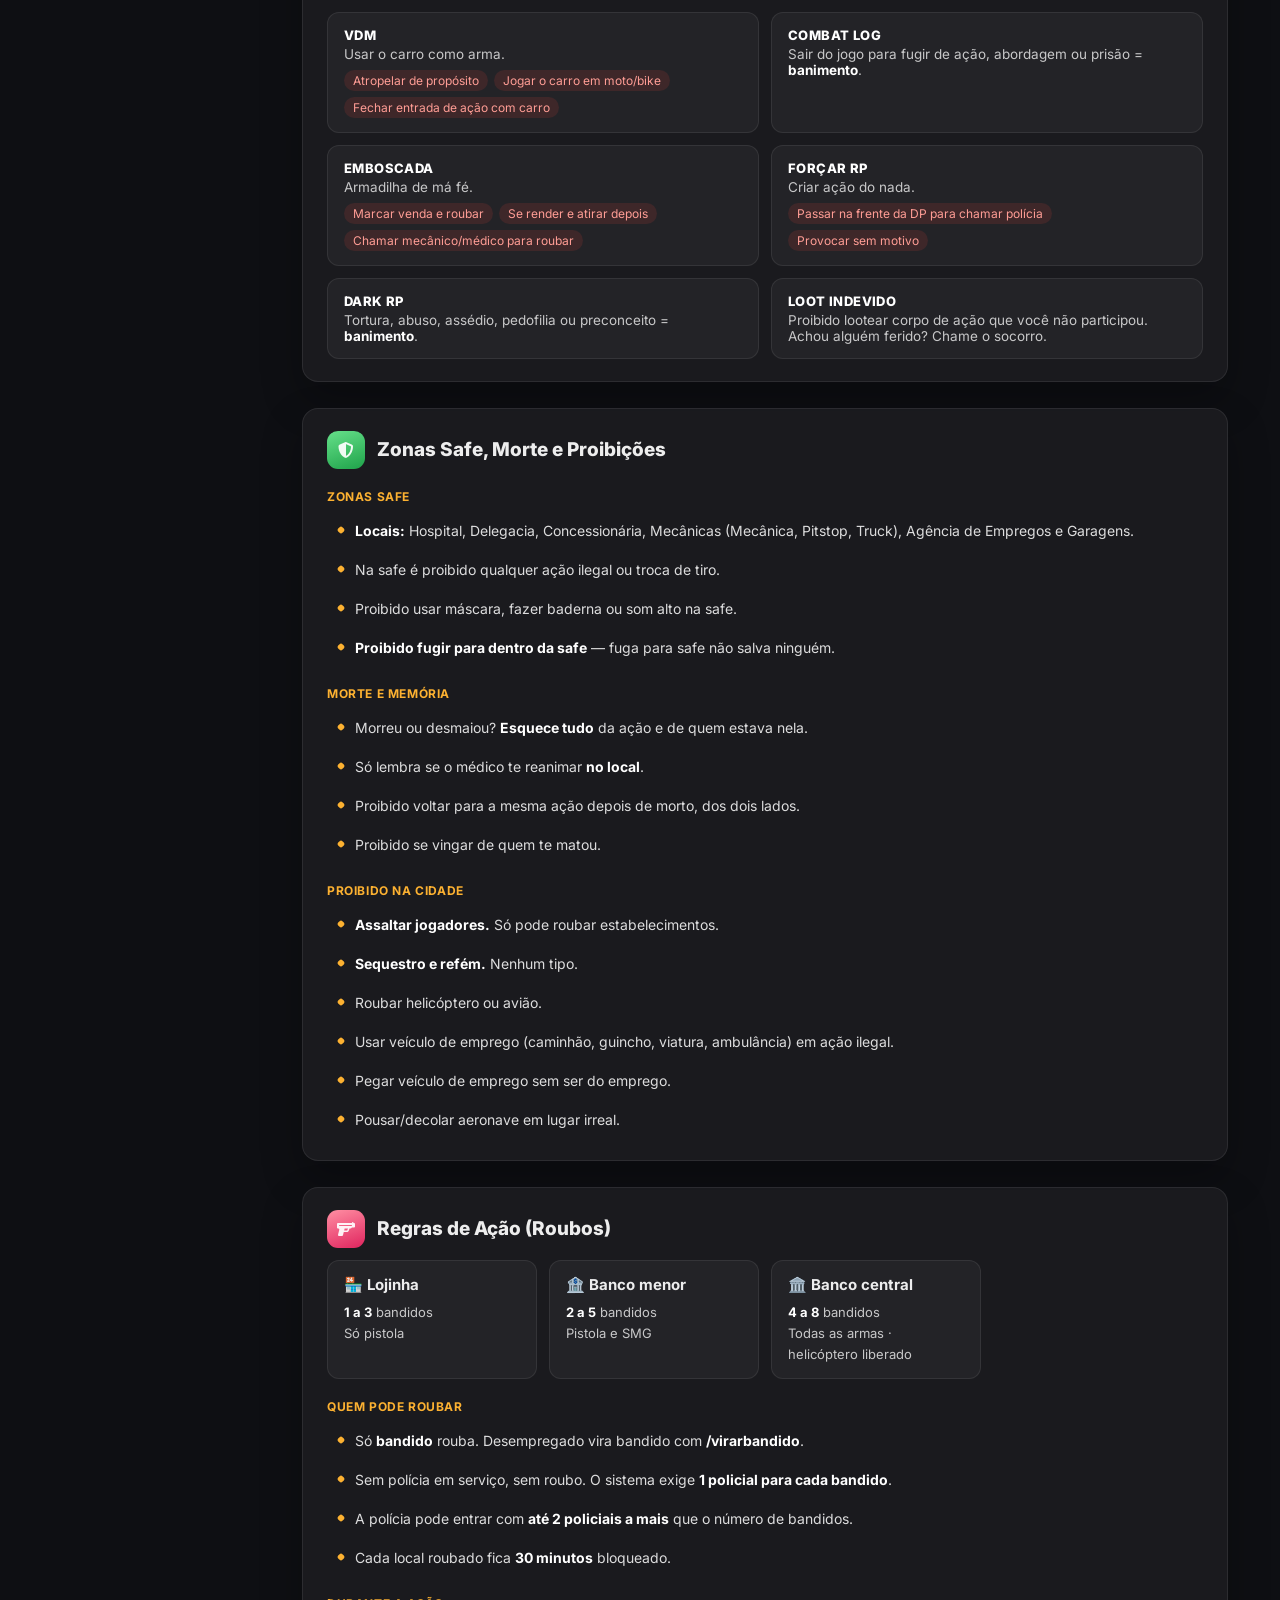
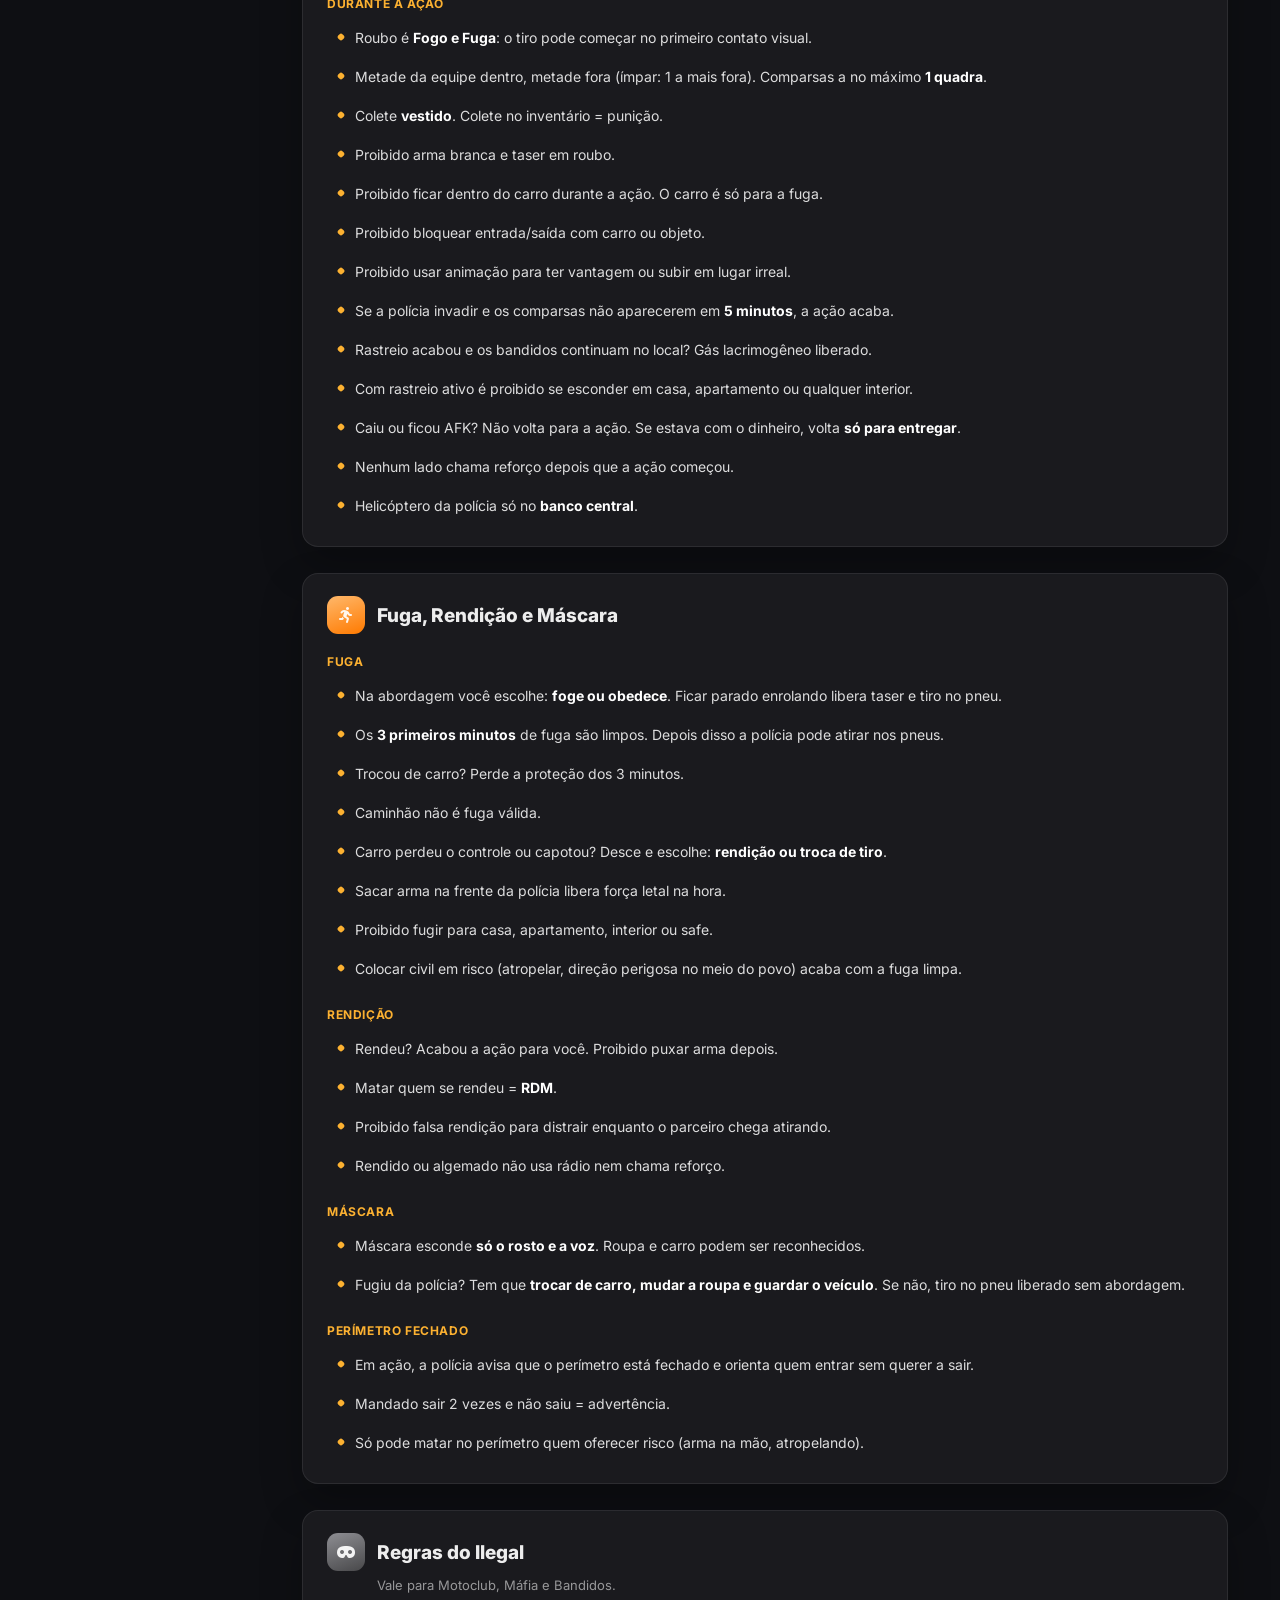
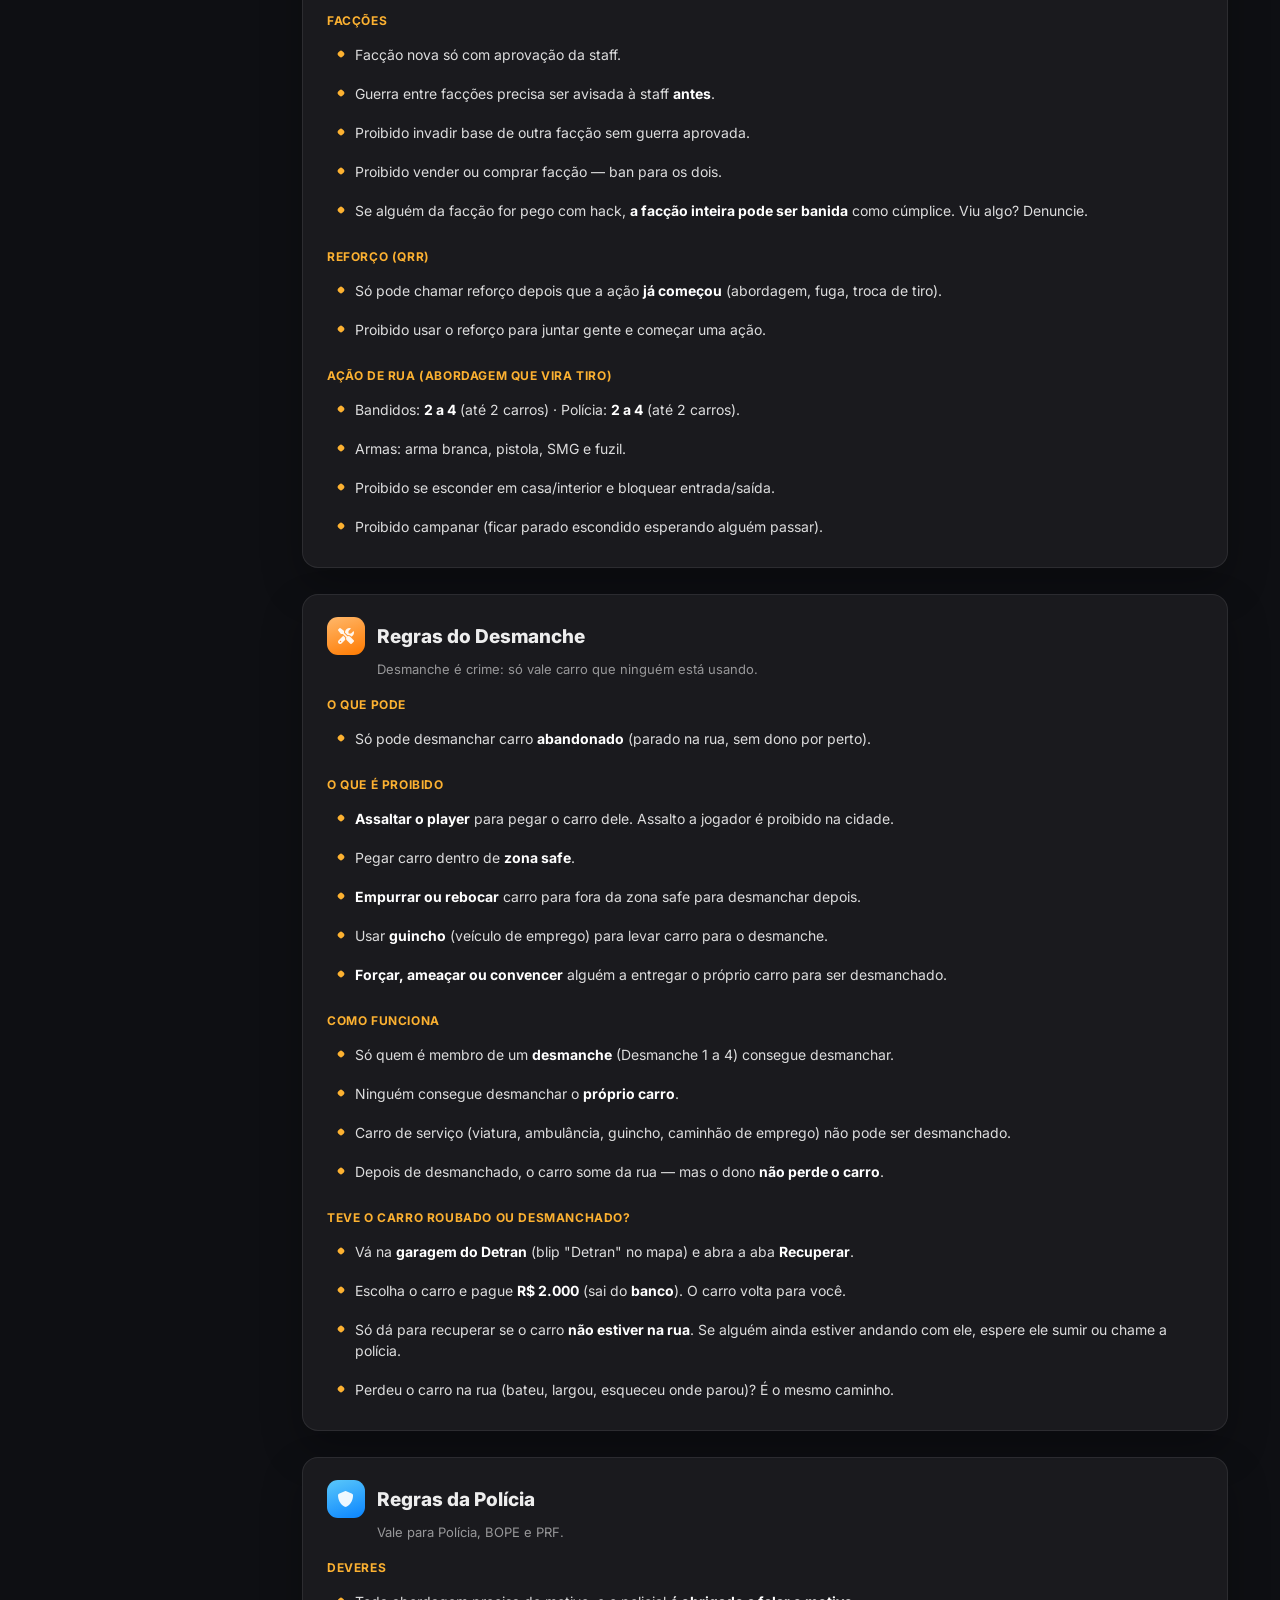
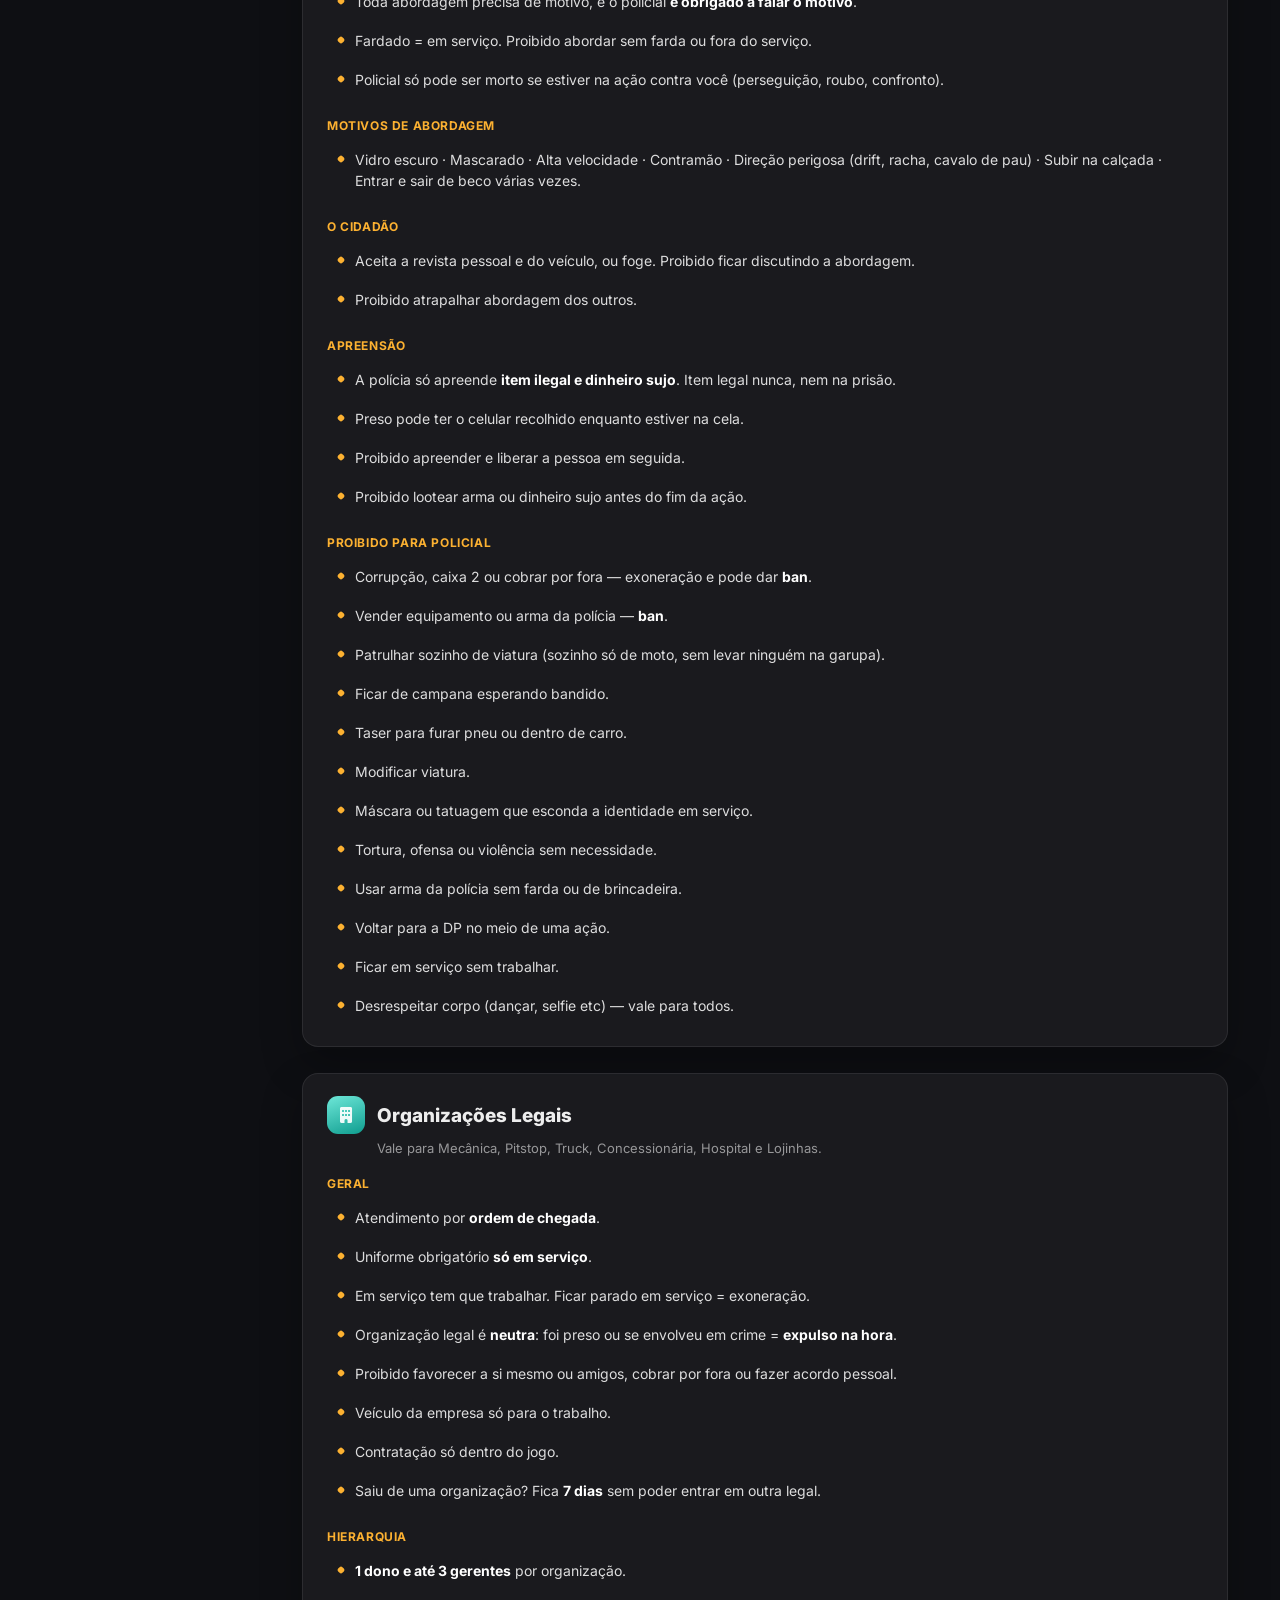
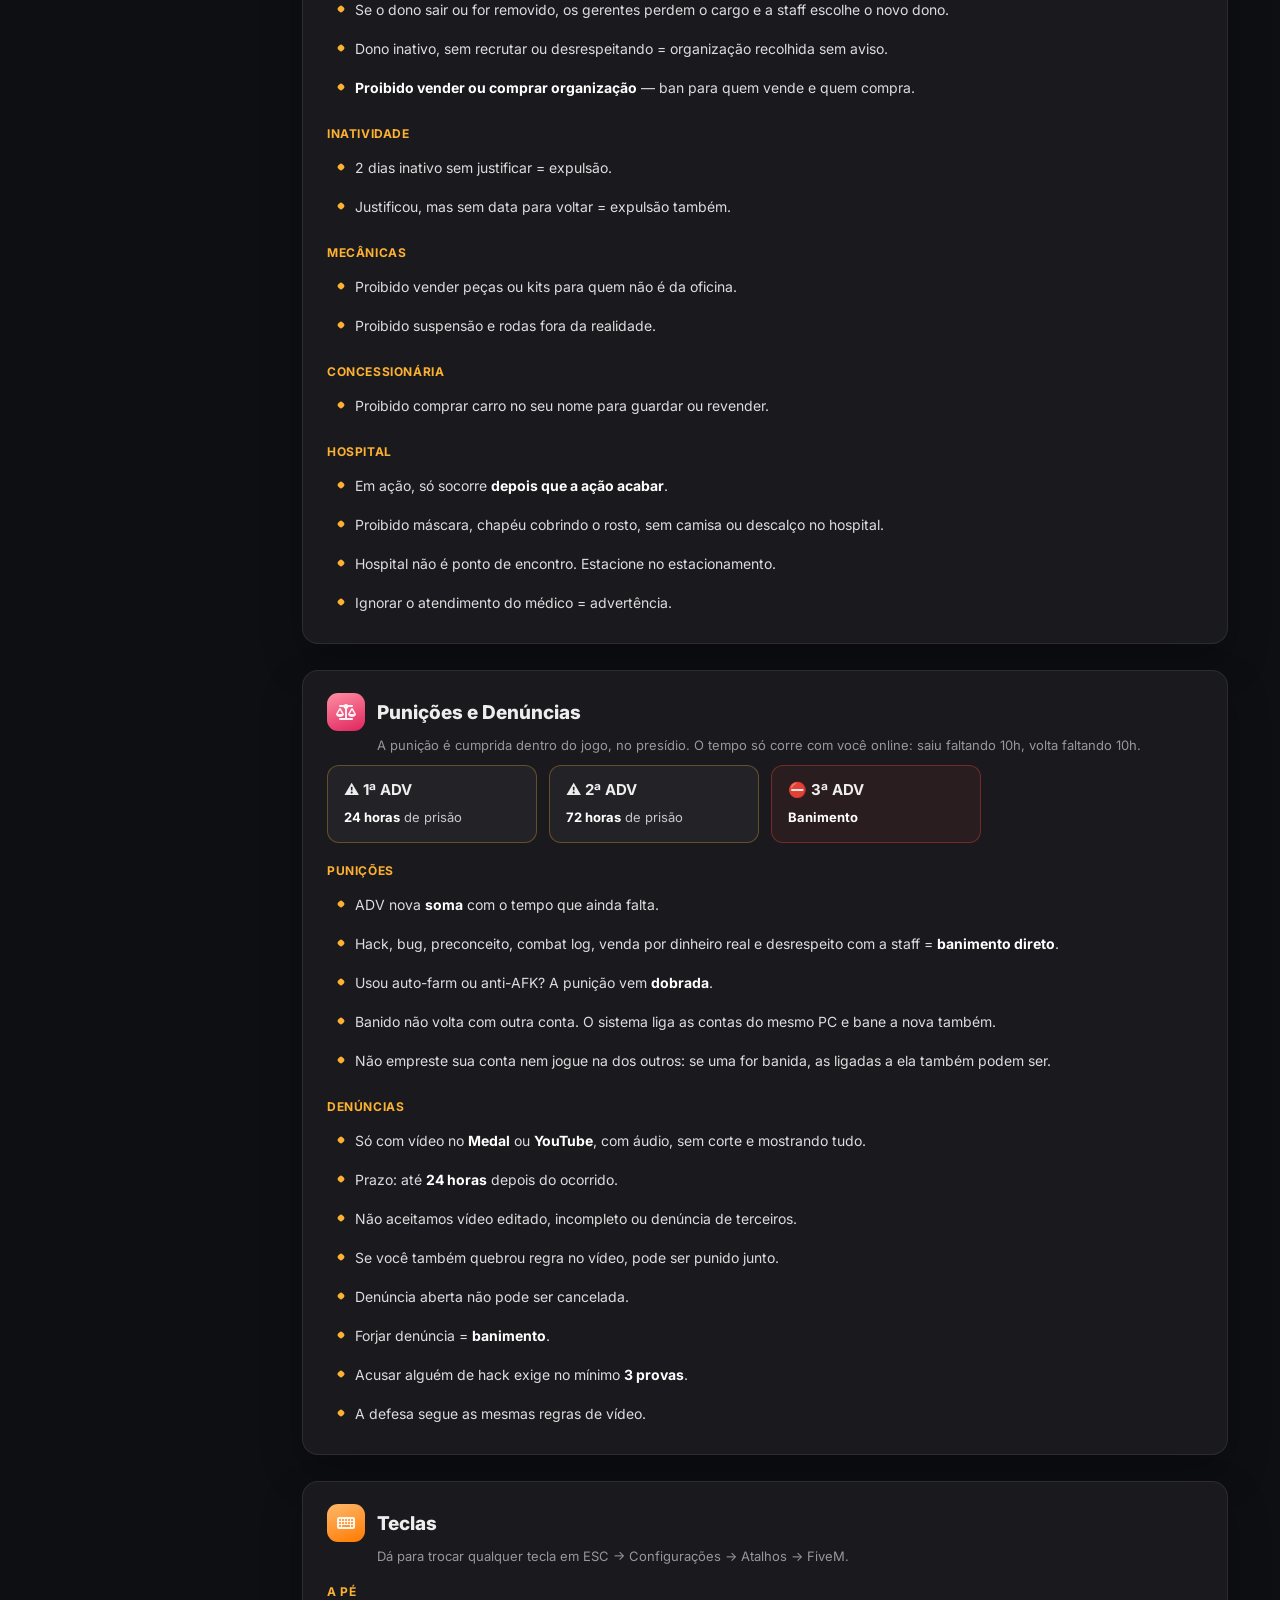
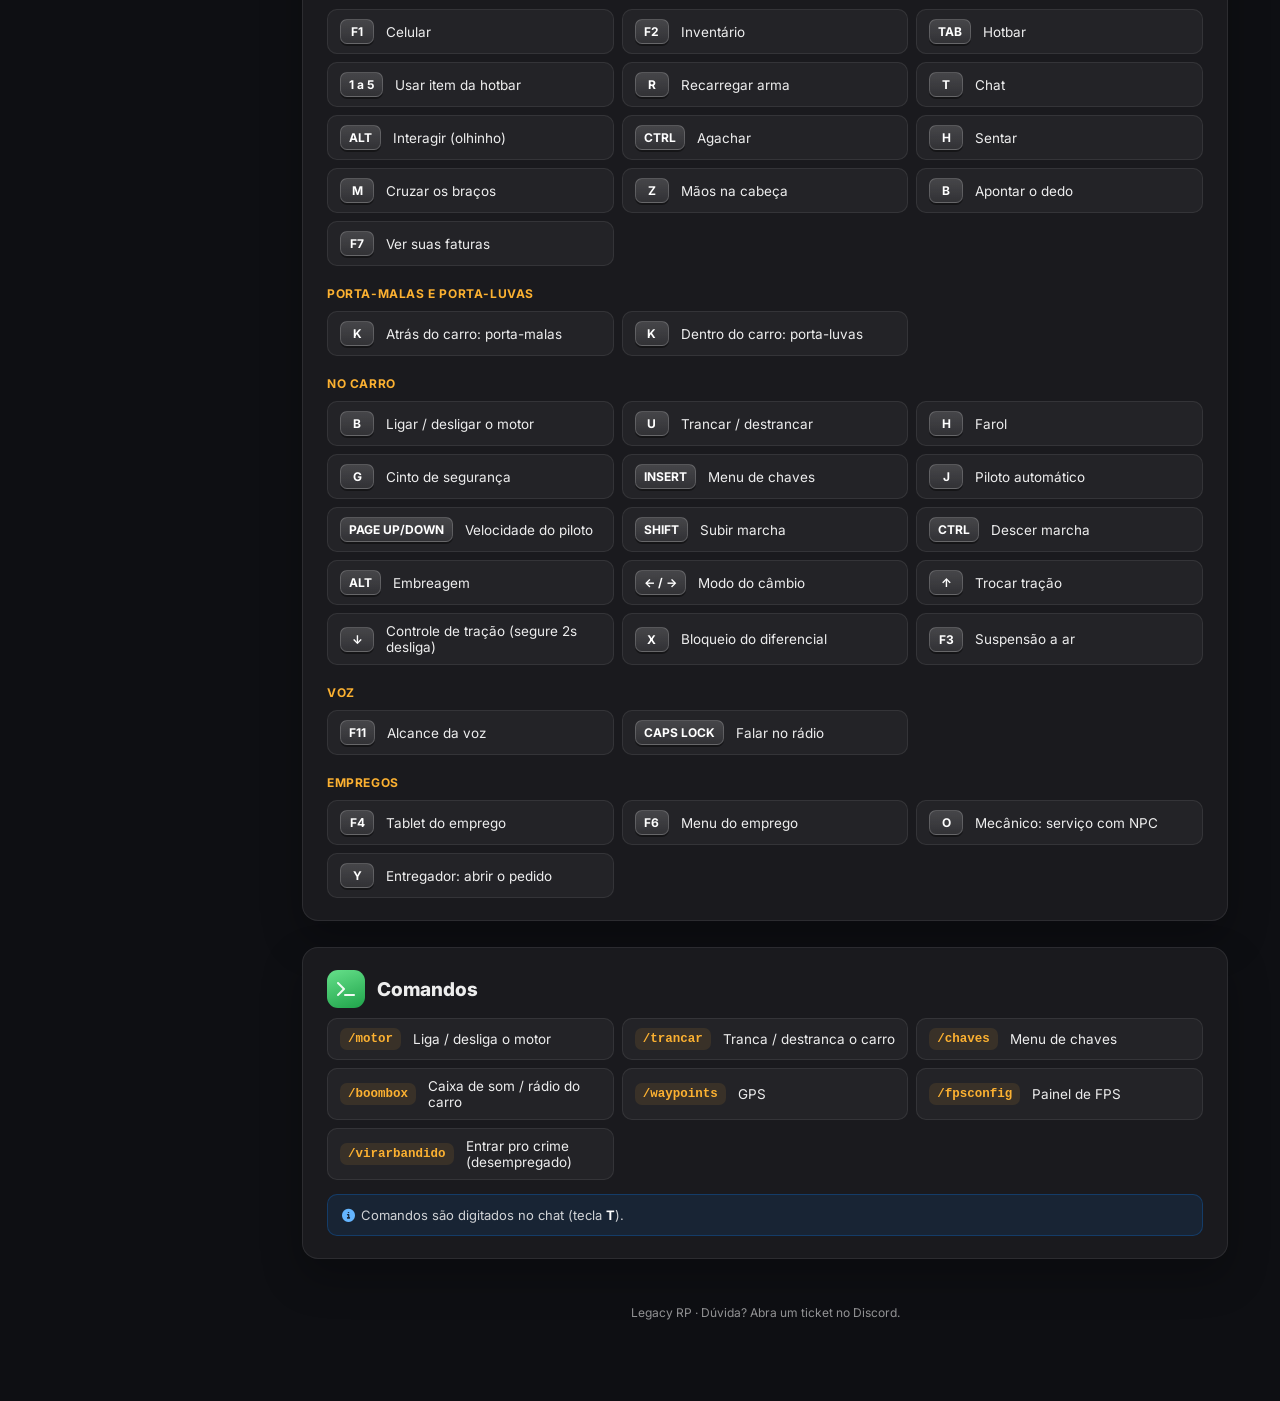
==== commit 4840e5a9: "Add files via upload" ====
--- a/index.html
+++ b/index.html
@@ -14,7 +14,7 @@
   <button class="menu-btn" id="menuBtn" aria-label="Menu"><i class="fa-solid fa-bars"></i></button>
   <div class="traffic"><i></i><i></i><i></i></div>
   <a class="brand" href="#inicio"><span class="logo"><i class="fa-solid fa-city"></i></span><span>Legacy RP<small>Regras da cidade</small></span></a>
-  <nav class="pages"><a href="index.html" class="on">Regras</a><a href="empregos.html">Empregos</a></nav>
+  <nav class="pages"><a href="index.html" class="on">Regras</a><a href="empregos.html">Empregos</a><a href="preparacao.html">Preparação</a></nav>
   <div class="grow"></div>
   <label class="search"><i class="fa-solid fa-magnifying-glass"></i><input id="q" type="search" placeholder="Buscar regra... (ex: RDM, fuga, colete)" autocomplete="off"></label>
 </header>
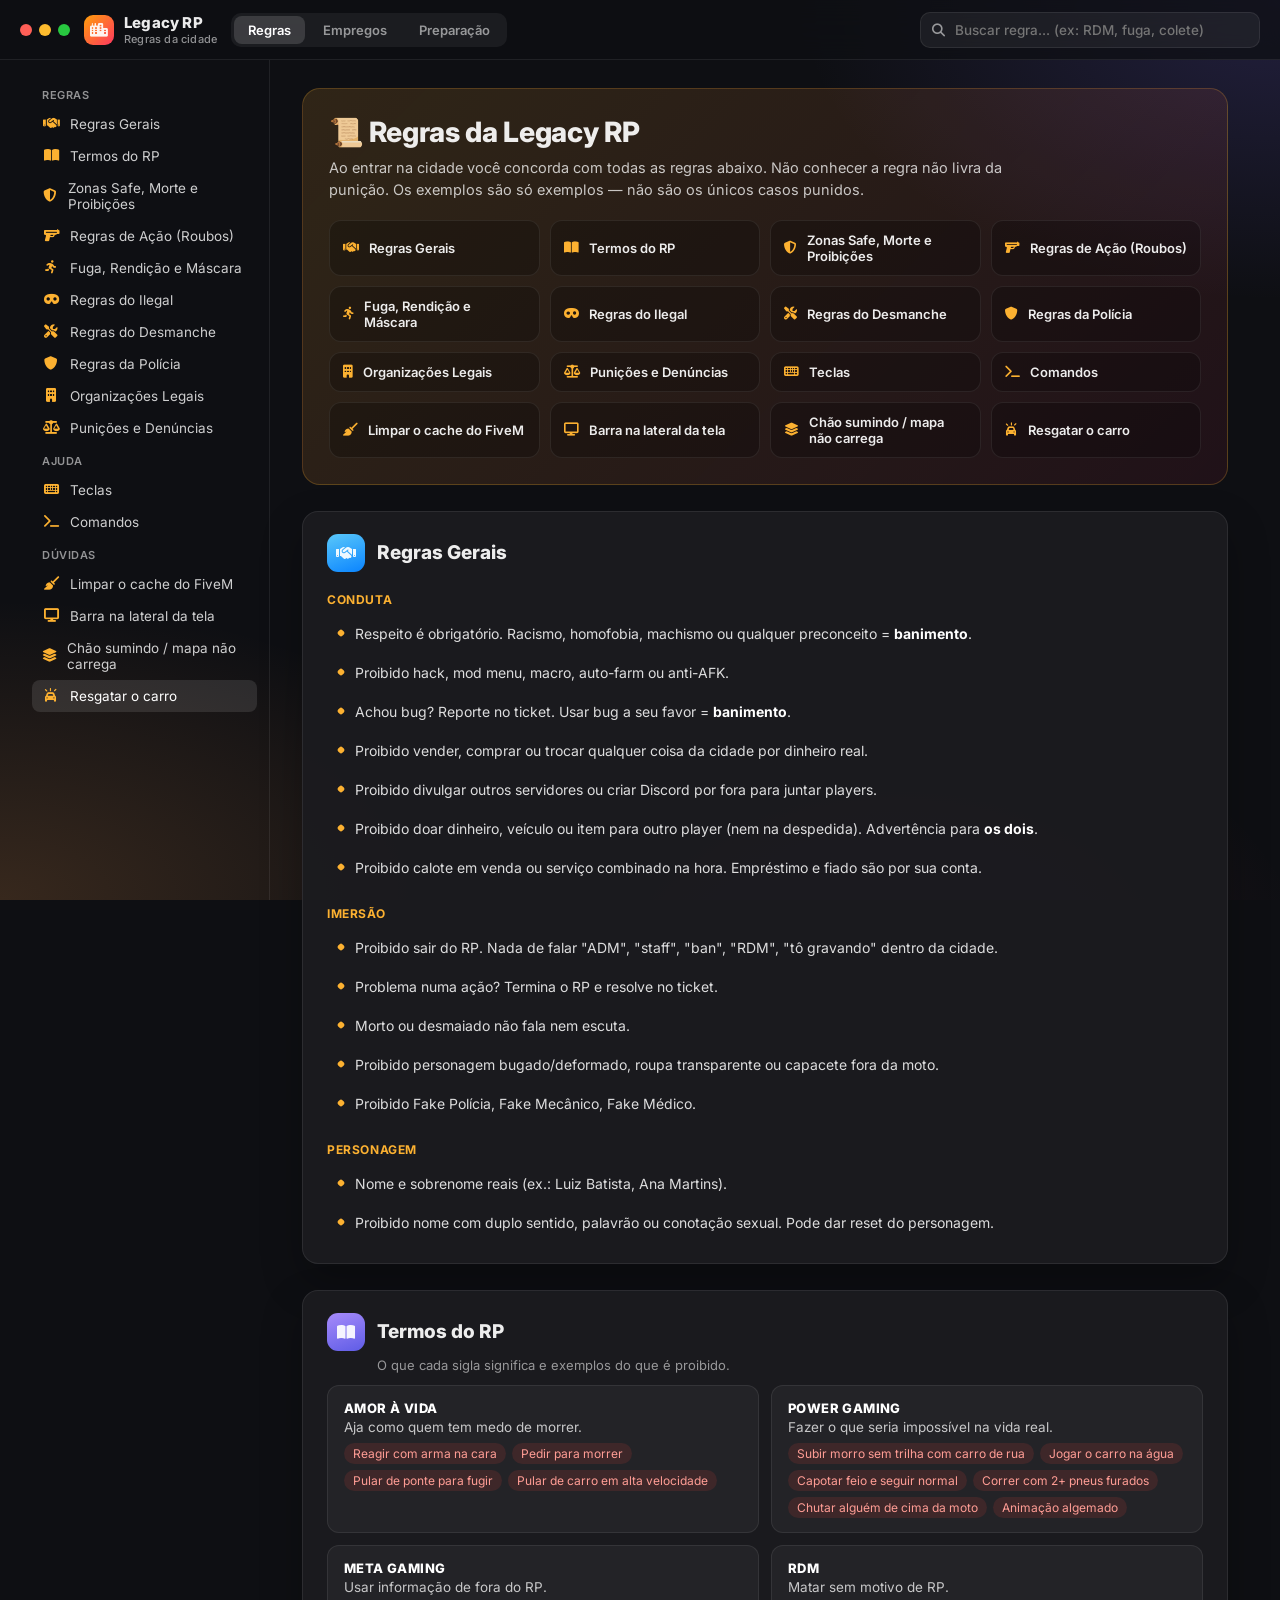
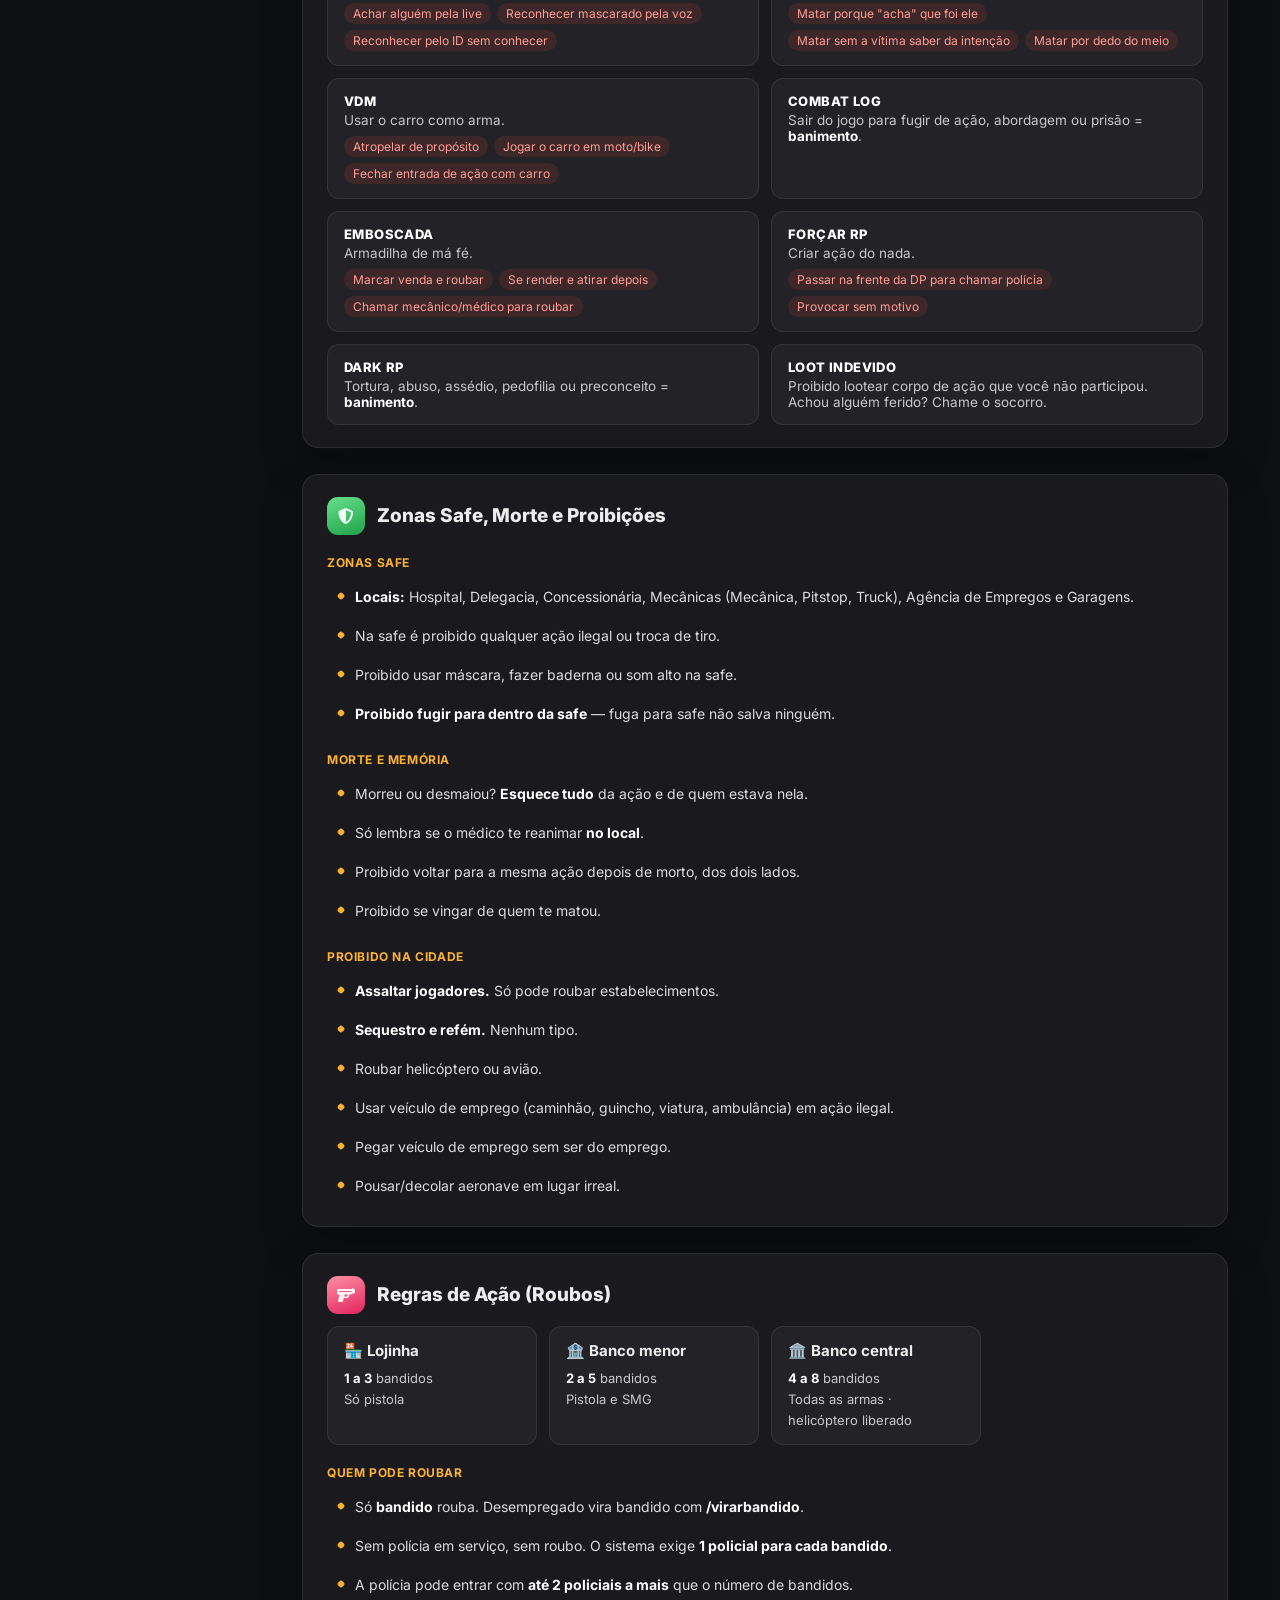
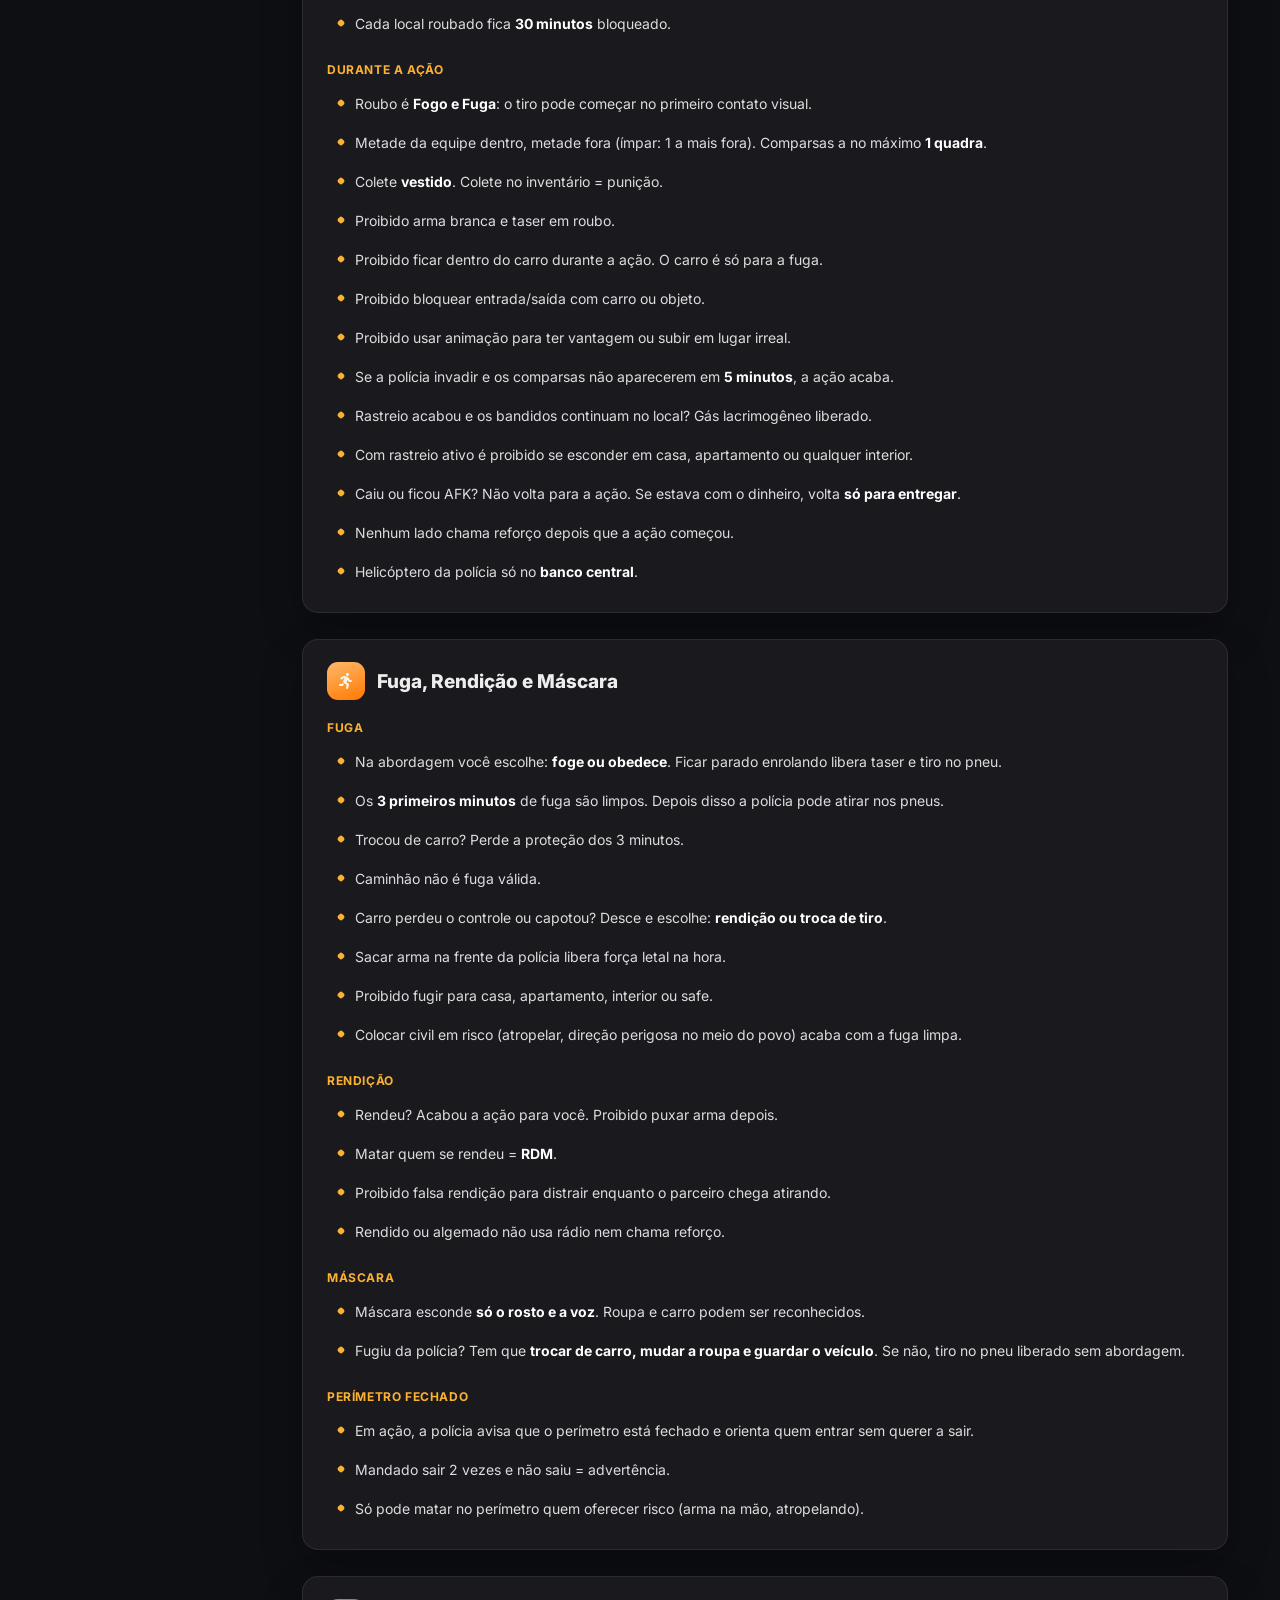
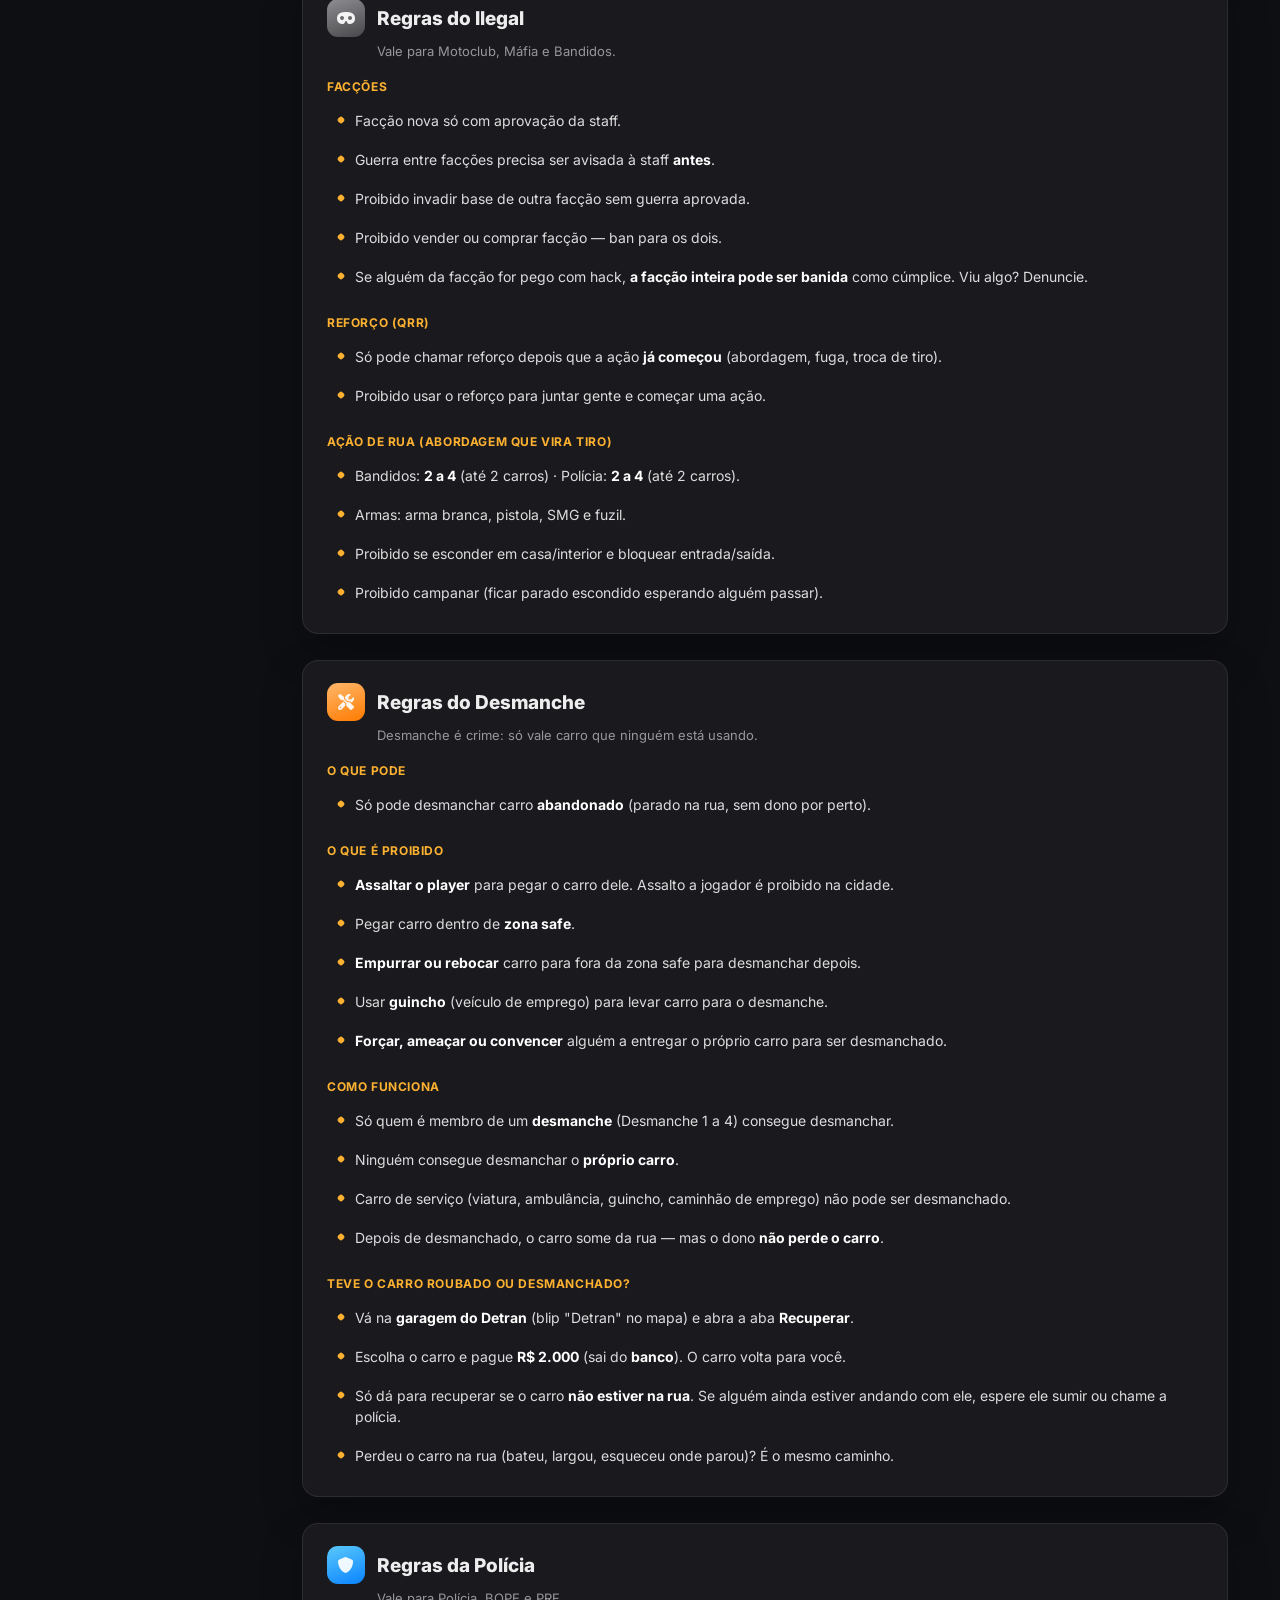
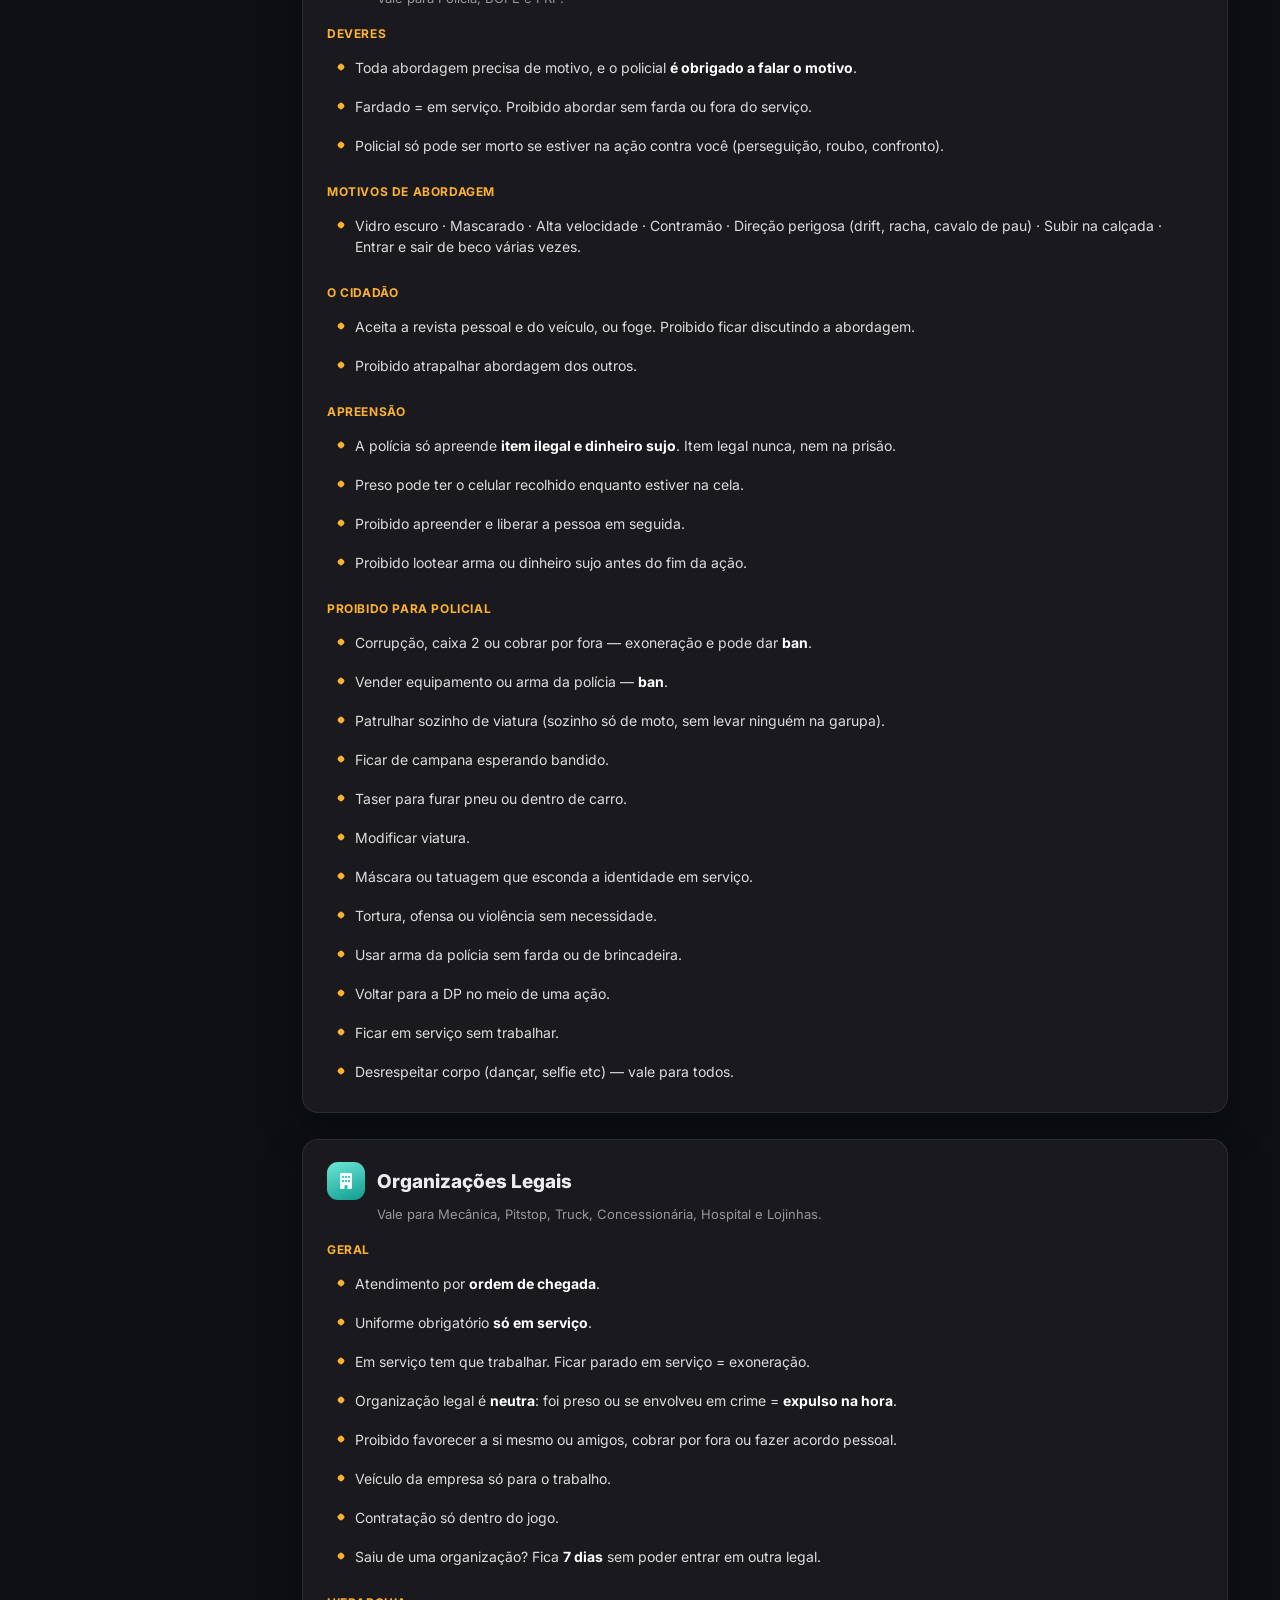
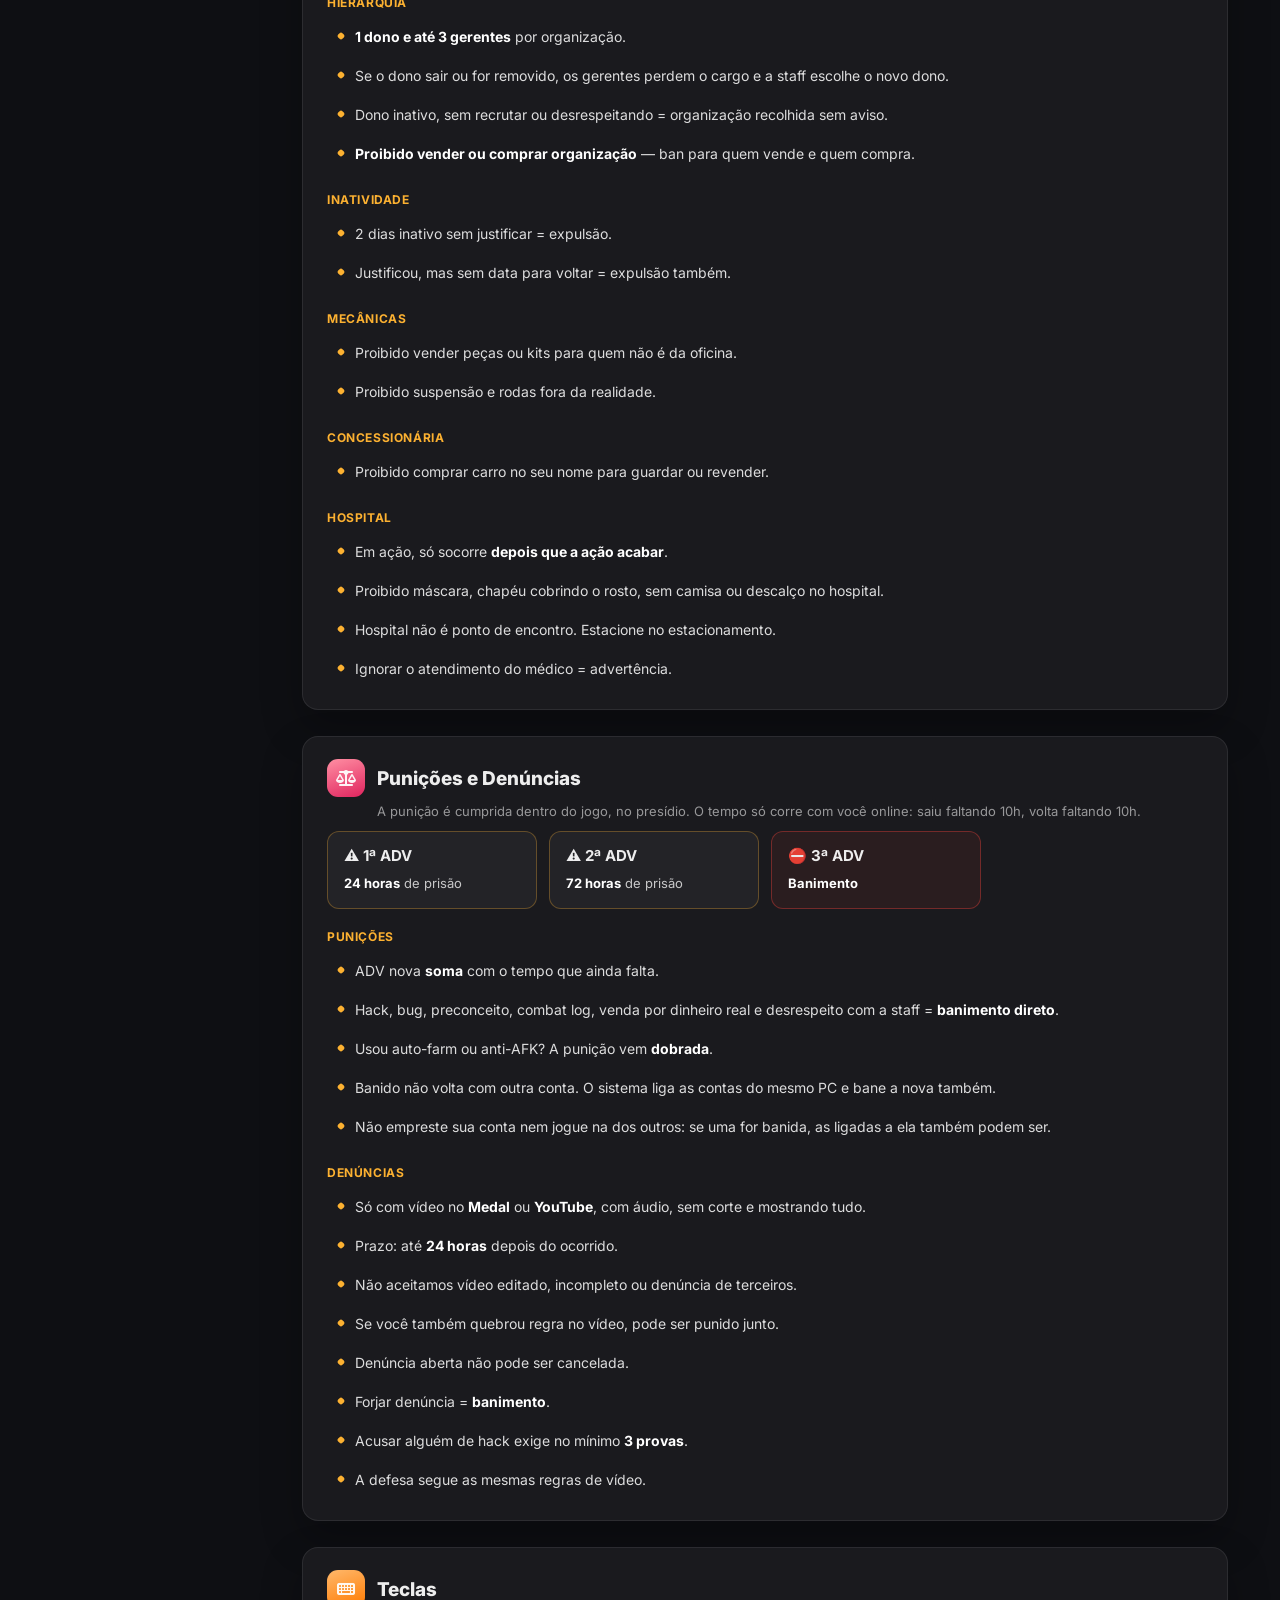
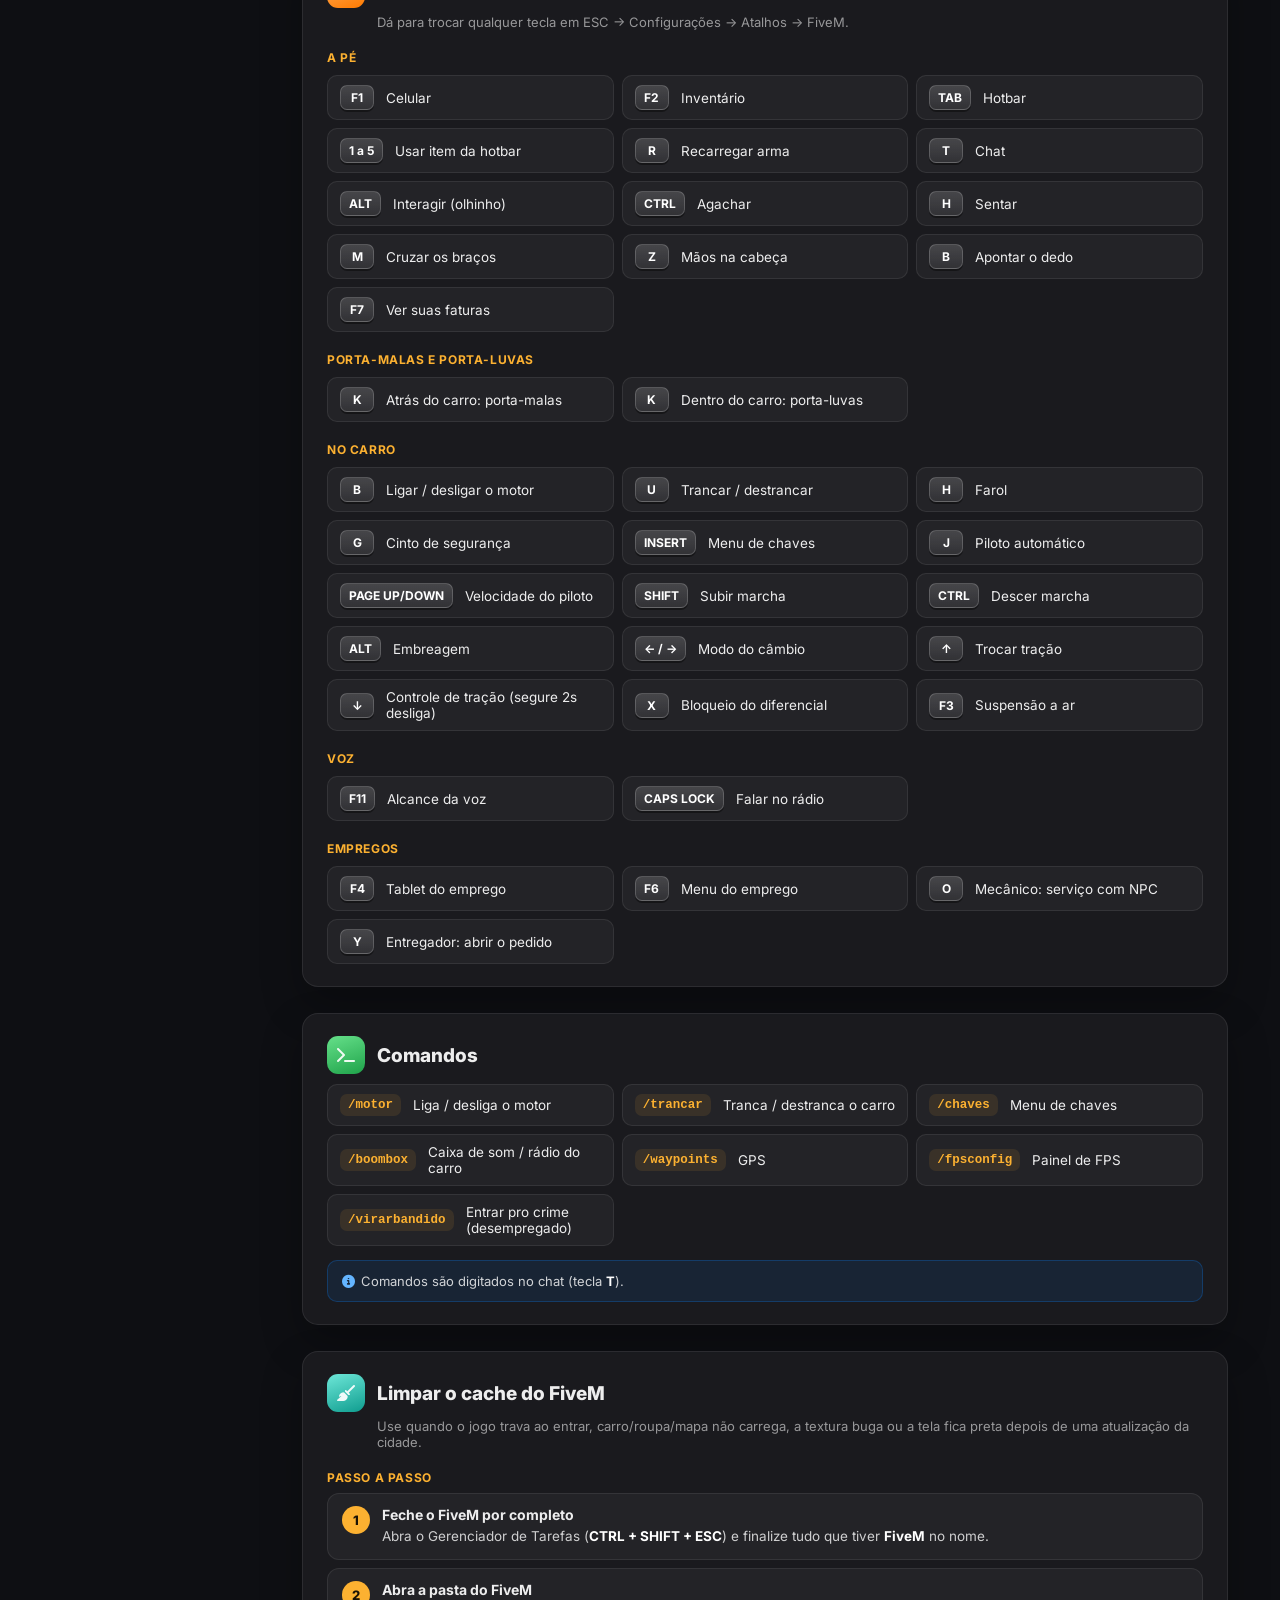
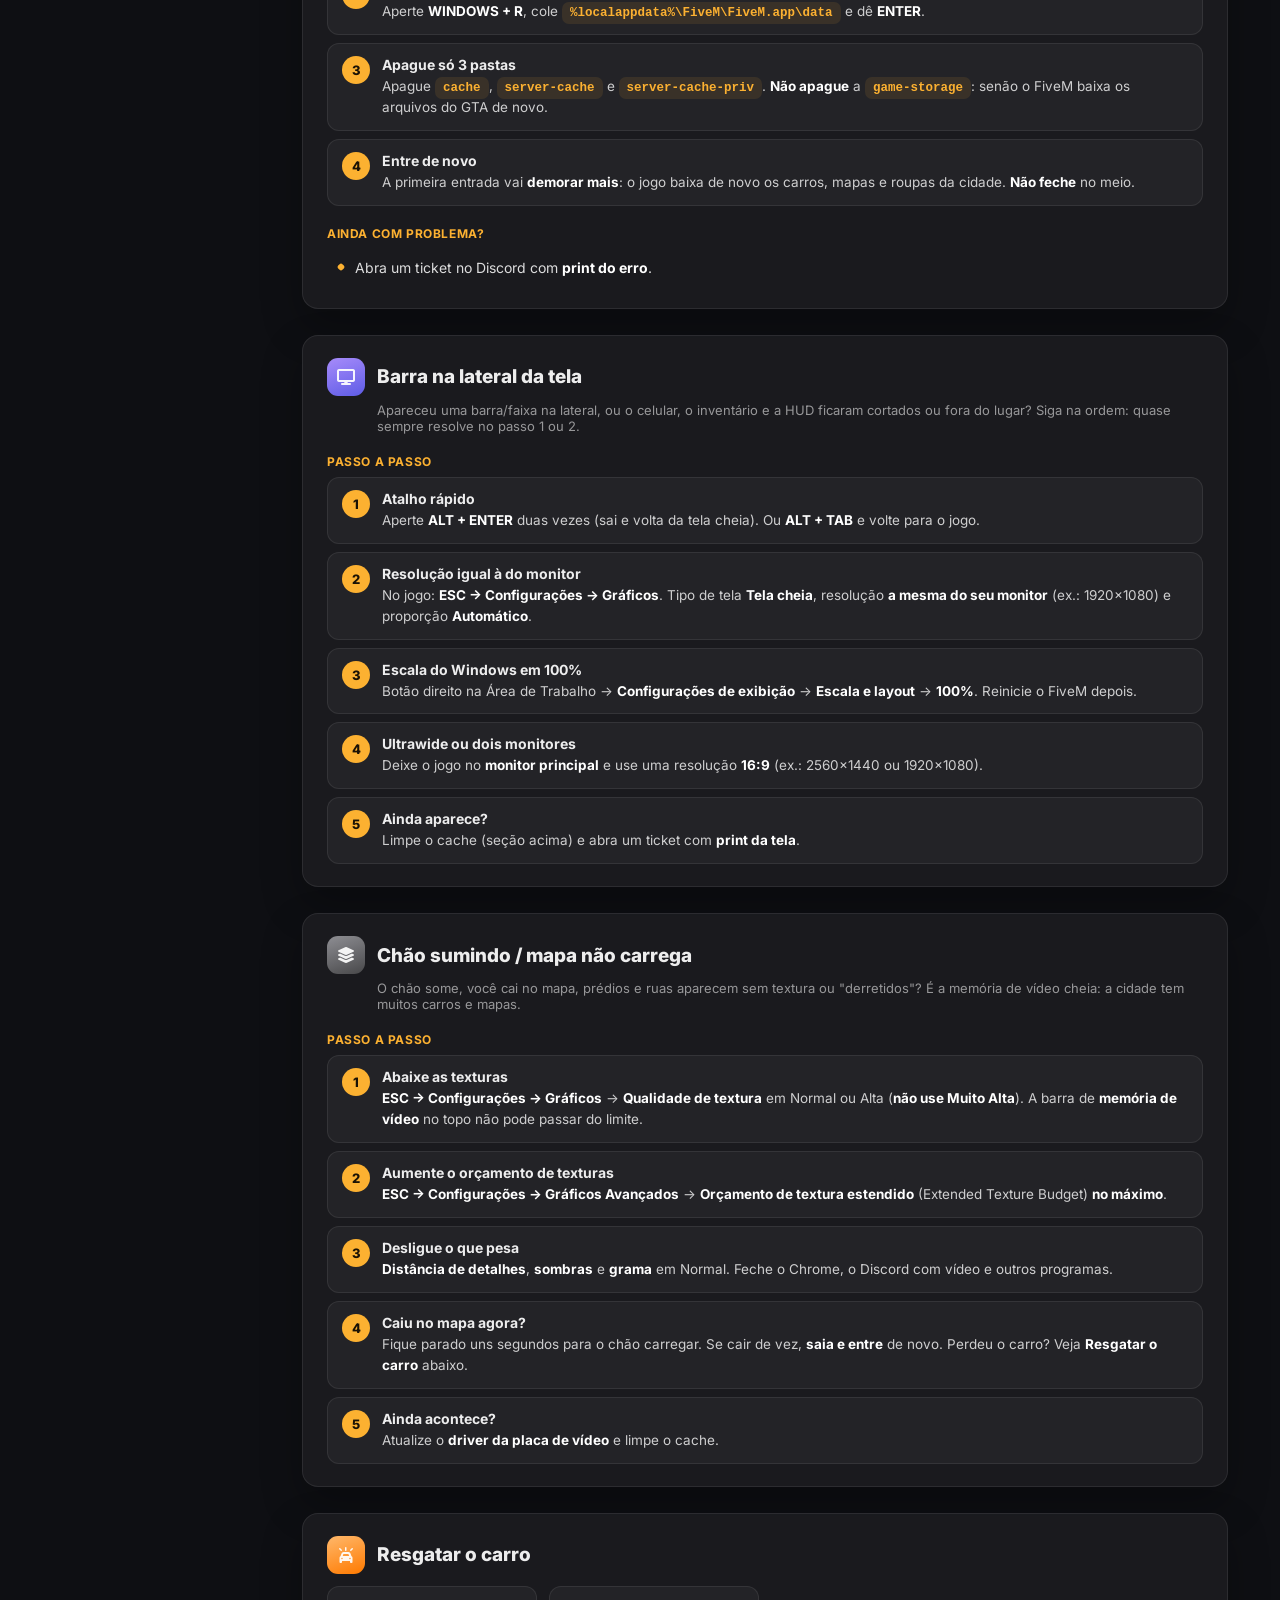
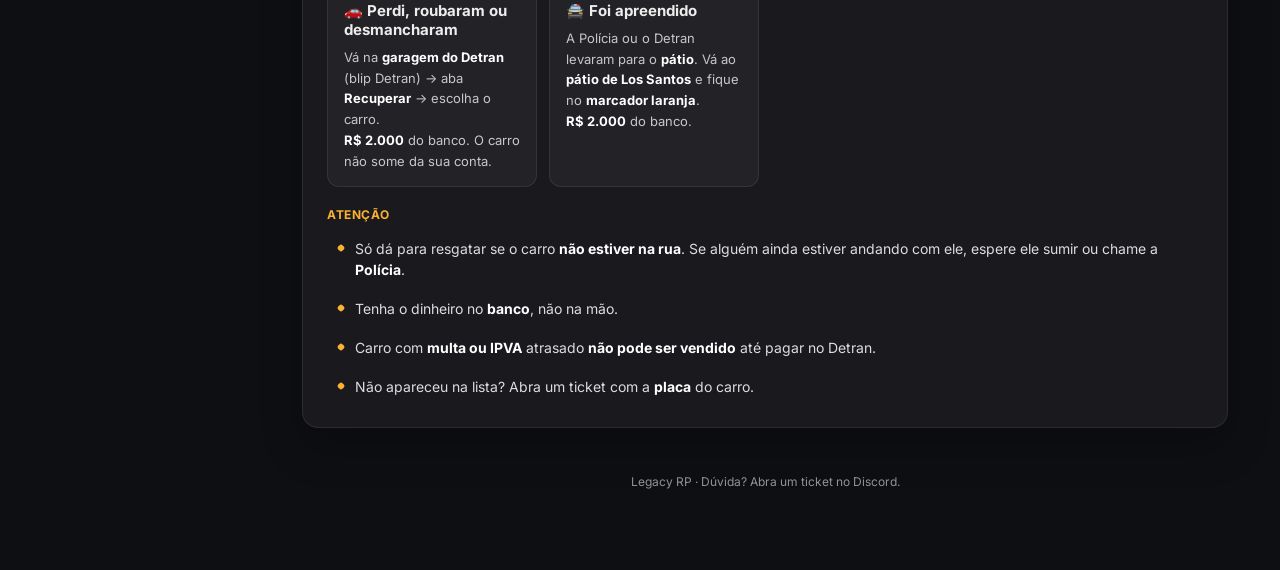
==== commit cc9bd07c: "Add files via upload" ====
--- a/index.html
+++ b/index.html
@@ -293,6 +293,49 @@
     ['/boombox','Caixa de som / rádio do carro'], ['/waypoints','GPS'], ['/fpsconfig','Painel de FPS'],
     ['/virarbandido','Entrar pro crime (desempregado)'],
   ]},
+
+  { grupo: 'Dúvidas', id: 'limpar-cache', icon: 'fa-broom', cor: 'c5', titulo: 'Limpar o cache do FiveM',
+    sub: 'Use quando o jogo trava ao entrar, carro/roupa/mapa não carrega, a textura buga ou a tela fica preta depois de uma atualização da cidade.',
+    passos: [
+      ['Feche o FiveM por completo', 'Abra o Gerenciador de Tarefas (**CTRL + SHIFT + ESC**) e finalize tudo que tiver **FiveM** no nome.'],
+      ['Abra a pasta do FiveM', 'Aperte **WINDOWS + R**, cole `%localappdata%\\FiveM\\FiveM.app\\data` e dê **ENTER**.'],
+      ['Apague só 3 pastas', 'Apague `cache`, `server-cache` e `server-cache-priv`. **Não apague** a `game-storage`: senão o FiveM baixa os arquivos do GTA de novo.'],
+      ['Entre de novo', 'A primeira entrada vai **demorar mais**: o jogo baixa de novo os carros, mapas e roupas da cidade. **Não feche** no meio.'],
+    ],
+    blocos: [{ h: 'Ainda com problema?', itens: ['Abra um ticket no Discord com **print do erro**.'] }],
+  },
+
+  { id: 'barra-lateral', icon: 'fa-display', cor: 'c2', titulo: 'Barra na lateral da tela',
+    sub: 'Apareceu uma barra/faixa na lateral, ou o celular, o inventário e a HUD ficaram cortados ou fora do lugar? Siga na ordem: quase sempre resolve no passo 1 ou 2.',
+    passos: [
+      ['Atalho rápido', 'Aperte **ALT + ENTER** duas vezes (sai e volta da tela cheia). Ou **ALT + TAB** e volte para o jogo.'],
+      ['Resolução igual à do monitor', 'No jogo: **ESC → Configurações → Gráficos**. Tipo de tela **Tela cheia**, resolução **a mesma do seu monitor** (ex.: 1920x1080) e proporção **Automático**.'],
+      ['Escala do Windows em 100%', 'Botão direito na Área de Trabalho → **Configurações de exibição** → **Escala e layout** → **100%**. Reinicie o FiveM depois.'],
+      ['Ultrawide ou dois monitores', 'Deixe o jogo no **monitor principal** e use uma resolução **16:9** (ex.: 2560x1440 ou 1920x1080).'],
+      ['Ainda aparece?', 'Limpe o cache (seção acima) e abra um ticket com **print da tela**.'],
+    ],
+  },
+
+  { id: 'chao-sumir', icon: 'fa-layer-group', cor: 'c7', titulo: 'Chão sumindo / mapa não carrega',
+    sub: 'O chão some, você cai no mapa, prédios e ruas aparecem sem textura ou "derretidos"? É a memória de vídeo cheia: a cidade tem muitos carros e mapas.',
+    passos: [
+      ['Abaixe as texturas', '**ESC → Configurações → Gráficos** → **Qualidade de textura** em Normal ou Alta (**não use Muito Alta**). A barra de **memória de vídeo** no topo não pode passar do limite.'],
+      ['Aumente o orçamento de texturas', '**ESC → Configurações → Gráficos Avançados** → **Orçamento de textura estendido** (Extended Texture Budget) **no máximo**.'],
+      ['Desligue o que pesa', '**Distância de detalhes**, **sombras** e **grama** em Normal. Feche o Chrome, o Discord com vídeo e outros programas.'],
+      ['Caiu no mapa agora?', 'Fique parado uns segundos para o chão carregar. Se cair de vez, **saia e entre** de novo. Perdeu o carro? Veja **Resgatar o carro** abaixo.'],
+      ['Ainda acontece?', 'Atualize o **driver da placa de vídeo** e limpe o cache.'],
+    ],
+  },
+
+  { id: 'resgatar-carro', icon: 'fa-car-on', cor: 'c4', titulo: 'Resgatar o carro', tiles: [
+    { t: '🚗 Perdi, roubaram ou desmancharam', v: 'Vá na **garagem do Detran** (blip Detran) → aba **Recuperar** → escolha o carro.<br>**R$ 2.000** do banco. O carro não some da sua conta.' },
+    { t: '🚔 Foi apreendido', v: 'A Polícia ou o Detran levaram para o **pátio**. Vá ao **pátio de Los Santos** e fique no **marcador laranja**.<br>**R$ 2.000** do banco.' },
+  ], blocos: [{ h: 'Atenção', itens: [
+    'Só dá para resgatar se o carro **não estiver na rua**. Se alguém ainda estiver andando com ele, espere ele sumir ou chame a **Polícia**.',
+    'Tenha o dinheiro no **banco**, não na mão.',
+    'Carro com **multa ou IPVA** atrasado **não pode ser vendido** até pagar no Detran.',
+    'Não apareceu na lista? Abra um ticket com a **placa** do carro.',
+  ]}]},
 ];
 </script>
 <script src="app.js"></script>
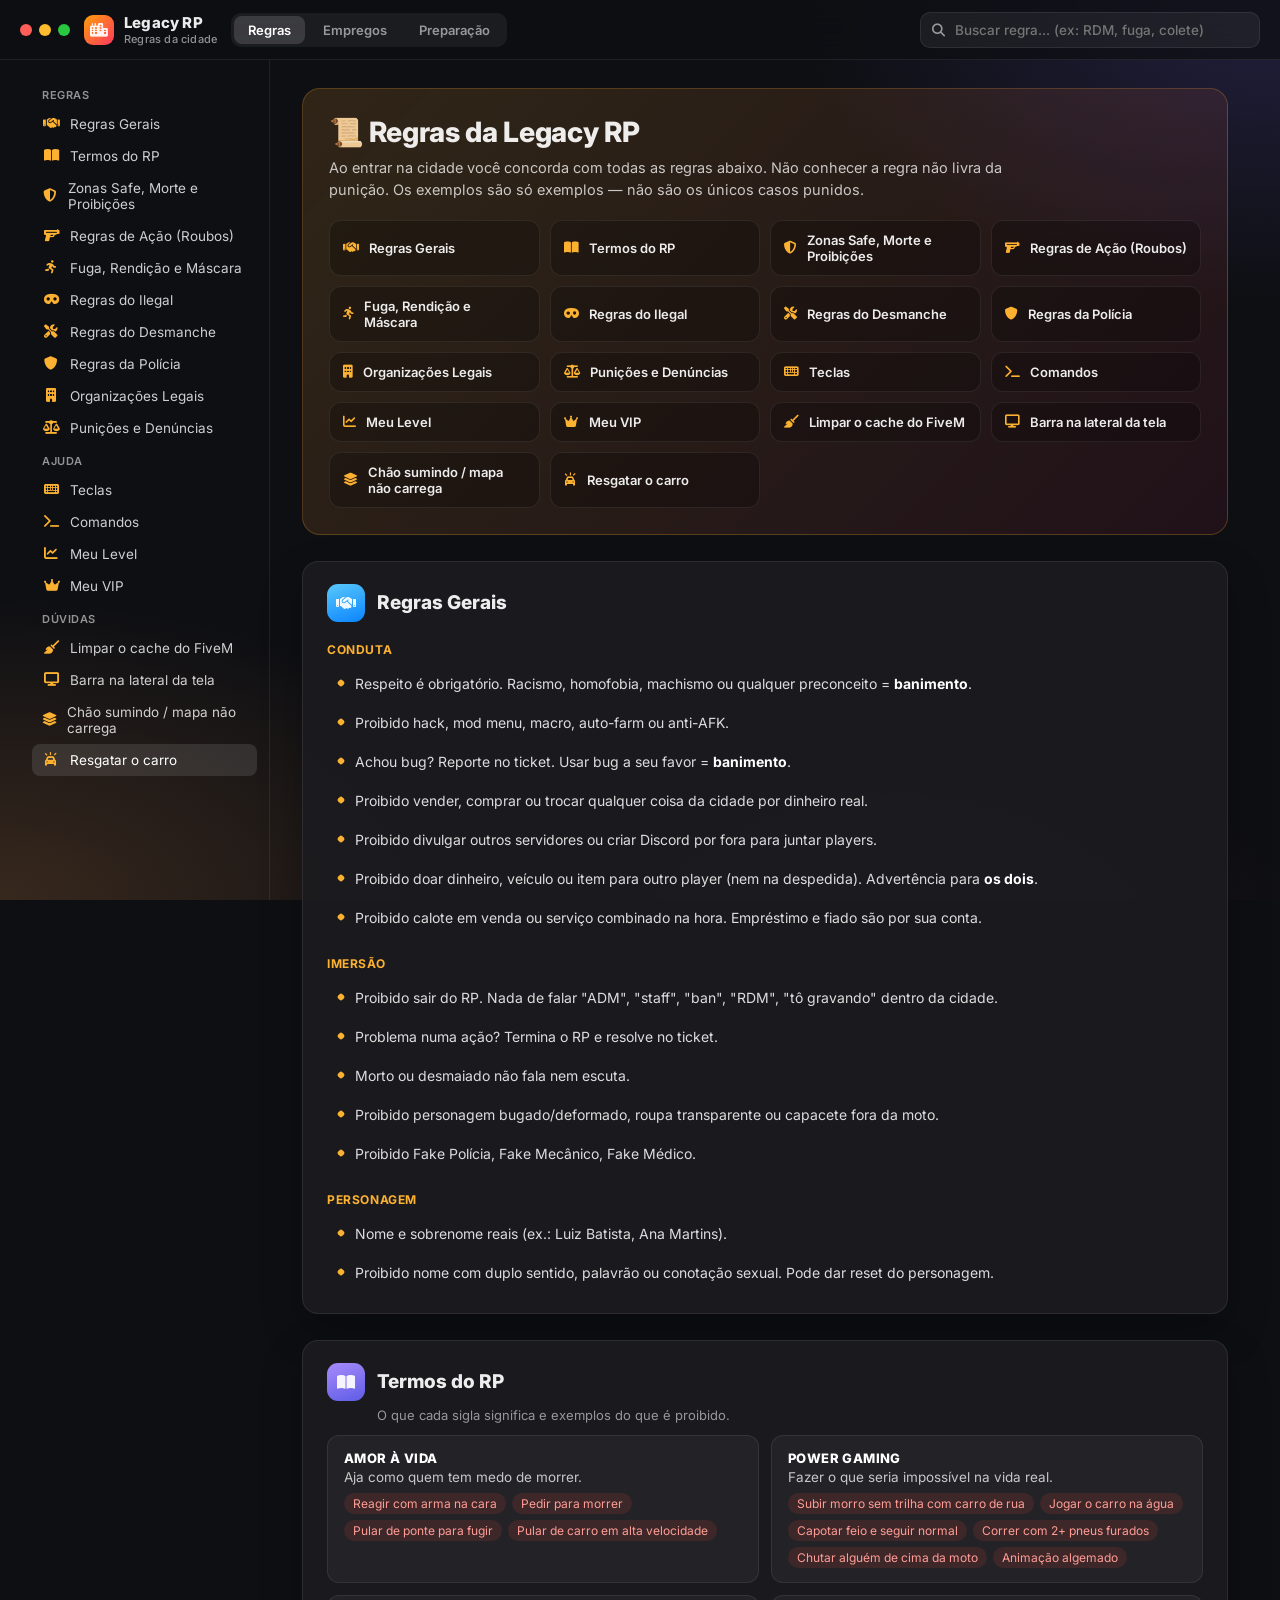
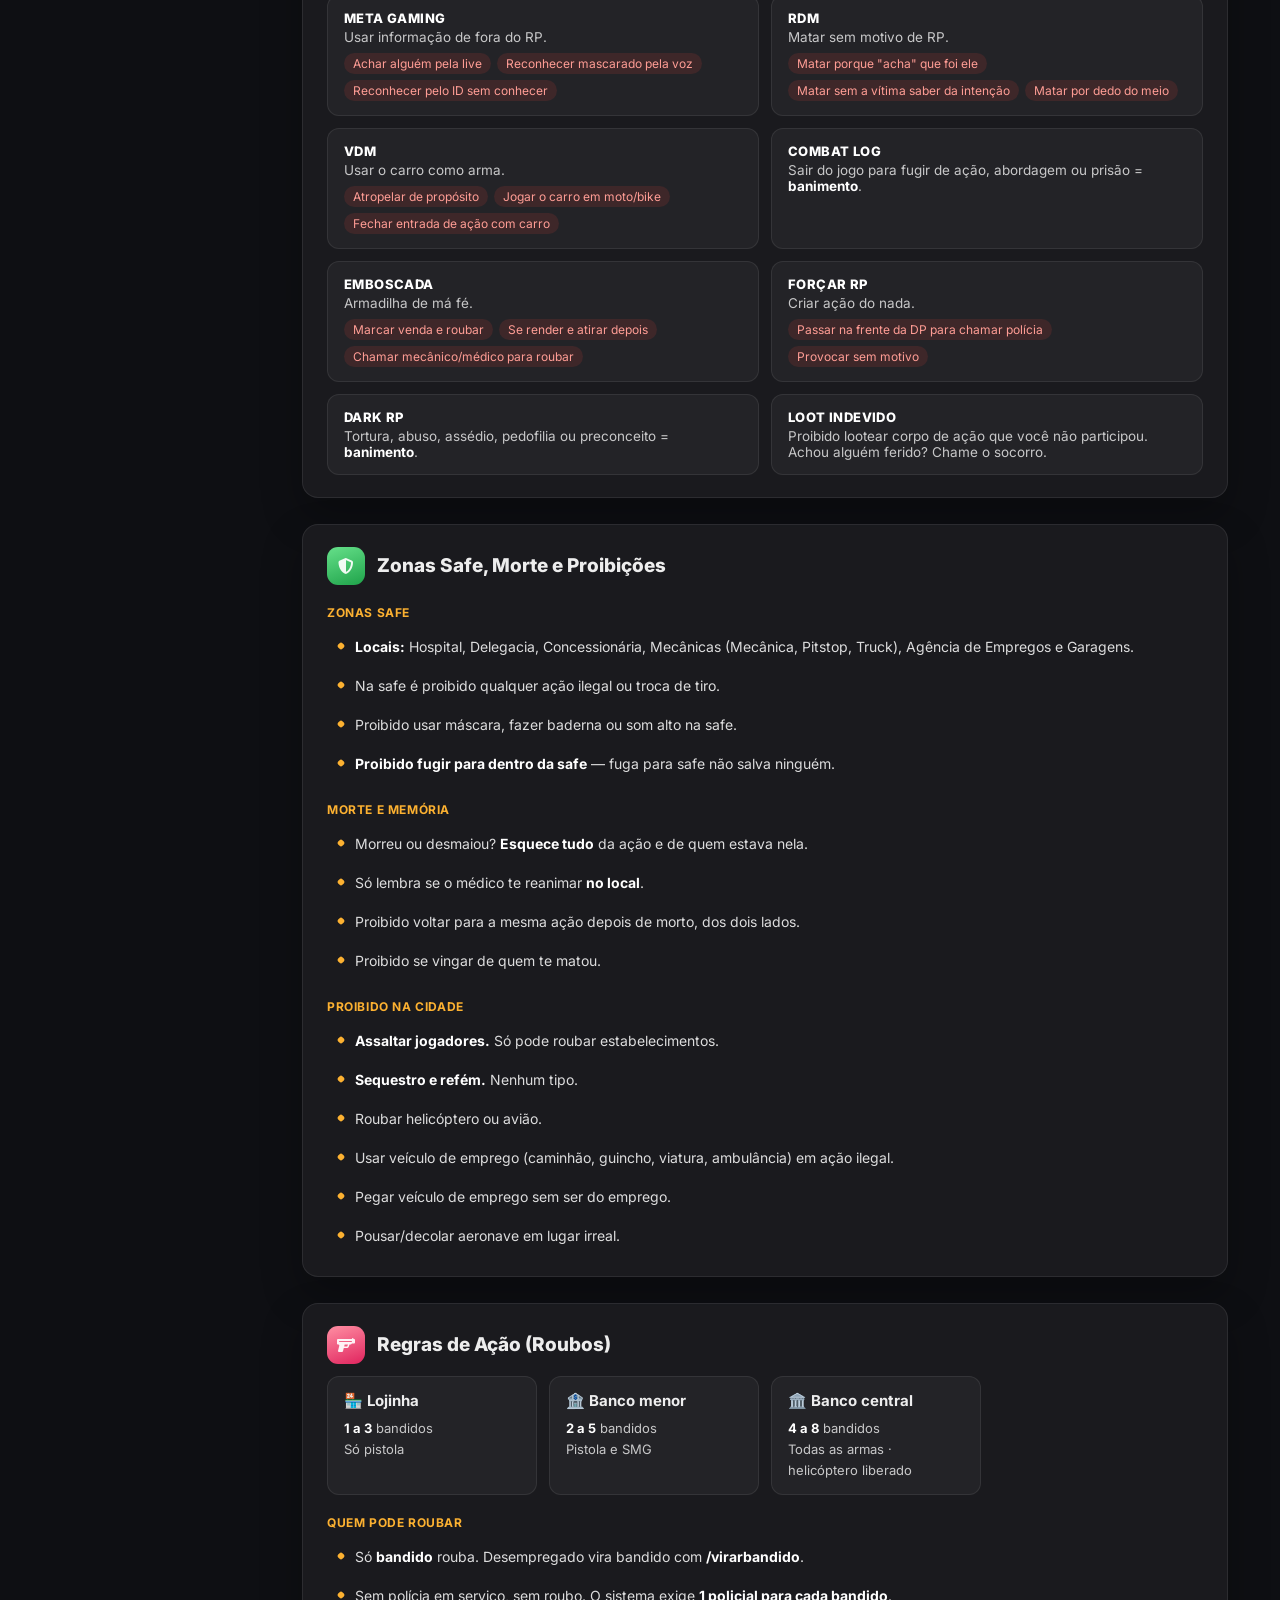
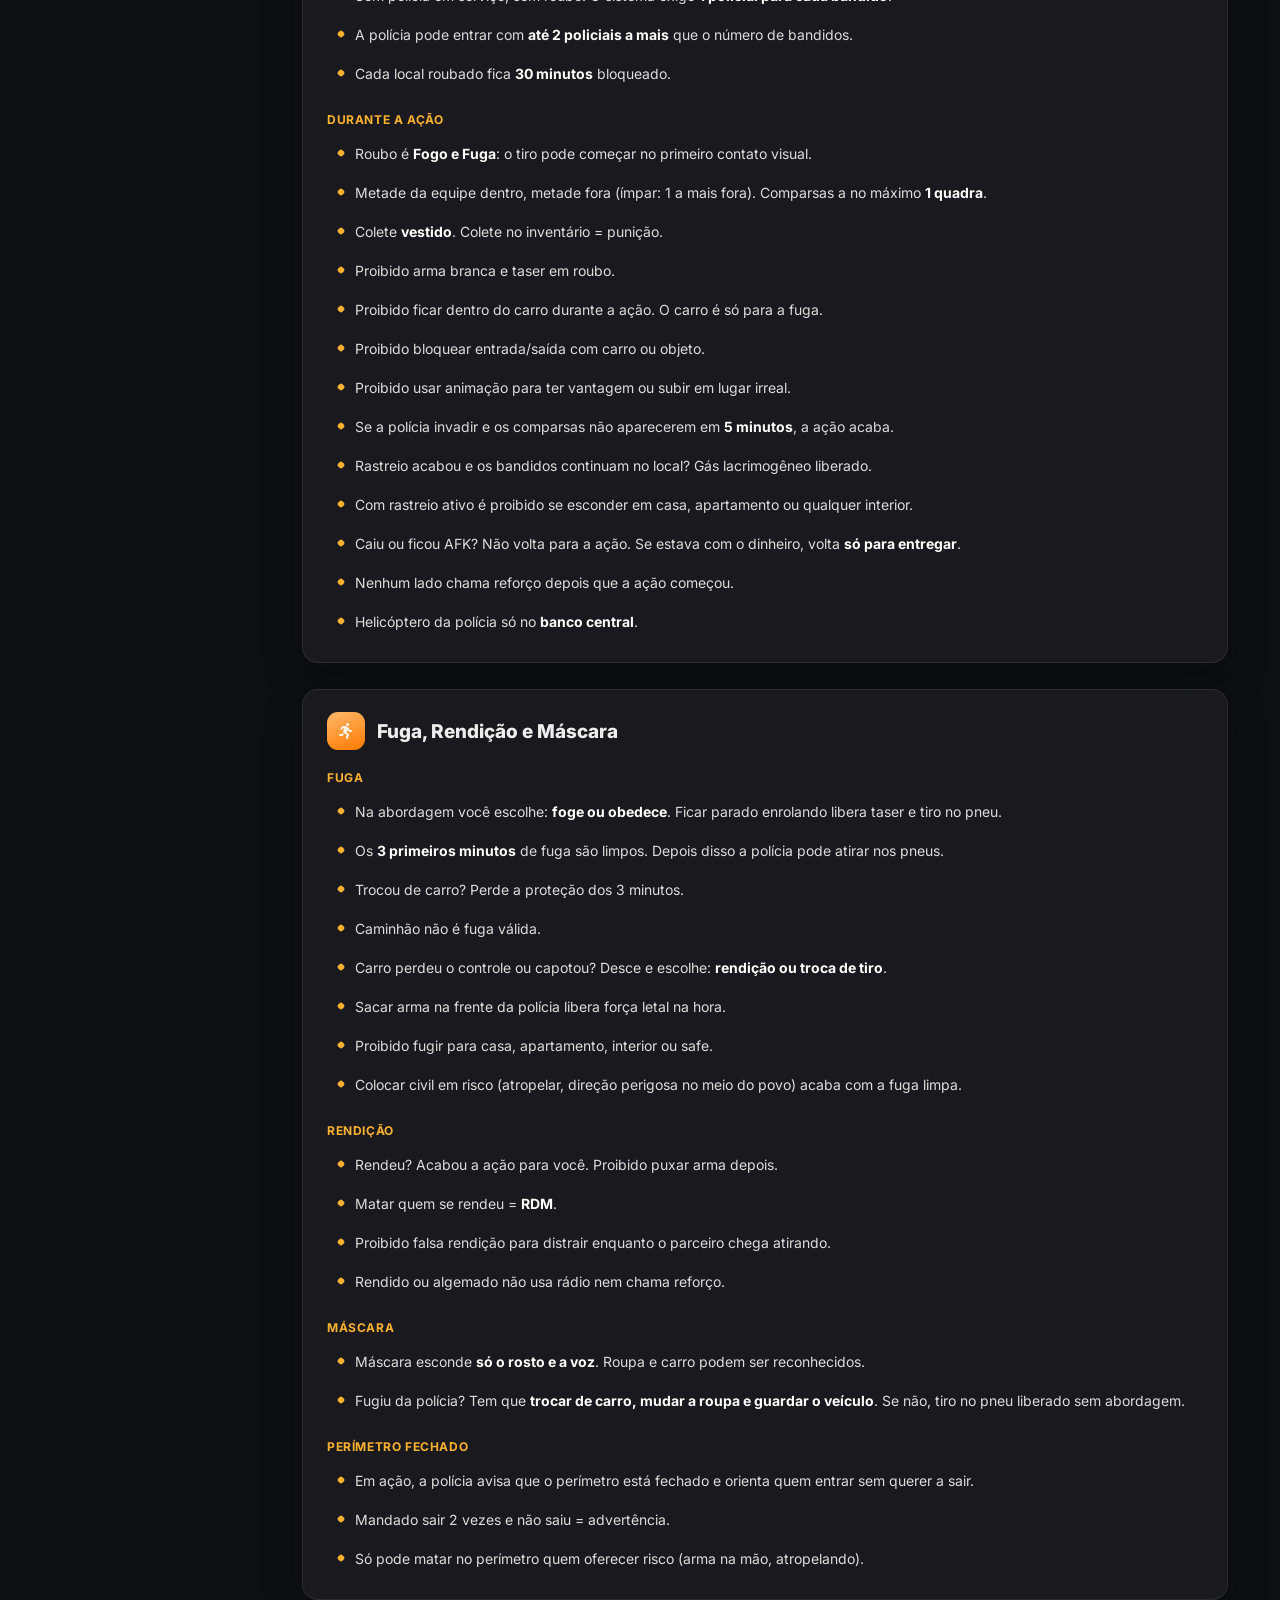
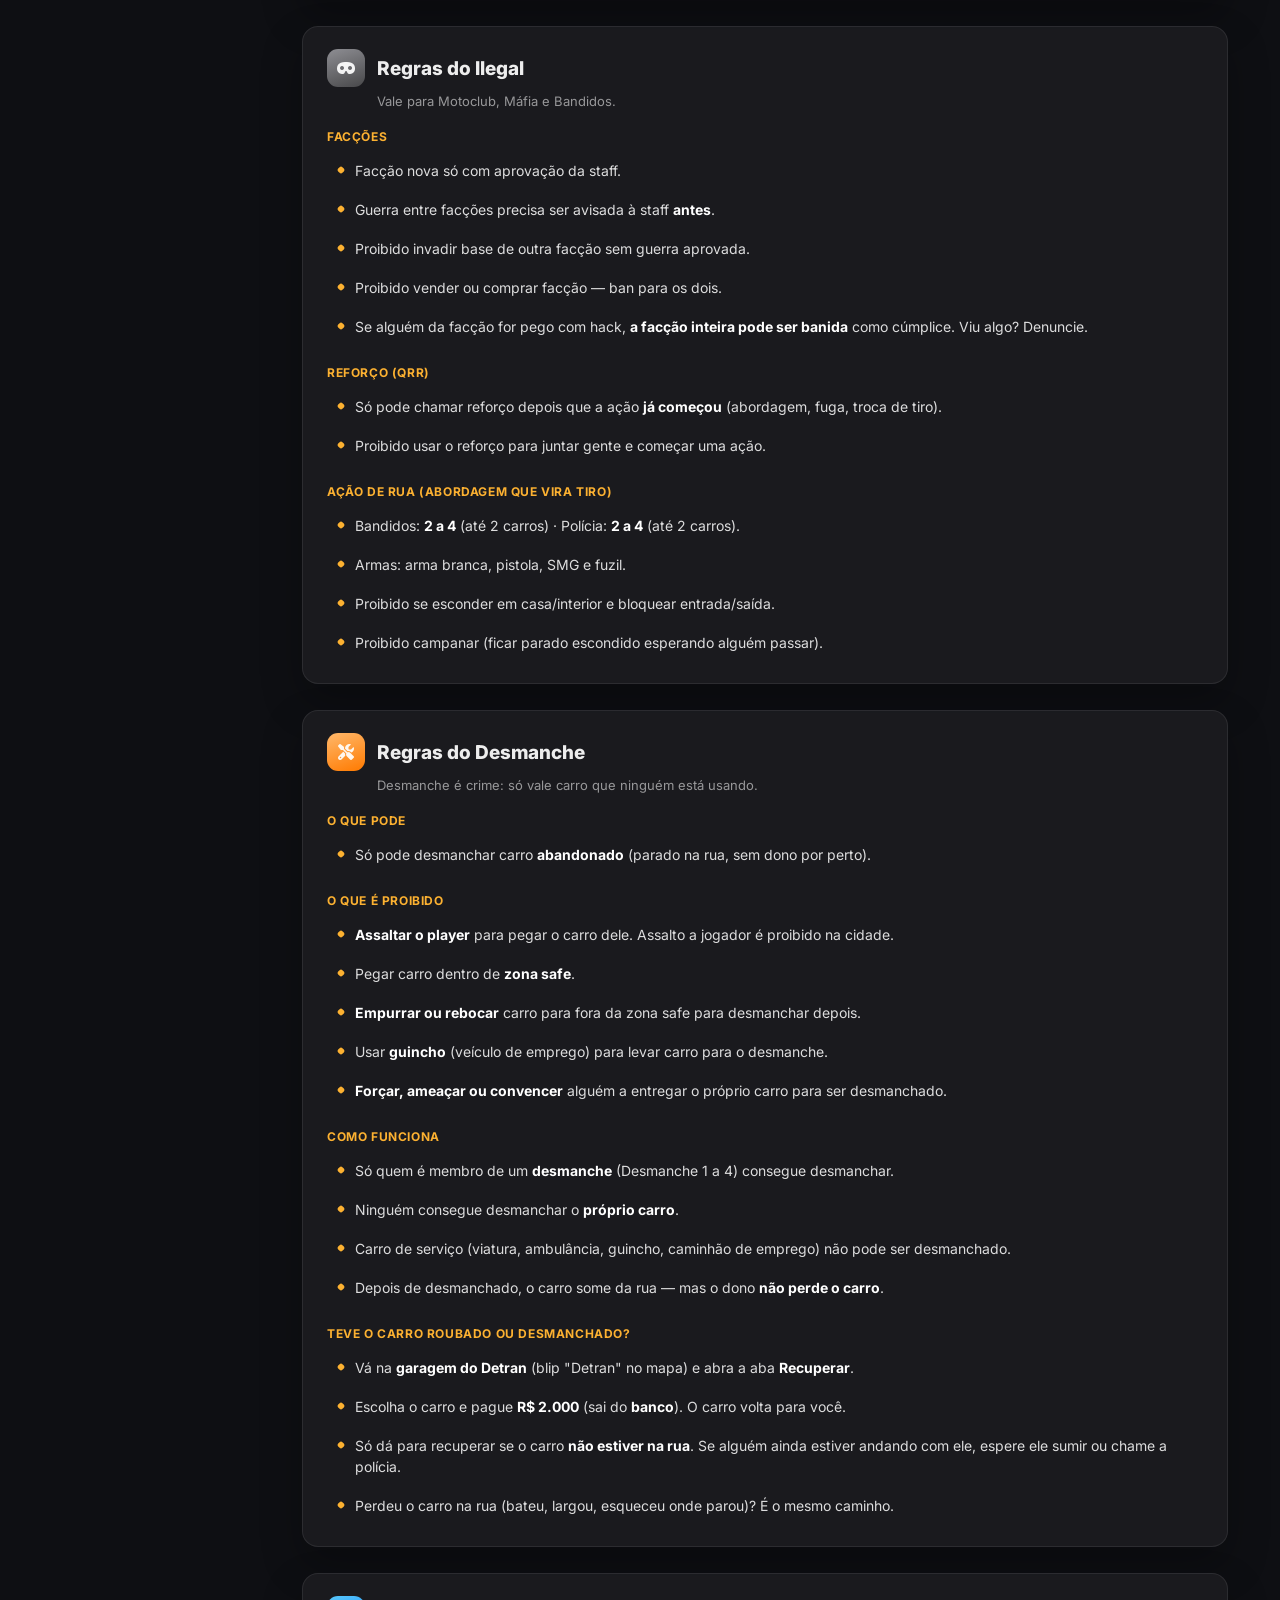
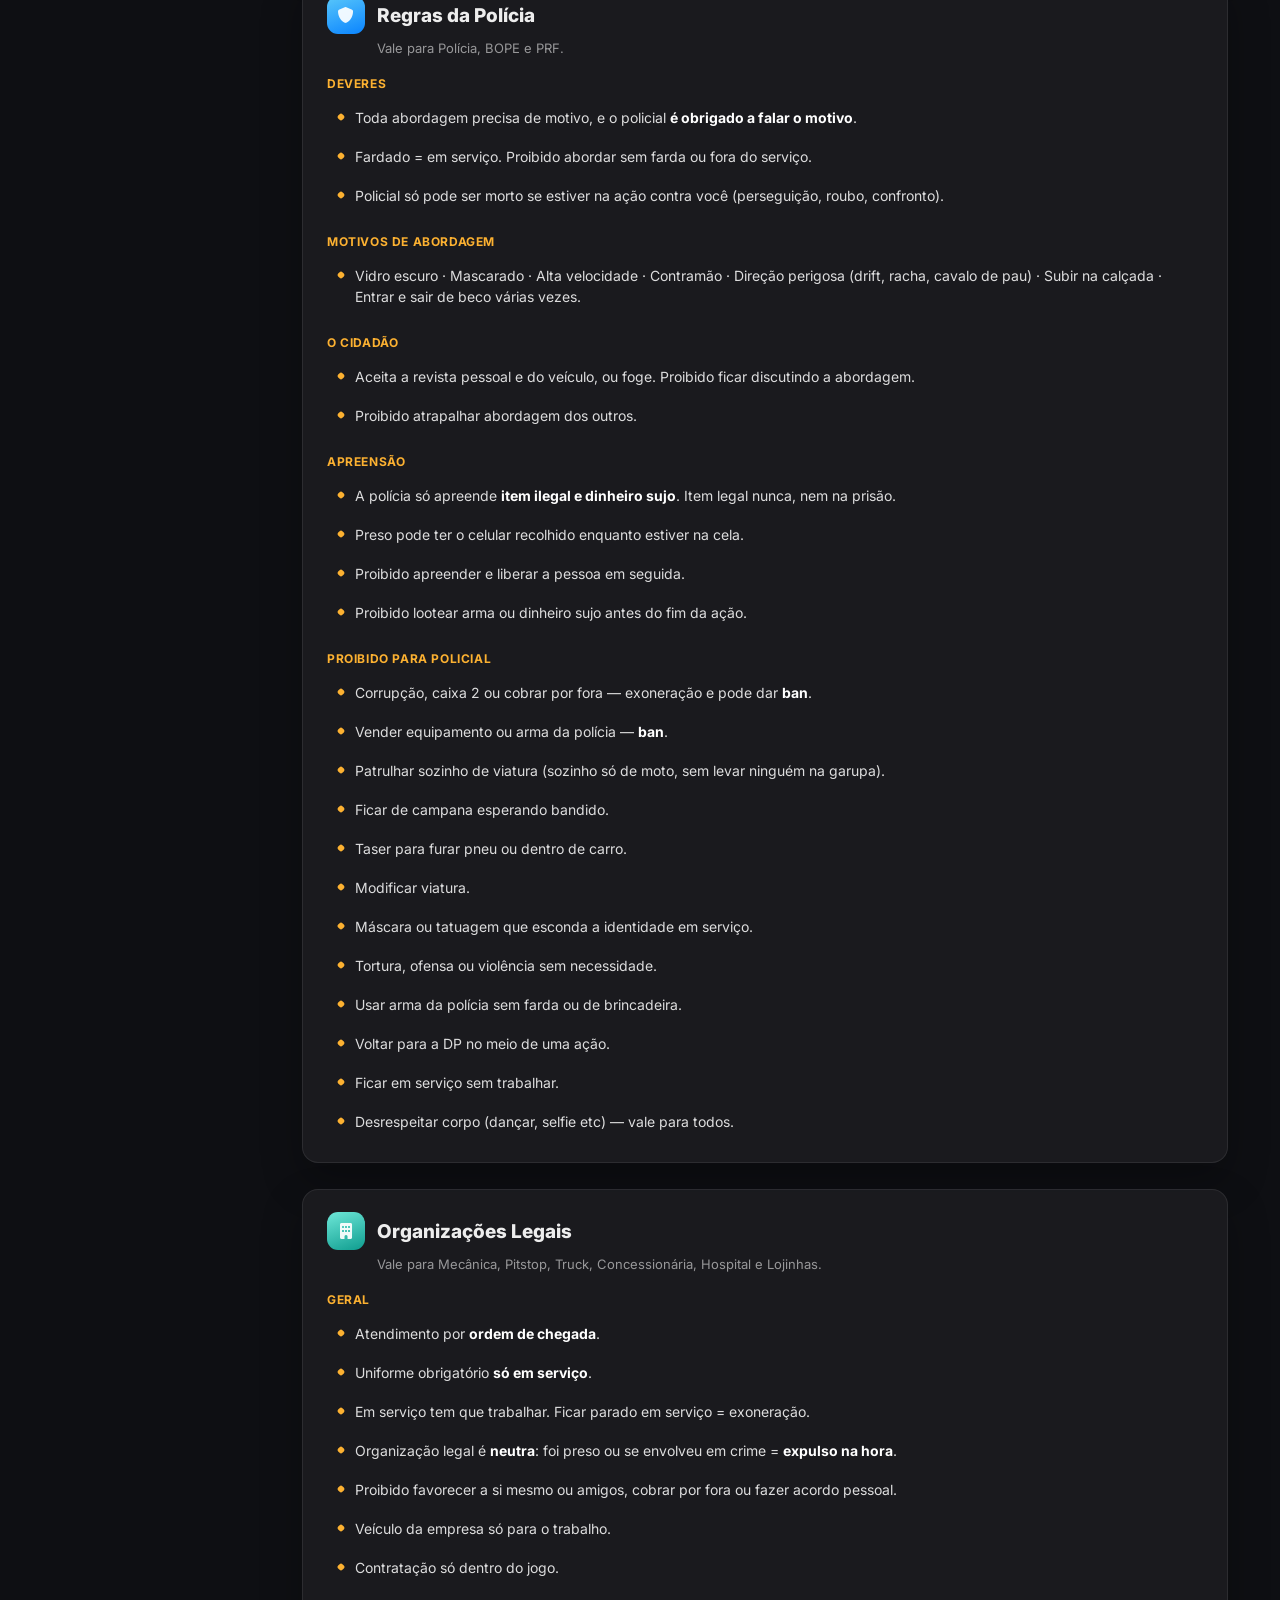
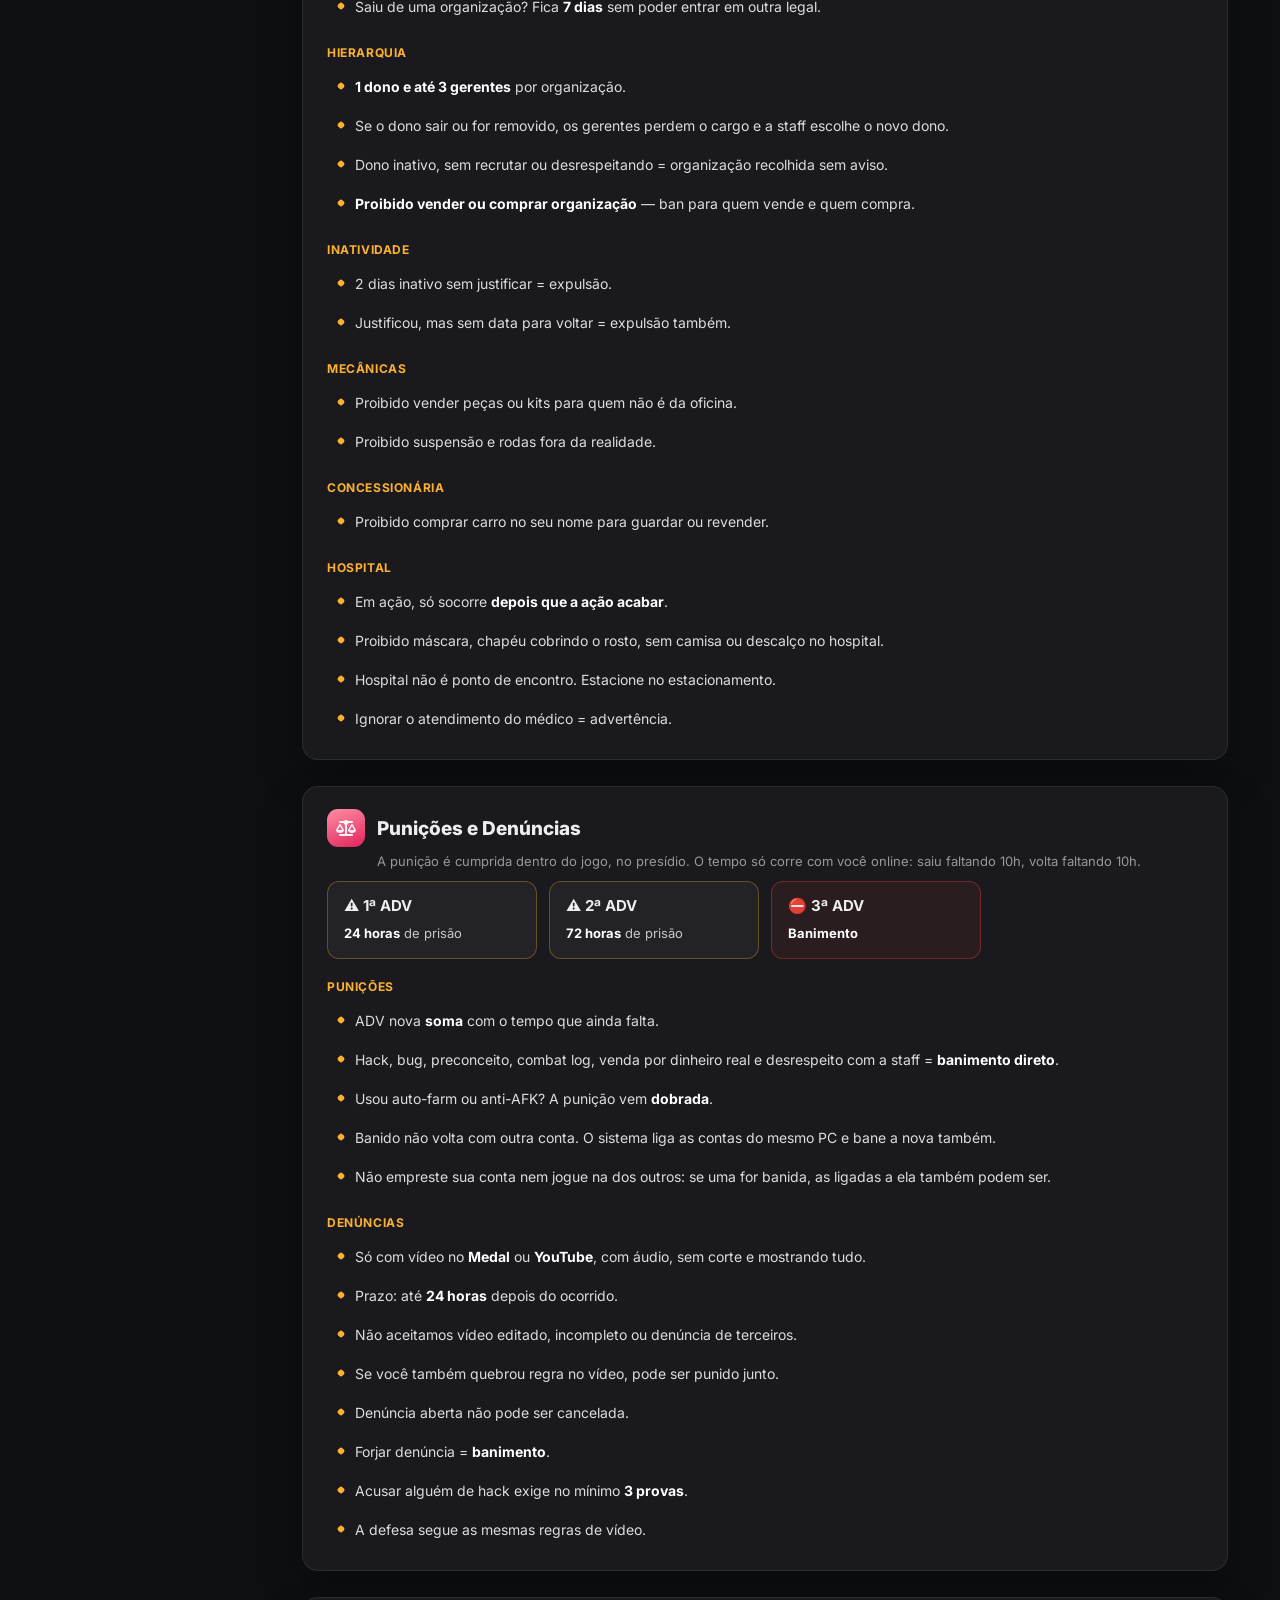
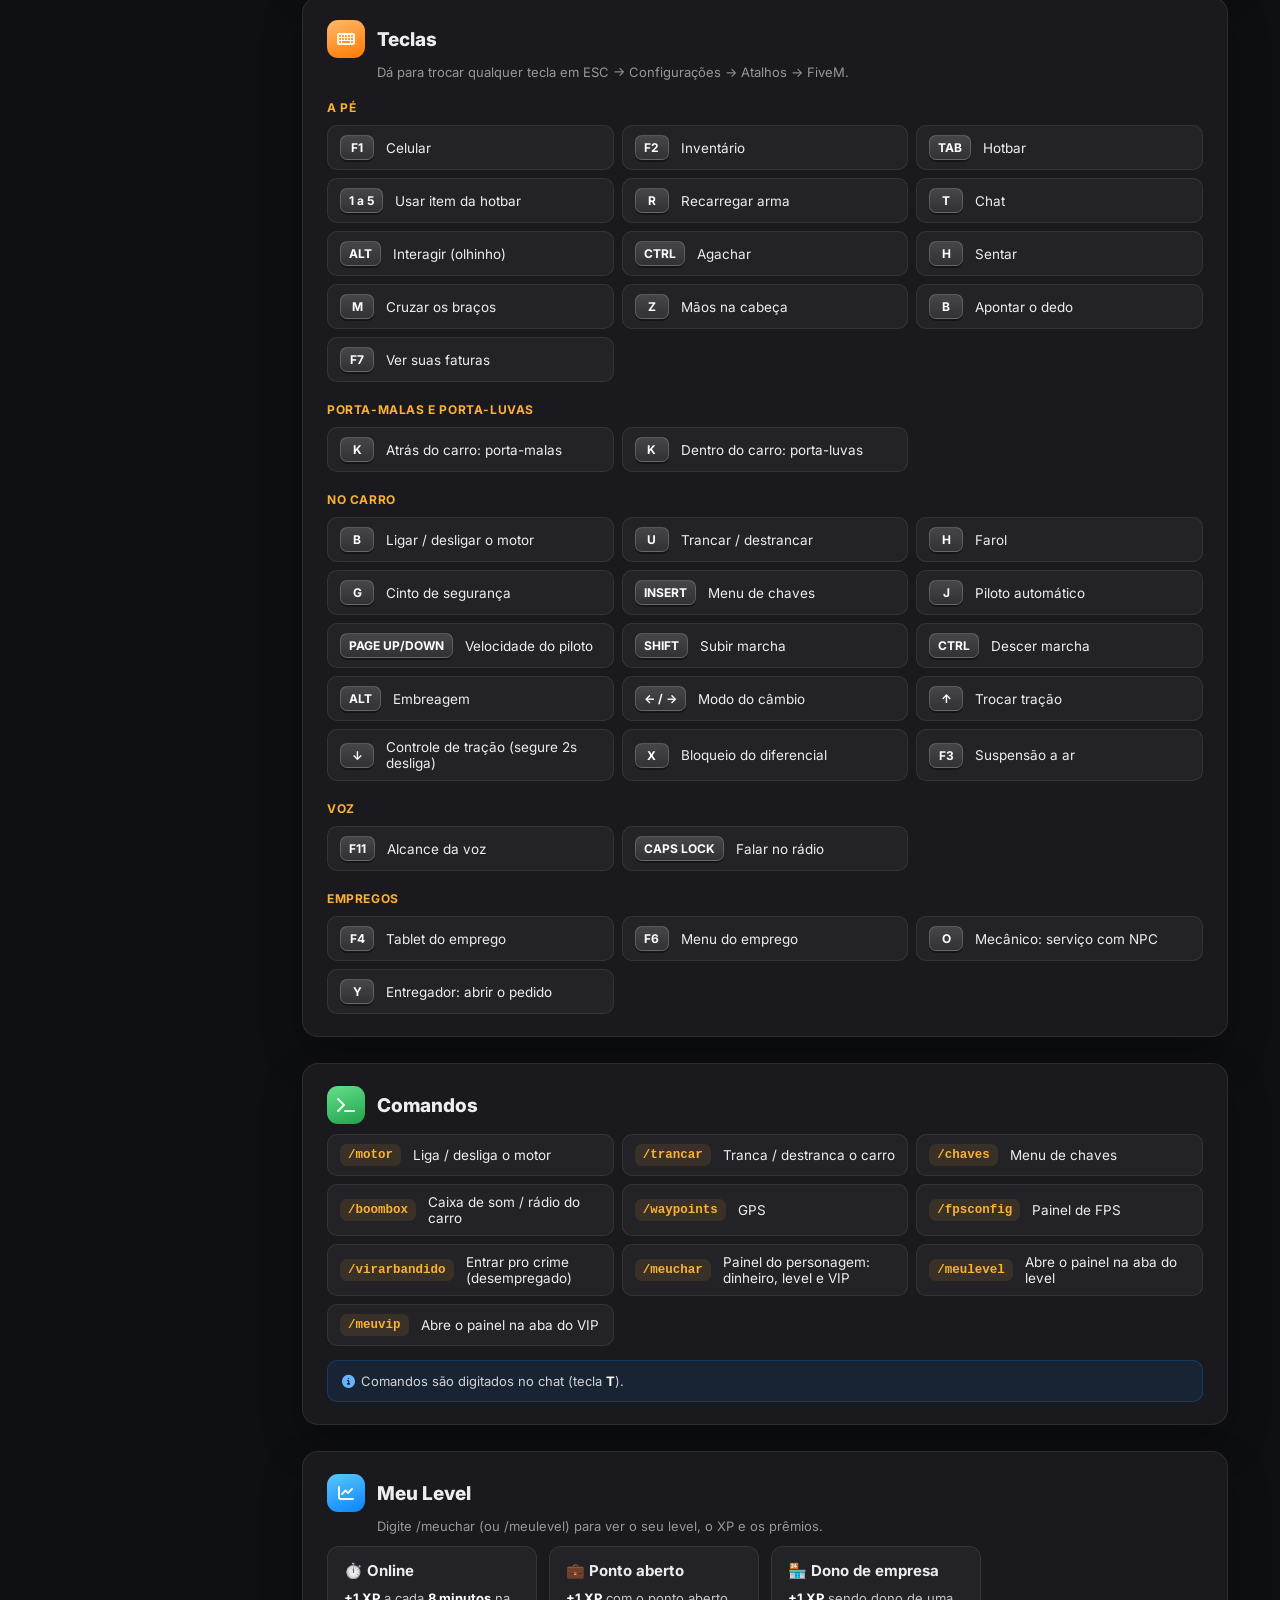
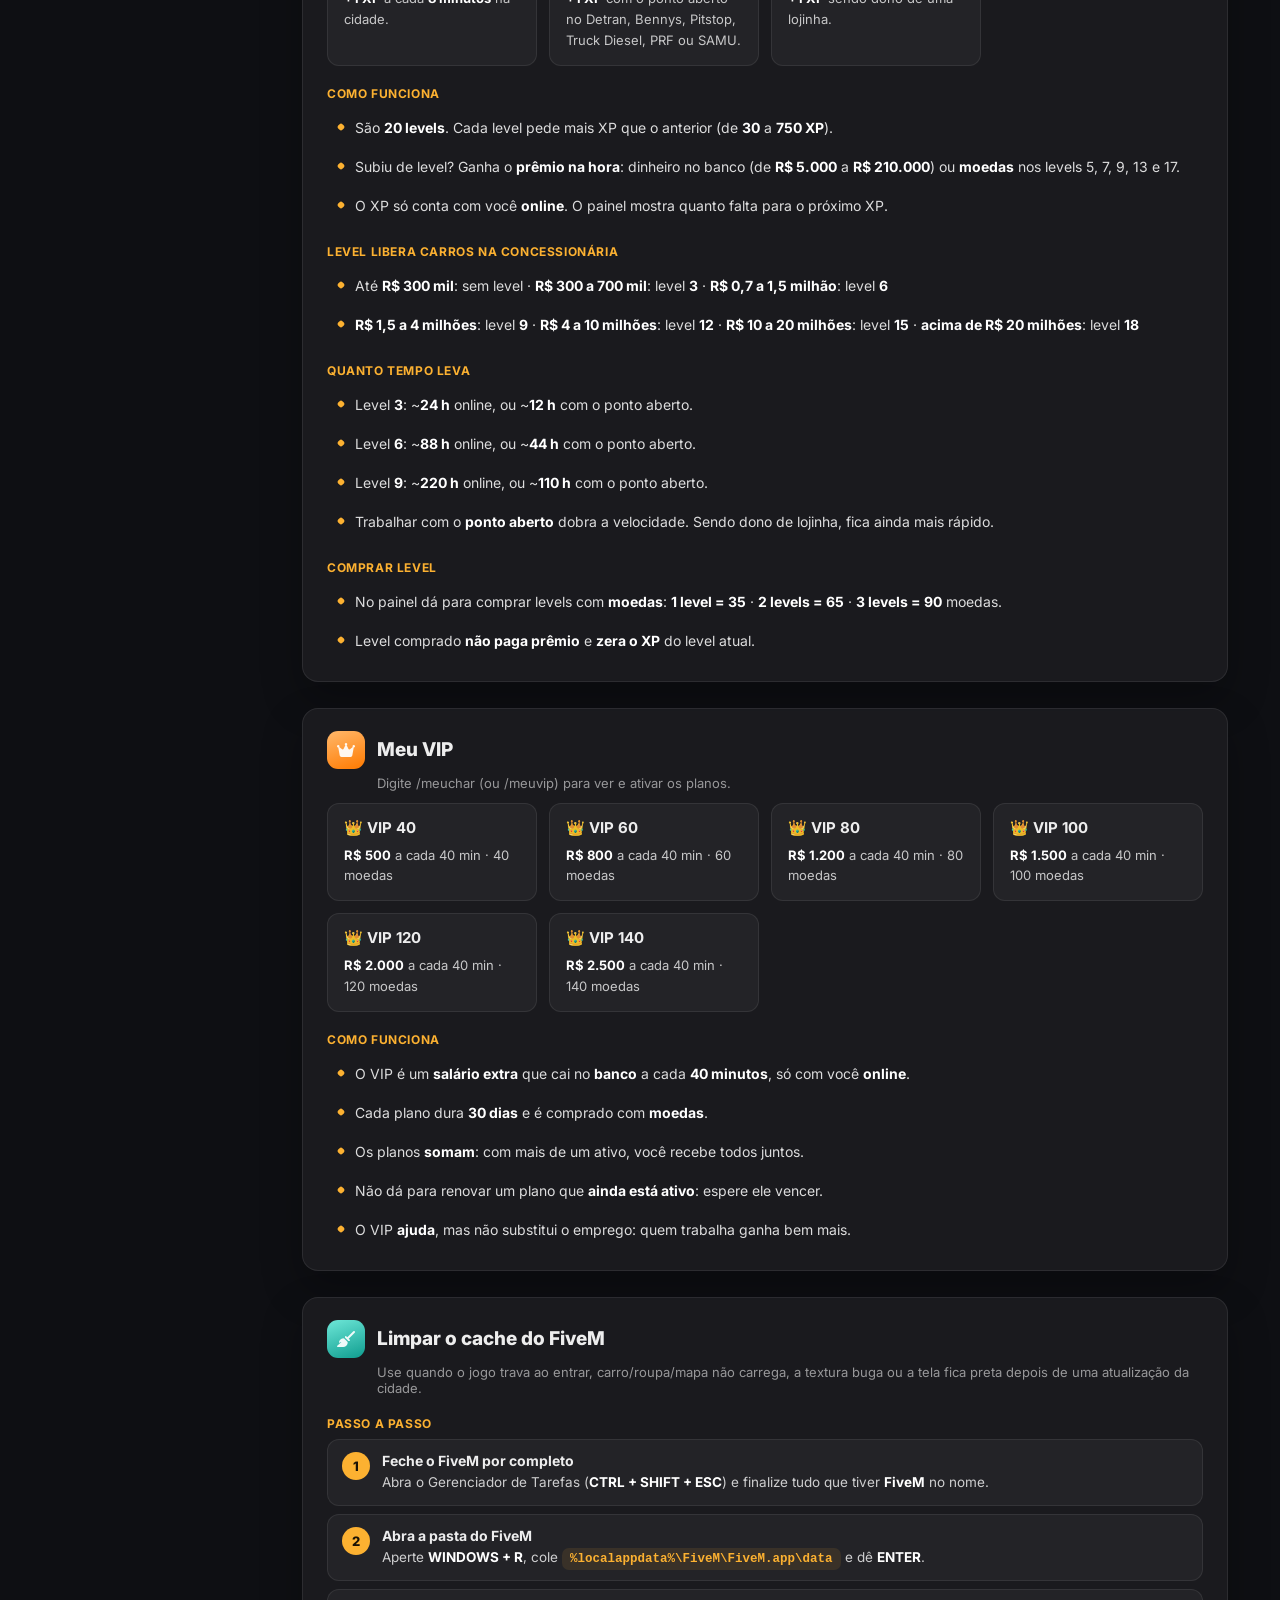
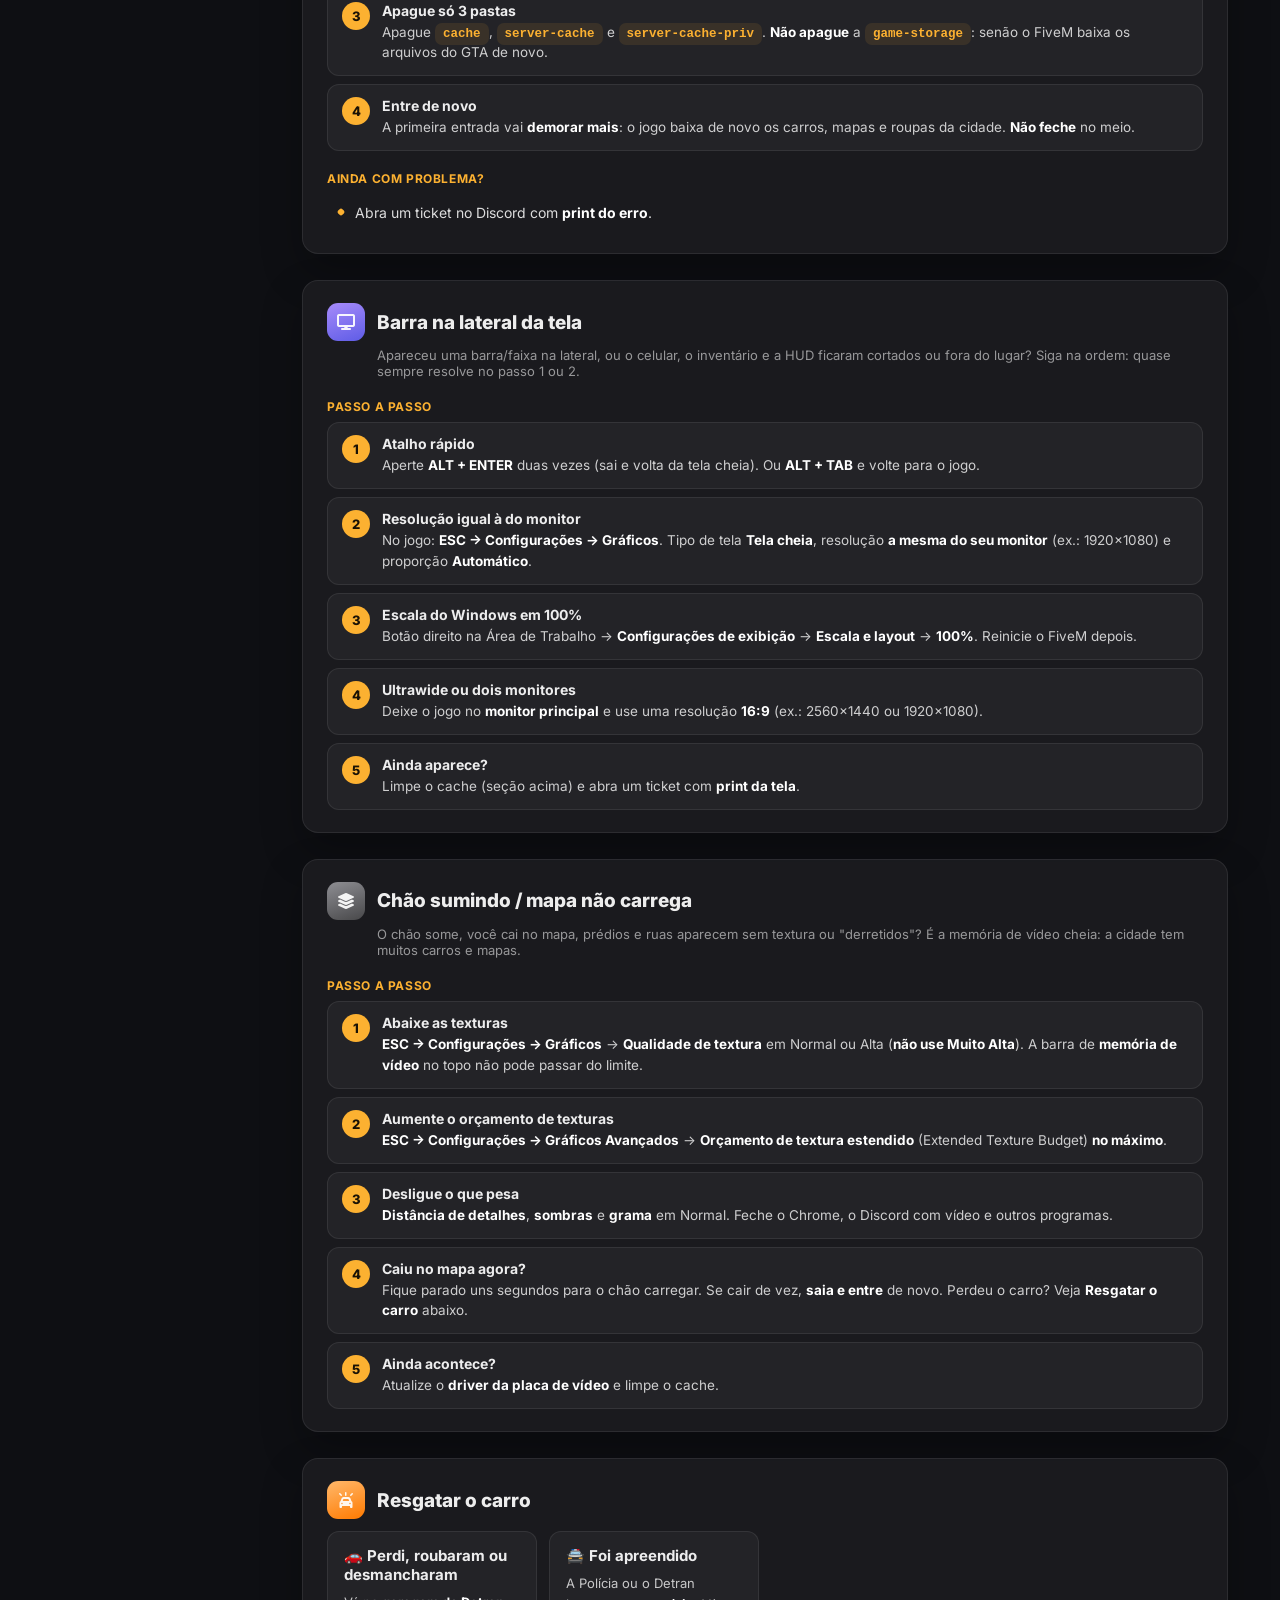
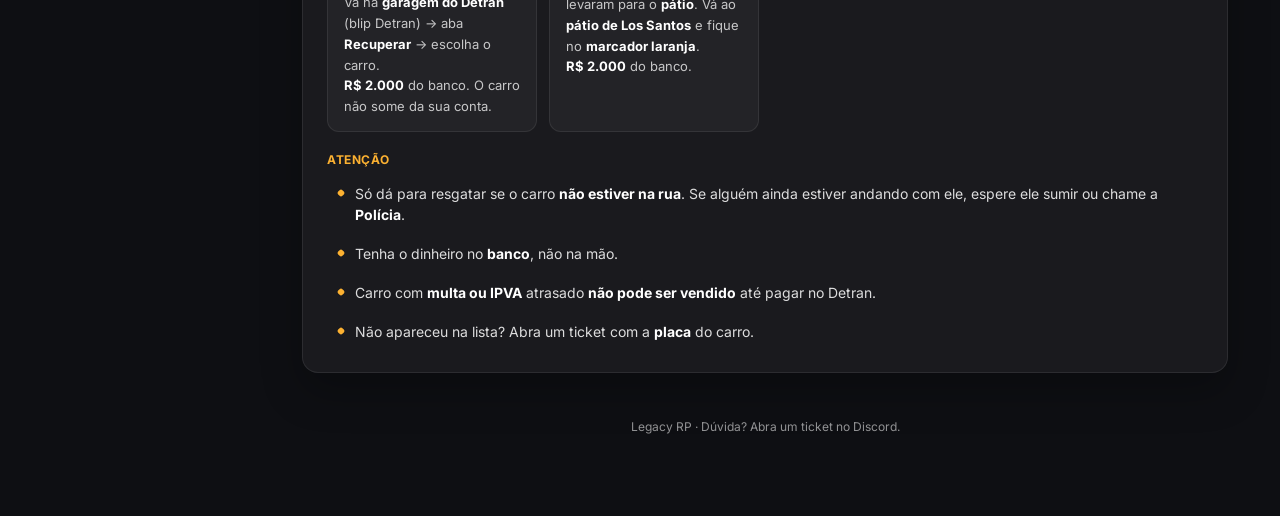
==== commit f035b256: "Add files via upload" ====
--- a/index.html
+++ b/index.html
@@ -292,7 +292,57 @@
     ['/motor','Liga / desliga o motor'], ['/trancar','Tranca / destranca o carro'], ['/chaves','Menu de chaves'],
     ['/boombox','Caixa de som / rádio do carro'], ['/waypoints','GPS'], ['/fpsconfig','Painel de FPS'],
     ['/virarbandido','Entrar pro crime (desempregado)'],
-  ]},
+    ['/meuchar','Painel do personagem: dinheiro, level e VIP'],
+    ['/meulevel','Abre o painel na aba do level'],
+    ['/meuvip','Abre o painel na aba do VIP'],
+  ]},
+
+  { id: 'level', icon: 'fa-chart-line', cor: 'c1', titulo: 'Meu Level', sub: 'Digite /meuchar (ou /meulevel) para ver o seu level, o XP e os prêmios.',
+    tiles: [
+      { t: '⏱️ Online', v: '**+1 XP** a cada **8 minutos** na cidade.' },
+      { t: '💼 Ponto aberto', v: '**+1 XP** com o ponto aberto no Detran, Bennys, Pitstop, Truck Diesel, PRF ou SAMU.' },
+      { t: '🏪 Dono de empresa', v: '**+1 XP** sendo dono de uma lojinha.' },
+    ],
+    blocos: [
+      { h: 'Como funciona', itens: [
+        'São **20 levels**. Cada level pede mais XP que o anterior (de **30** a **750 XP**).',
+        'Subiu de level? Ganha o **prêmio na hora**: dinheiro no banco (de **R$ 5.000** a **R$ 210.000**) ou **moedas** nos levels 5, 7, 9, 13 e 17.',
+        'O XP só conta com você **online**. O painel mostra quanto falta para o próximo XP.',
+      ]},
+      { h: 'Level libera carros na concessionária', itens: [
+        'Até **R$ 300 mil**: sem level · **R$ 300 a 700 mil**: level **3** · **R$ 0,7 a 1,5 milhão**: level **6**',
+        '**R$ 1,5 a 4 milhões**: level **9** · **R$ 4 a 10 milhões**: level **12** · **R$ 10 a 20 milhões**: level **15** · **acima de R$ 20 milhões**: level **18**',
+      ]},
+      { h: 'Quanto tempo leva', itens: [
+        'Level **3**: ~**24 h** online, ou ~**12 h** com o ponto aberto.',
+        'Level **6**: ~**88 h** online, ou ~**44 h** com o ponto aberto.',
+        'Level **9**: ~**220 h** online, ou ~**110 h** com o ponto aberto.',
+        'Trabalhar com o **ponto aberto** dobra a velocidade. Sendo dono de lojinha, fica ainda mais rápido.',
+      ]},
+      { h: 'Comprar level', itens: [
+        'No painel dá para comprar levels com **moedas**: **1 level = 35** · **2 levels = 65** · **3 levels = 90** moedas.',
+        'Level comprado **não paga prêmio** e **zera o XP** do level atual.',
+      ]},
+    ],
+  },
+
+  { id: 'vip', icon: 'fa-crown', cor: 'c4', titulo: 'Meu VIP', sub: 'Digite /meuchar (ou /meuvip) para ver e ativar os planos.',
+    tiles: [
+      { t: '👑 VIP 40', v: '**R$ 500** a cada 40 min · 40 moedas' },
+      { t: '👑 VIP 60', v: '**R$ 800** a cada 40 min · 60 moedas' },
+      { t: '👑 VIP 80', v: '**R$ 1.200** a cada 40 min · 80 moedas' },
+      { t: '👑 VIP 100', v: '**R$ 1.500** a cada 40 min · 100 moedas' },
+      { t: '👑 VIP 120', v: '**R$ 2.000** a cada 40 min · 120 moedas' },
+      { t: '👑 VIP 140', v: '**R$ 2.500** a cada 40 min · 140 moedas' },
+    ],
+    blocos: [{ h: 'Como funciona', itens: [
+      'O VIP é um **salário extra** que cai no **banco** a cada **40 minutos**, só com você **online**.',
+      'Cada plano dura **30 dias** e é comprado com **moedas**.',
+      'Os planos **somam**: com mais de um ativo, você recebe todos juntos.',
+      'Não dá para renovar um plano que **ainda está ativo**: espere ele vencer.',
+      'O VIP **ajuda**, mas não substitui o emprego: quem trabalha ganha bem mais.',
+    ]}],
+  },
 
   { grupo: 'Dúvidas', id: 'limpar-cache', icon: 'fa-broom', cor: 'c5', titulo: 'Limpar o cache do FiveM',
     sub: 'Use quando o jogo trava ao entrar, carro/roupa/mapa não carrega, a textura buga ou a tela fica preta depois de uma atualização da cidade.',
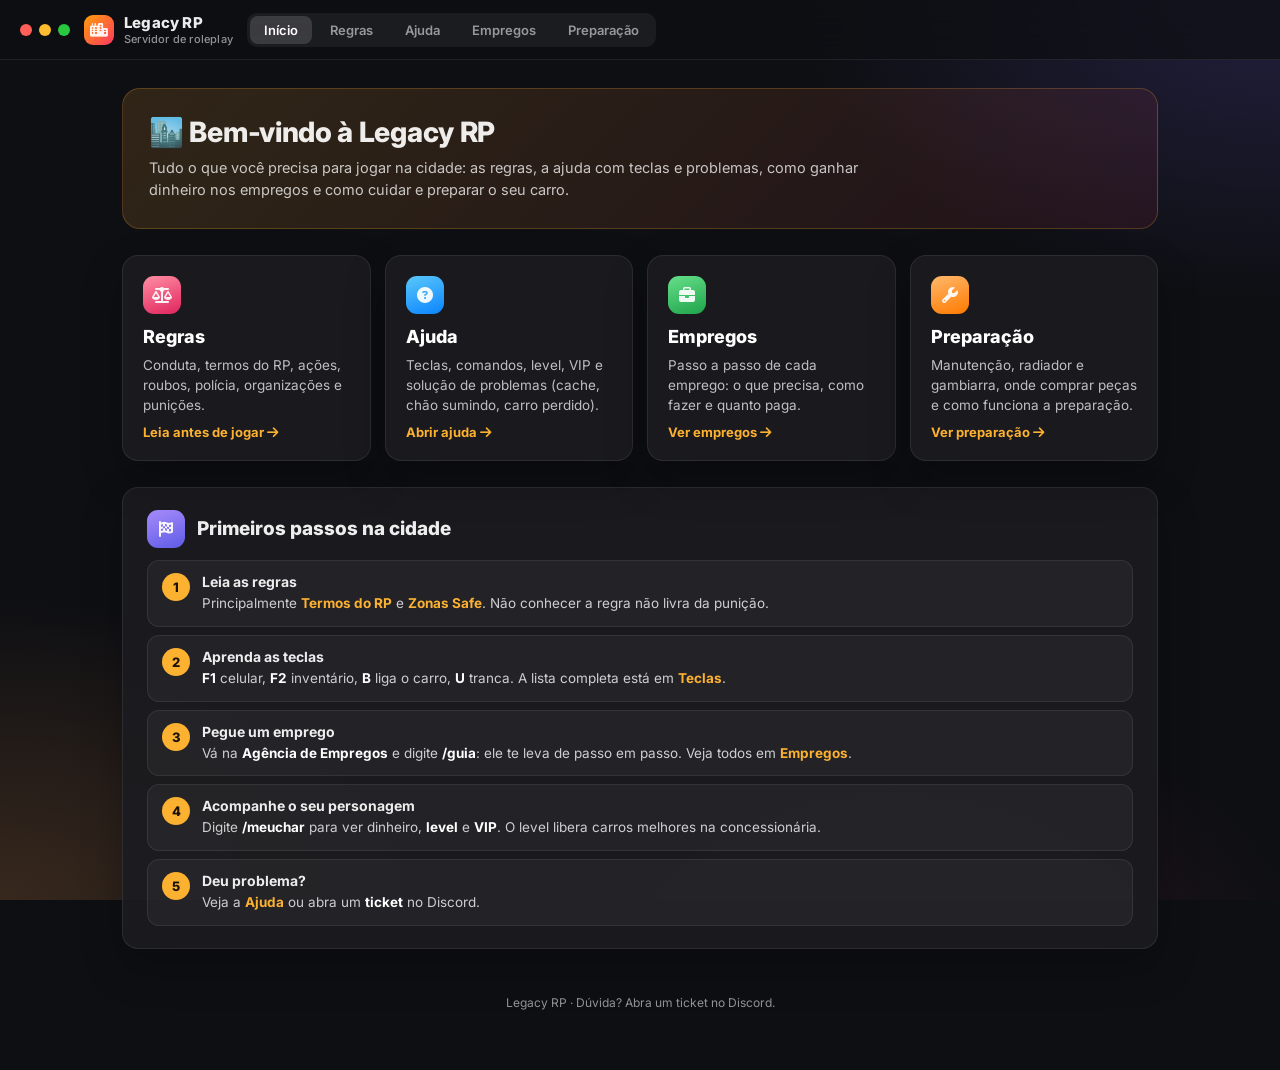
==== commit 302c8b82: "Add files via upload" ====
--- a/index.html
+++ b/index.html
@@ -3,391 +3,76 @@
 <head>
 <meta charset="UTF-8">
 <meta name="viewport" content="width=device-width, initial-scale=1">
-<title>Regras — Legacy RP</title>
-<meta name="description" content="Regras oficiais, teclas e comandos da cidade Legacy RP.">
+<title>Legacy RP</title>
+<meta name="description" content="Regras, ajuda, empregos e preparação de carros da cidade Legacy RP.">
 <link href="https://fonts.googleapis.com/css2?family=Inter:wght@400;500;600;700;800&display=swap" rel="stylesheet">
 <link rel="stylesheet" href="https://cdnjs.cloudflare.com/ajax/libs/font-awesome/6.5.1/css/all.min.css">
 <link rel="stylesheet" href="style.css">
+<script>
+  // Links antigos (tudo ficava nesta pagina): manda para a pagina nova certa
+  (function () {
+    var id = location.hash.slice(1);
+    if (!id) return;
+    var regras = ['gerais', 'termos', 'safe', 'acao', 'fuga', 'ilegal', 'desmanche', 'policia', 'orgs', 'punicoes'];
+    var ajuda = ['teclas', 'comandos', 'level', 'vip', 'limpar-cache', 'barra-lateral', 'chao-sumir', 'resgatar-carro'];
+    if (regras.indexOf(id) >= 0) location.replace('regras.html#' + id);
+    else if (ajuda.indexOf(id) >= 0) location.replace('ajuda.html#' + id);
+  })();
+</script>
 </head>
 <body>
 <header class="topbar">
-  <button class="menu-btn" id="menuBtn" aria-label="Menu"><i class="fa-solid fa-bars"></i></button>
   <div class="traffic"><i></i><i></i><i></i></div>
-  <a class="brand" href="#inicio"><span class="logo"><i class="fa-solid fa-city"></i></span><span>Legacy RP<small>Regras da cidade</small></span></a>
-  <nav class="pages"><a href="index.html" class="on">Regras</a><a href="empregos.html">Empregos</a><a href="preparacao.html">Preparação</a></nav>
+  <a class="brand" href="index.html"><span class="logo"><i class="fa-solid fa-city"></i></span><span>Legacy RP<small>Servidor de roleplay</small></span></a>
+  <nav class="pages"><a href="index.html" class="on">Início</a><a href="regras.html">Regras</a><a href="ajuda.html">Ajuda</a><a href="empregos.html">Empregos</a><a href="preparacao.html">Preparação</a></nav>
   <div class="grow"></div>
-  <label class="search"><i class="fa-solid fa-magnifying-glass"></i><input id="q" type="search" placeholder="Buscar regra... (ex: RDM, fuga, colete)" autocomplete="off"></label>
 </header>
 
-<div class="layout">
-  <aside id="side"></aside>
-  <main>
-    <div class="hero" id="inicio">
-      <h1>📜 Regras da Legacy RP</h1>
-      <p>Ao entrar na cidade você concorda com todas as regras abaixo. Não conhecer a regra não livra da punição. Os exemplos são só exemplos — não são os únicos casos punidos.</p>
-      <div class="quick" id="quick"></div>
-    </div>
-    <div id="content"></div>
-    <div class="empty" id="empty"><i class="fa-solid fa-magnifying-glass" style="font-size:28px;margin-bottom:10px;display:block"></i>Nenhuma regra encontrada.</div>
-    <footer>Legacy RP · Dúvida? Abra um ticket no Discord.</footer>
-  </main>
-</div>
+<main class="home">
+  <div class="hero">
+    <h1>🏙️ Bem-vindo à Legacy RP</h1>
+    <p>Tudo o que você precisa para jogar na cidade: as regras, a ajuda com teclas e problemas, como ganhar dinheiro nos empregos e como cuidar e preparar o seu carro.</p>
+  </div>
 
-<script>
-// Conteudo das regras. Para editar: mude o texto aqui. **texto** vira negrito.
-const SECOES = [
-  { grupo: 'Regras', id: 'gerais', icon: 'fa-handshake', cor: 'c1', titulo: 'Regras Gerais', blocos: [
-    { h: 'Conduta', itens: [
-      'Respeito é obrigatório. Racismo, homofobia, machismo ou qualquer preconceito = **banimento**.',
-      'Proibido hack, mod menu, macro, auto-farm ou anti-AFK.',
-      'Achou bug? Reporte no ticket. Usar bug a seu favor = **banimento**.',
-      'Proibido vender, comprar ou trocar qualquer coisa da cidade por dinheiro real.',
-      'Proibido divulgar outros servidores ou criar Discord por fora para juntar players.',
-      'Proibido doar dinheiro, veículo ou item para outro player (nem na despedida). Advertência para **os dois**.',
-      'Proibido calote em venda ou serviço combinado na hora. Empréstimo e fiado são por sua conta.',
-    ]},
-    { h: 'Imersão', itens: [
-      'Proibido sair do RP. Nada de falar "ADM", "staff", "ban", "RDM", "tô gravando" dentro da cidade.',
-      'Problema numa ação? Termina o RP e resolve no ticket.',
-      'Morto ou desmaiado não fala nem escuta.',
-      'Proibido personagem bugado/deformado, roupa transparente ou capacete fora da moto.',
-      'Proibido Fake Polícia, Fake Mecânico, Fake Médico.',
-    ]},
-    { h: 'Personagem', itens: [
-      'Nome e sobrenome reais (ex.: Luiz Batista, Ana Martins).',
-      'Proibido nome com duplo sentido, palavrão ou conotação sexual. Pode dar reset do personagem.',
-    ]},
-  ]},
-  { id: 'termos', icon: 'fa-book-open', cor: 'c2', titulo: 'Termos do RP', sub: 'O que cada sigla significa e exemplos do que é proibido.', termos: [
-    { n: 'AMOR À VIDA', d: 'Aja como quem tem medo de morrer.', ex: ['Reagir com arma na cara', 'Pedir para morrer', 'Pular de ponte para fugir', 'Pular de carro em alta velocidade'] },
-    { n: 'POWER GAMING', d: 'Fazer o que seria impossível na vida real.', ex: ['Subir morro sem trilha com carro de rua', 'Jogar o carro na água', 'Capotar feio e seguir normal', 'Correr com 2+ pneus furados', 'Chutar alguém de cima da moto', 'Animação algemado'] },
-    { n: 'META GAMING', d: 'Usar informação de fora do RP.', ex: ['Achar alguém pela live', 'Reconhecer mascarado pela voz', 'Reconhecer pelo ID sem conhecer'] },
-    { n: 'RDM', d: 'Matar sem motivo de RP.', ex: ['Matar porque "acha" que foi ele', 'Matar sem a vítima saber da intenção', 'Matar por dedo do meio'] },
-    { n: 'VDM', d: 'Usar o carro como arma.', ex: ['Atropelar de propósito', 'Jogar o carro em moto/bike', 'Fechar entrada de ação com carro'] },
-    { n: 'COMBAT LOG', d: 'Sair do jogo para fugir de ação, abordagem ou prisão = **banimento**.', ex: [] },
-    { n: 'EMBOSCADA', d: 'Armadilha de má fé.', ex: ['Marcar venda e roubar', 'Se render e atirar depois', 'Chamar mecânico/médico para roubar'] },
-    { n: 'FORÇAR RP', d: 'Criar ação do nada.', ex: ['Passar na frente da DP para chamar polícia', 'Provocar sem motivo'] },
-    { n: 'DARK RP', d: 'Tortura, abuso, assédio, pedofilia ou preconceito = **banimento**.', ex: [] },
-    { n: 'LOOT INDEVIDO', d: 'Proibido lootear corpo de ação que você não participou. Achou alguém ferido? Chame o socorro.', ex: [] },
-  ]},
-  { id: 'safe', icon: 'fa-shield-halved', cor: 'c3', titulo: 'Zonas Safe, Morte e Proibições', blocos: [
-    { h: 'Zonas safe', itens: [
-      '**Locais:** Hospital, Delegacia, Concessionária, Mecânicas (Mecânica, Pitstop, Truck), Agência de Empregos e Garagens.',
-      'Na safe é proibido qualquer ação ilegal ou troca de tiro.',
-      'Proibido usar máscara, fazer baderna ou som alto na safe.',
-      '**Proibido fugir para dentro da safe** — fuga para safe não salva ninguém.',
-    ]},
-    { h: 'Morte e memória', itens: [
-      'Morreu ou desmaiou? **Esquece tudo** da ação e de quem estava nela.',
-      'Só lembra se o médico te reanimar **no local**.',
-      'Proibido voltar para a mesma ação depois de morto, dos dois lados.',
-      'Proibido se vingar de quem te matou.',
-    ]},
-    { h: 'Proibido na cidade', itens: [
-      '**Assaltar jogadores.** Só pode roubar estabelecimentos.',
-      '**Sequestro e refém.** Nenhum tipo.',
-      'Roubar helicóptero ou avião.',
-      'Usar veículo de emprego (caminhão, guincho, viatura, ambulância) em ação ilegal.',
-      'Pegar veículo de emprego sem ser do emprego.',
-      'Pousar/decolar aeronave em lugar irreal.',
-    ]},
-  ]},
-  { id: 'acao', icon: 'fa-gun', cor: 'c6', titulo: 'Regras de Ação (Roubos)', tiles: [
-    { t: '🏪 Lojinha', v: '**1 a 3** bandidos<br>Só pistola' },
-    { t: '🏦 Banco menor', v: '**2 a 5** bandidos<br>Pistola e SMG' },
-    { t: '🏛️ Banco central', v: '**4 a 8** bandidos<br>Todas as armas · helicóptero liberado' },
-  ], blocos: [
-    { h: 'Quem pode roubar', itens: [
-      'Só **bandido** rouba. Desempregado vira bandido com **/virarbandido**.',
-      'Sem polícia em serviço, sem roubo. O sistema exige **1 policial para cada bandido**.',
-      'A polícia pode entrar com **até 2 policiais a mais** que o número de bandidos.',
-      'Cada local roubado fica **30 minutos** bloqueado.',
-    ]},
-    { h: 'Durante a ação', itens: [
-      'Roubo é **Fogo e Fuga**: o tiro pode começar no primeiro contato visual.',
-      'Metade da equipe dentro, metade fora (ímpar: 1 a mais fora). Comparsas a no máximo **1 quadra**.',
-      'Colete **vestido**. Colete no inventário = punição.',
-      'Proibido arma branca e taser em roubo.',
-      'Proibido ficar dentro do carro durante a ação. O carro é só para a fuga.',
-      'Proibido bloquear entrada/saída com carro ou objeto.',
-      'Proibido usar animação para ter vantagem ou subir em lugar irreal.',
-      'Se a polícia invadir e os comparsas não aparecerem em **5 minutos**, a ação acaba.',
-      'Rastreio acabou e os bandidos continuam no local? Gás lacrimogêneo liberado.',
-      'Com rastreio ativo é proibido se esconder em casa, apartamento ou qualquer interior.',
-      'Caiu ou ficou AFK? Não volta para a ação. Se estava com o dinheiro, volta **só para entregar**.',
-      'Nenhum lado chama reforço depois que a ação começou.',
-      'Helicóptero da polícia só no **banco central**.',
-    ]},
-  ]},
-  { id: 'fuga', icon: 'fa-person-running', cor: 'c4', titulo: 'Fuga, Rendição e Máscara', blocos: [
-    { h: 'Fuga', itens: [
-      'Na abordagem você escolhe: **foge ou obedece**. Ficar parado enrolando libera taser e tiro no pneu.',
-      'Os **3 primeiros minutos** de fuga são limpos. Depois disso a polícia pode atirar nos pneus.',
-      'Trocou de carro? Perde a proteção dos 3 minutos.',
-      'Caminhão não é fuga válida.',
-      'Carro perdeu o controle ou capotou? Desce e escolhe: **rendição ou troca de tiro**.',
-      'Sacar arma na frente da polícia libera força letal na hora.',
-      'Proibido fugir para casa, apartamento, interior ou safe.',
-      'Colocar civil em risco (atropelar, direção perigosa no meio do povo) acaba com a fuga limpa.',
-    ]},
-    { h: 'Rendição', itens: [
-      'Rendeu? Acabou a ação para você. Proibido puxar arma depois.',
-      'Matar quem se rendeu = **RDM**.',
-      'Proibido falsa rendição para distrair enquanto o parceiro chega atirando.',
-      'Rendido ou algemado não usa rádio nem chama reforço.',
-    ]},
-    { h: 'Máscara', itens: [
-      'Máscara esconde **só o rosto e a voz**. Roupa e carro podem ser reconhecidos.',
-      'Fugiu da polícia? Tem que **trocar de carro, mudar a roupa e guardar o veículo**. Se não, tiro no pneu liberado sem abordagem.',
-    ]},
-    { h: 'Perímetro fechado', itens: [
-      'Em ação, a polícia avisa que o perímetro está fechado e orienta quem entrar sem querer a sair.',
-      'Mandado sair 2 vezes e não saiu = advertência.',
-      'Só pode matar no perímetro quem oferecer risco (arma na mão, atropelando).',
-    ]},
-  ]},
-  { id: 'ilegal', icon: 'fa-mask', cor: 'c7', titulo: 'Regras do Ilegal', sub: 'Vale para Motoclub, Máfia e Bandidos.', blocos: [
-    { h: 'Facções', itens: [
-      'Facção nova só com aprovação da staff.',
-      'Guerra entre facções precisa ser avisada à staff **antes**.',
-      'Proibido invadir base de outra facção sem guerra aprovada.',
-      'Proibido vender ou comprar facção — ban para os dois.',
-      'Se alguém da facção for pego com hack, **a facção inteira pode ser banida** como cúmplice. Viu algo? Denuncie.',
-    ]},
-    { h: 'Reforço (QRR)', itens: [
-      'Só pode chamar reforço depois que a ação **já começou** (abordagem, fuga, troca de tiro).',
-      'Proibido usar o reforço para juntar gente e começar uma ação.',
-    ]},
-    { h: 'Ação de rua (abordagem que vira tiro)', itens: [
-      'Bandidos: **2 a 4** (até 2 carros) · Polícia: **2 a 4** (até 2 carros).',
-      'Armas: arma branca, pistola, SMG e fuzil.',
-      'Proibido se esconder em casa/interior e bloquear entrada/saída.',
-      'Proibido campanar (ficar parado escondido esperando alguém passar).',
-    ]},
-  ]},
-  { id: 'desmanche', icon: 'fa-screwdriver-wrench', cor: 'c4', titulo: 'Regras do Desmanche', sub: 'Desmanche é crime: só vale carro que ninguém está usando.', blocos: [
-    { h: 'O que pode', itens: [
-      'Só pode desmanchar carro **abandonado** (parado na rua, sem dono por perto).',
-    ]},
-    { h: 'O que é proibido', itens: [
-      '**Assaltar o player** para pegar o carro dele. Assalto a jogador é proibido na cidade.',
-      'Pegar carro dentro de **zona safe**.',
-      '**Empurrar ou rebocar** carro para fora da zona safe para desmanchar depois.',
-      'Usar **guincho** (veículo de emprego) para levar carro para o desmanche.',
-      '**Forçar, ameaçar ou convencer** alguém a entregar o próprio carro para ser desmanchado.',
-    ]},
-    { h: 'Como funciona', itens: [
-      'Só quem é membro de um **desmanche** (Desmanche 1 a 4) consegue desmanchar.',
-      'Ninguém consegue desmanchar o **próprio carro**.',
-      'Carro de serviço (viatura, ambulância, guincho, caminhão de emprego) não pode ser desmanchado.',
-      'Depois de desmanchado, o carro some da rua — mas o dono **não perde o carro**.',
-    ]},
-    { h: 'Teve o carro roubado ou desmanchado?', itens: [
-      'Vá na **garagem do Detran** (blip "Detran" no mapa) e abra a aba **Recuperar**.',
-      'Escolha o carro e pague **R$ 2.000** (sai do **banco**). O carro volta para você.',
-      'Só dá para recuperar se o carro **não estiver na rua**. Se alguém ainda estiver andando com ele, espere ele sumir ou chame a polícia.',
-      'Perdeu o carro na rua (bateu, largou, esqueceu onde parou)? É o mesmo caminho.',
-    ]},
-  ]},
-  { id: 'policia', icon: 'fa-shield', cor: 'c1', titulo: 'Regras da Polícia', sub: 'Vale para Polícia, BOPE e PRF.', blocos: [
-    { h: 'Deveres', itens: [
-      'Toda abordagem precisa de motivo, e o policial **é obrigado a falar o motivo**.',
-      'Fardado = em serviço. Proibido abordar sem farda ou fora do serviço.',
-      'Policial só pode ser morto se estiver na ação contra você (perseguição, roubo, confronto).',
-    ]},
-    { h: 'Motivos de abordagem', itens: [
-      'Vidro escuro · Mascarado · Alta velocidade · Contramão · Direção perigosa (drift, racha, cavalo de pau) · Subir na calçada · Entrar e sair de beco várias vezes.',
-    ]},
-    { h: 'O cidadão', itens: [
-      'Aceita a revista pessoal e do veículo, ou foge. Proibido ficar discutindo a abordagem.',
-      'Proibido atrapalhar abordagem dos outros.',
-    ]},
-    { h: 'Apreensão', itens: [
-      'A polícia só apreende **item ilegal e dinheiro sujo**. Item legal nunca, nem na prisão.',
-      'Preso pode ter o celular recolhido enquanto estiver na cela.',
-      'Proibido apreender e liberar a pessoa em seguida.',
-      'Proibido lootear arma ou dinheiro sujo antes do fim da ação.',
-    ]},
-    { h: 'Proibido para policial', itens: [
-      'Corrupção, caixa 2 ou cobrar por fora — exoneração e pode dar **ban**.',
-      'Vender equipamento ou arma da polícia — **ban**.',
-      'Patrulhar sozinho de viatura (sozinho só de moto, sem levar ninguém na garupa).',
-      'Ficar de campana esperando bandido.',
-      'Taser para furar pneu ou dentro de carro.',
-      'Modificar viatura.',
-      'Máscara ou tatuagem que esconda a identidade em serviço.',
-      'Tortura, ofensa ou violência sem necessidade.',
-      'Usar arma da polícia sem farda ou de brincadeira.',
-      'Voltar para a DP no meio de uma ação.',
-      'Ficar em serviço sem trabalhar.',
-      'Desrespeitar corpo (dançar, selfie etc) — vale para todos.',
-    ]},
-  ]},
-  { id: 'orgs', icon: 'fa-building', cor: 'c5', titulo: 'Organizações Legais', sub: 'Vale para Mecânica, Pitstop, Truck, Concessionária, Hospital e Lojinhas.', blocos: [
-    { h: 'Geral', itens: [
-      'Atendimento por **ordem de chegada**.',
-      'Uniforme obrigatório **só em serviço**.',
-      'Em serviço tem que trabalhar. Ficar parado em serviço = exoneração.',
-      'Organização legal é **neutra**: foi preso ou se envolveu em crime = **expulso na hora**.',
-      'Proibido favorecer a si mesmo ou amigos, cobrar por fora ou fazer acordo pessoal.',
-      'Veículo da empresa só para o trabalho.',
-      'Contratação só dentro do jogo.',
-      'Saiu de uma organização? Fica **7 dias** sem poder entrar em outra legal.',
-    ]},
-    { h: 'Hierarquia', itens: [
-      '**1 dono e até 3 gerentes** por organização.',
-      'Se o dono sair ou for removido, os gerentes perdem o cargo e a staff escolhe o novo dono.',
-      'Dono inativo, sem recrutar ou desrespeitando = organização recolhida sem aviso.',
-      '**Proibido vender ou comprar organização** — ban para quem vende e quem compra.',
-    ]},
-    { h: 'Inatividade', itens: [
-      '2 dias inativo sem justificar = expulsão.',
-      'Justificou, mas sem data para voltar = expulsão também.',
-    ]},
-    { h: 'Mecânicas', itens: [
-      'Proibido vender peças ou kits para quem não é da oficina.',
-      'Proibido suspensão e rodas fora da realidade.',
-    ]},
-    { h: 'Concessionária', itens: [
-      'Proibido comprar carro no seu nome para guardar ou revender.',
-    ]},
-    { h: 'Hospital', itens: [
-      'Em ação, só socorre **depois que a ação acabar**.',
-      'Proibido máscara, chapéu cobrindo o rosto, sem camisa ou descalço no hospital.',
-      'Hospital não é ponto de encontro. Estacione no estacionamento.',
-      'Ignorar o atendimento do médico = advertência.',
-    ]},
-  ]},
-  { id: 'punicoes', icon: 'fa-scale-balanced', cor: 'c6', titulo: 'Punições e Denúncias', sub: 'A punição é cumprida dentro do jogo, no presídio. O tempo só corre com você online: saiu faltando 10h, volta faltando 10h.', tiles: [
-    { t: '⚠️ 1ª ADV', v: '**24 horas** de prisão', cls: 'warn' },
-    { t: '⚠️ 2ª ADV', v: '**72 horas** de prisão', cls: 'warn' },
-    { t: '⛔ 3ª ADV', v: '**Banimento**', cls: 'ban' },
-  ], blocos: [
-    { h: 'Punições', itens: [
-      'ADV nova **soma** com o tempo que ainda falta.',
-      'Hack, bug, preconceito, combat log, venda por dinheiro real e desrespeito com a staff = **banimento direto**.',
-      'Usou auto-farm ou anti-AFK? A punição vem **dobrada**.',
-      'Banido não volta com outra conta. O sistema liga as contas do mesmo PC e bane a nova também.',
-      'Não empreste sua conta nem jogue na dos outros: se uma for banida, as ligadas a ela também podem ser.',
-    ]},
-    { h: 'Denúncias', itens: [
-      'Só com vídeo no **Medal** ou **YouTube**, com áudio, sem corte e mostrando tudo.',
-      'Prazo: até **24 horas** depois do ocorrido.',
-      'Não aceitamos vídeo editado, incompleto ou denúncia de terceiros.',
-      'Se você também quebrou regra no vídeo, pode ser punido junto.',
-      'Denúncia aberta não pode ser cancelada.',
-      'Forjar denúncia = **banimento**.',
-      'Acusar alguém de hack exige no mínimo **3 provas**.',
-      'A defesa segue as mesmas regras de vídeo.',
-    ]},
-  ]},
-  { grupo: 'Ajuda', id: 'teclas', icon: 'fa-keyboard', cor: 'c4', titulo: 'Teclas', sub: 'Dá para trocar qualquer tecla em ESC → Configurações → Atalhos → FiveM.', teclas: [
-    { g: 'A pé', l: [['F1','Celular'],['F2','Inventário'],['TAB','Hotbar'],['1 a 5','Usar item da hotbar'],['R','Recarregar arma'],['T','Chat'],['ALT','Interagir (olhinho)'],['CTRL','Agachar'],['H','Sentar'],['M','Cruzar os braços'],['Z','Mãos na cabeça'],['B','Apontar o dedo'],['F7','Ver suas faturas']] },
-    { g: 'Porta-malas e porta-luvas', l: [['K','Atrás do carro: porta-malas'],['K','Dentro do carro: porta-luvas']] },
-    { g: 'No carro', l: [['B','Ligar / desligar o motor'],['U','Trancar / destrancar'],['H','Farol'],['G','Cinto de segurança'],['INSERT','Menu de chaves'],['J','Piloto automático'],['PAGE UP/DOWN','Velocidade do piloto'],['SHIFT','Subir marcha'],['CTRL','Descer marcha'],['ALT','Embreagem'],['← / →','Modo do câmbio'],['↑','Trocar tração'],['↓','Controle de tração (segure 2s desliga)'],['X','Bloqueio do diferencial'],['F3','Suspensão a ar']] },
-    { g: 'Voz', l: [['F11','Alcance da voz'],['CAPS LOCK','Falar no rádio']] },
-    { g: 'Empregos', l: [['F4','Tablet do emprego'],['F6','Menu do emprego'],['O','Mecânico: serviço com NPC'],['Y','Entregador: abrir o pedido']] },
-  ]},
-  { id: 'comandos', icon: 'fa-terminal', cor: 'c3', titulo: 'Comandos', comandos: [
-    ['/motor','Liga / desliga o motor'], ['/trancar','Tranca / destranca o carro'], ['/chaves','Menu de chaves'],
-    ['/boombox','Caixa de som / rádio do carro'], ['/waypoints','GPS'], ['/fpsconfig','Painel de FPS'],
-    ['/virarbandido','Entrar pro crime (desempregado)'],
-    ['/meuchar','Painel do personagem: dinheiro, level e VIP'],
-    ['/meulevel','Abre o painel na aba do level'],
-    ['/meuvip','Abre o painel na aba do VIP'],
-  ]},
+  <div class="portal">
+    <a class="door" href="regras.html">
+      <span class="sec-icon c6"><i class="fa-solid fa-scale-balanced"></i></span>
+      <b>Regras</b>
+      <span>Conduta, termos do RP, ações, roubos, polícia, organizações e punições.</span>
+      <em>Leia antes de jogar <i class="fa-solid fa-arrow-right"></i></em>
+    </a>
+    <a class="door" href="ajuda.html">
+      <span class="sec-icon c1"><i class="fa-solid fa-circle-question"></i></span>
+      <b>Ajuda</b>
+      <span>Teclas, comandos, level, VIP e solução de problemas (cache, chão sumindo, carro perdido).</span>
+      <em>Abrir ajuda <i class="fa-solid fa-arrow-right"></i></em>
+    </a>
+    <a class="door" href="empregos.html">
+      <span class="sec-icon c3"><i class="fa-solid fa-briefcase"></i></span>
+      <b>Empregos</b>
+      <span>Passo a passo de cada emprego: o que precisa, como fazer e quanto paga.</span>
+      <em>Ver empregos <i class="fa-solid fa-arrow-right"></i></em>
+    </a>
+    <a class="door" href="preparacao.html">
+      <span class="sec-icon c4"><i class="fa-solid fa-wrench"></i></span>
+      <b>Preparação</b>
+      <span>Manutenção, radiador e gambiarra, onde comprar peças e como funciona a preparação.</span>
+      <em>Ver preparação <i class="fa-solid fa-arrow-right"></i></em>
+    </a>
+  </div>
 
-  { id: 'level', icon: 'fa-chart-line', cor: 'c1', titulo: 'Meu Level', sub: 'Digite /meuchar (ou /meulevel) para ver o seu level, o XP e os prêmios.',
-    tiles: [
-      { t: '⏱️ Online', v: '**+1 XP** a cada **8 minutos** na cidade.' },
-      { t: '💼 Ponto aberto', v: '**+1 XP** com o ponto aberto no Detran, Bennys, Pitstop, Truck Diesel, PRF ou SAMU.' },
-      { t: '🏪 Dono de empresa', v: '**+1 XP** sendo dono de uma lojinha.' },
-    ],
-    blocos: [
-      { h: 'Como funciona', itens: [
-        'São **20 levels**. Cada level pede mais XP que o anterior (de **30** a **750 XP**).',
-        'Subiu de level? Ganha o **prêmio na hora**: dinheiro no banco (de **R$ 5.000** a **R$ 210.000**) ou **moedas** nos levels 5, 7, 9, 13 e 17.',
-        'O XP só conta com você **online**. O painel mostra quanto falta para o próximo XP.',
-      ]},
-      { h: 'Level libera carros na concessionária', itens: [
-        'Até **R$ 300 mil**: sem level · **R$ 300 a 700 mil**: level **3** · **R$ 0,7 a 1,5 milhão**: level **6**',
-        '**R$ 1,5 a 4 milhões**: level **9** · **R$ 4 a 10 milhões**: level **12** · **R$ 10 a 20 milhões**: level **15** · **acima de R$ 20 milhões**: level **18**',
-      ]},
-      { h: 'Quanto tempo leva', itens: [
-        'Level **3**: ~**24 h** online, ou ~**12 h** com o ponto aberto.',
-        'Level **6**: ~**88 h** online, ou ~**44 h** com o ponto aberto.',
-        'Level **9**: ~**220 h** online, ou ~**110 h** com o ponto aberto.',
-        'Trabalhar com o **ponto aberto** dobra a velocidade. Sendo dono de lojinha, fica ainda mais rápido.',
-      ]},
-      { h: 'Comprar level', itens: [
-        'No painel dá para comprar levels com **moedas**: **1 level = 35** · **2 levels = 65** · **3 levels = 90** moedas.',
-        'Level comprado **não paga prêmio** e **zera o XP** do level atual.',
-      ]},
-    ],
-  },
+  <section class="sec">
+    <div class="sec-head"><div class="sec-icon c2"><i class="fa-solid fa-flag-checkered"></i></div><h2>Primeiros passos na cidade</h2></div>
+    <ol class="steps" style="margin-top:12px">
+      <li class="step"><span class="num">1</span><div><div class="st">Leia as regras</div><div class="sd">Principalmente <a href="regras.html#termos"><b>Termos do RP</b></a> e <a href="regras.html#safe"><b>Zonas Safe</b></a>. Não conhecer a regra não livra da punição.</div></div></li>
+      <li class="step"><span class="num">2</span><div><div class="st">Aprenda as teclas</div><div class="sd"><b>F1</b> celular, <b>F2</b> inventário, <b>B</b> liga o carro, <b>U</b> tranca. A lista completa está em <a href="ajuda.html#teclas"><b>Teclas</b></a>.</div></div></li>
+      <li class="step"><span class="num">3</span><div><div class="st">Pegue um emprego</div><div class="sd">Vá na <b>Agência de Empregos</b> e digite <b>/guia</b>: ele te leva de passo em passo. Veja todos em <a href="empregos.html"><b>Empregos</b></a>.</div></div></li>
+      <li class="step"><span class="num">4</span><div><div class="st">Acompanhe o seu personagem</div><div class="sd">Digite <b>/meuchar</b> para ver dinheiro, <b>level</b> e <b>VIP</b>. O level libera carros melhores na concessionária.</div></div></li>
+      <li class="step"><span class="num">5</span><div><div class="st">Deu problema?</div><div class="sd">Veja a <a href="ajuda.html#limpar-cache"><b>Ajuda</b></a> ou abra um <b>ticket</b> no Discord.</div></div></li>
+    </ol>
+  </section>
 
-  { id: 'vip', icon: 'fa-crown', cor: 'c4', titulo: 'Meu VIP', sub: 'Digite /meuchar (ou /meuvip) para ver e ativar os planos.',
-    tiles: [
-      { t: '👑 VIP 40', v: '**R$ 500** a cada 40 min · 40 moedas' },
-      { t: '👑 VIP 60', v: '**R$ 800** a cada 40 min · 60 moedas' },
-      { t: '👑 VIP 80', v: '**R$ 1.200** a cada 40 min · 80 moedas' },
-      { t: '👑 VIP 100', v: '**R$ 1.500** a cada 40 min · 100 moedas' },
-      { t: '👑 VIP 120', v: '**R$ 2.000** a cada 40 min · 120 moedas' },
-      { t: '👑 VIP 140', v: '**R$ 2.500** a cada 40 min · 140 moedas' },
-    ],
-    blocos: [{ h: 'Como funciona', itens: [
-      'O VIP é um **salário extra** que cai no **banco** a cada **40 minutos**, só com você **online**.',
-      'Cada plano dura **30 dias** e é comprado com **moedas**.',
-      'Os planos **somam**: com mais de um ativo, você recebe todos juntos.',
-      'Não dá para renovar um plano que **ainda está ativo**: espere ele vencer.',
-      'O VIP **ajuda**, mas não substitui o emprego: quem trabalha ganha bem mais.',
-    ]}],
-  },
-
-  { grupo: 'Dúvidas', id: 'limpar-cache', icon: 'fa-broom', cor: 'c5', titulo: 'Limpar o cache do FiveM',
-    sub: 'Use quando o jogo trava ao entrar, carro/roupa/mapa não carrega, a textura buga ou a tela fica preta depois de uma atualização da cidade.',
-    passos: [
-      ['Feche o FiveM por completo', 'Abra o Gerenciador de Tarefas (**CTRL + SHIFT + ESC**) e finalize tudo que tiver **FiveM** no nome.'],
-      ['Abra a pasta do FiveM', 'Aperte **WINDOWS + R**, cole `%localappdata%\\FiveM\\FiveM.app\\data` e dê **ENTER**.'],
-      ['Apague só 3 pastas', 'Apague `cache`, `server-cache` e `server-cache-priv`. **Não apague** a `game-storage`: senão o FiveM baixa os arquivos do GTA de novo.'],
-      ['Entre de novo', 'A primeira entrada vai **demorar mais**: o jogo baixa de novo os carros, mapas e roupas da cidade. **Não feche** no meio.'],
-    ],
-    blocos: [{ h: 'Ainda com problema?', itens: ['Abra um ticket no Discord com **print do erro**.'] }],
-  },
-
-  { id: 'barra-lateral', icon: 'fa-display', cor: 'c2', titulo: 'Barra na lateral da tela',
-    sub: 'Apareceu uma barra/faixa na lateral, ou o celular, o inventário e a HUD ficaram cortados ou fora do lugar? Siga na ordem: quase sempre resolve no passo 1 ou 2.',
-    passos: [
-      ['Atalho rápido', 'Aperte **ALT + ENTER** duas vezes (sai e volta da tela cheia). Ou **ALT + TAB** e volte para o jogo.'],
-      ['Resolução igual à do monitor', 'No jogo: **ESC → Configurações → Gráficos**. Tipo de tela **Tela cheia**, resolução **a mesma do seu monitor** (ex.: 1920x1080) e proporção **Automático**.'],
-      ['Escala do Windows em 100%', 'Botão direito na Área de Trabalho → **Configurações de exibição** → **Escala e layout** → **100%**. Reinicie o FiveM depois.'],
-      ['Ultrawide ou dois monitores', 'Deixe o jogo no **monitor principal** e use uma resolução **16:9** (ex.: 2560x1440 ou 1920x1080).'],
-      ['Ainda aparece?', 'Limpe o cache (seção acima) e abra um ticket com **print da tela**.'],
-    ],
-  },
-
-  { id: 'chao-sumir', icon: 'fa-layer-group', cor: 'c7', titulo: 'Chão sumindo / mapa não carrega',
-    sub: 'O chão some, você cai no mapa, prédios e ruas aparecem sem textura ou "derretidos"? É a memória de vídeo cheia: a cidade tem muitos carros e mapas.',
-    passos: [
-      ['Abaixe as texturas', '**ESC → Configurações → Gráficos** → **Qualidade de textura** em Normal ou Alta (**não use Muito Alta**). A barra de **memória de vídeo** no topo não pode passar do limite.'],
-      ['Aumente o orçamento de texturas', '**ESC → Configurações → Gráficos Avançados** → **Orçamento de textura estendido** (Extended Texture Budget) **no máximo**.'],
-      ['Desligue o que pesa', '**Distância de detalhes**, **sombras** e **grama** em Normal. Feche o Chrome, o Discord com vídeo e outros programas.'],
-      ['Caiu no mapa agora?', 'Fique parado uns segundos para o chão carregar. Se cair de vez, **saia e entre** de novo. Perdeu o carro? Veja **Resgatar o carro** abaixo.'],
-      ['Ainda acontece?', 'Atualize o **driver da placa de vídeo** e limpe o cache.'],
-    ],
-  },
-
-  { id: 'resgatar-carro', icon: 'fa-car-on', cor: 'c4', titulo: 'Resgatar o carro', tiles: [
-    { t: '🚗 Perdi, roubaram ou desmancharam', v: 'Vá na **garagem do Detran** (blip Detran) → aba **Recuperar** → escolha o carro.<br>**R$ 2.000** do banco. O carro não some da sua conta.' },
-    { t: '🚔 Foi apreendido', v: 'A Polícia ou o Detran levaram para o **pátio**. Vá ao **pátio de Los Santos** e fique no **marcador laranja**.<br>**R$ 2.000** do banco.' },
-  ], blocos: [{ h: 'Atenção', itens: [
-    'Só dá para resgatar se o carro **não estiver na rua**. Se alguém ainda estiver andando com ele, espere ele sumir ou chame a **Polícia**.',
-    'Tenha o dinheiro no **banco**, não na mão.',
-    'Carro com **multa ou IPVA** atrasado **não pode ser vendido** até pagar no Detran.',
-    'Não apareceu na lista? Abra um ticket com a **placa** do carro.',
-  ]}]},
-];
-</script>
-<script src="app.js"></script>
+  <footer>Legacy RP · Dúvida? Abra um ticket no Discord.</footer>
+</main>
 </body>
 </html>
--- a/style.css
+++ b/style.css
@@ -116,3 +116,16 @@
 .step .st { font-weight: 700; font-size: 14px; }
 .step .sd { margin-top: 3px; font-size: 13.5px; line-height: 1.55; color: rgba(255,255,255,.78); }
 @media (max-width: 860px) { .pages a { padding: 6px 10px; } }
+
+/* Pagina inicial */
+.home { max-width: 1100px; margin: 0 auto; padding: 28px 32px 60px; }
+.portal { display: grid; grid-template-columns: repeat(4, 1fr); gap: 14px; margin-bottom: 26px; }
+.door { display: flex; flex-direction: column; gap: 8px; padding: 20px; border-radius: 16px; background: var(--glass); border: 1px solid var(--line);
+  box-shadow: 0 18px 40px rgba(0,0,0,.25); transition: transform 160ms ease, border-color 160ms ease; }
+.door:hover { transform: translateY(-3px); border-color: rgba(252,177,49,.45); }
+.door b { font-size: 18px; font-weight: 800; margin-top: 4px; }
+.door > span:not(.sec-icon) { font-size: 13.5px; line-height: 1.5; color: rgba(255,255,255,.72); flex: 1; }
+.door em { font-style: normal; font-size: 13px; font-weight: 700; color: var(--accent); }
+.step a b, .sd a b { color: var(--accent); }
+@media (max-width: 960px) { .portal { grid-template-columns: repeat(2, 1fr); } }
+@media (max-width: 560px) { .portal { grid-template-columns: 1fr; } .home { padding: 18px 16px 50px; } }
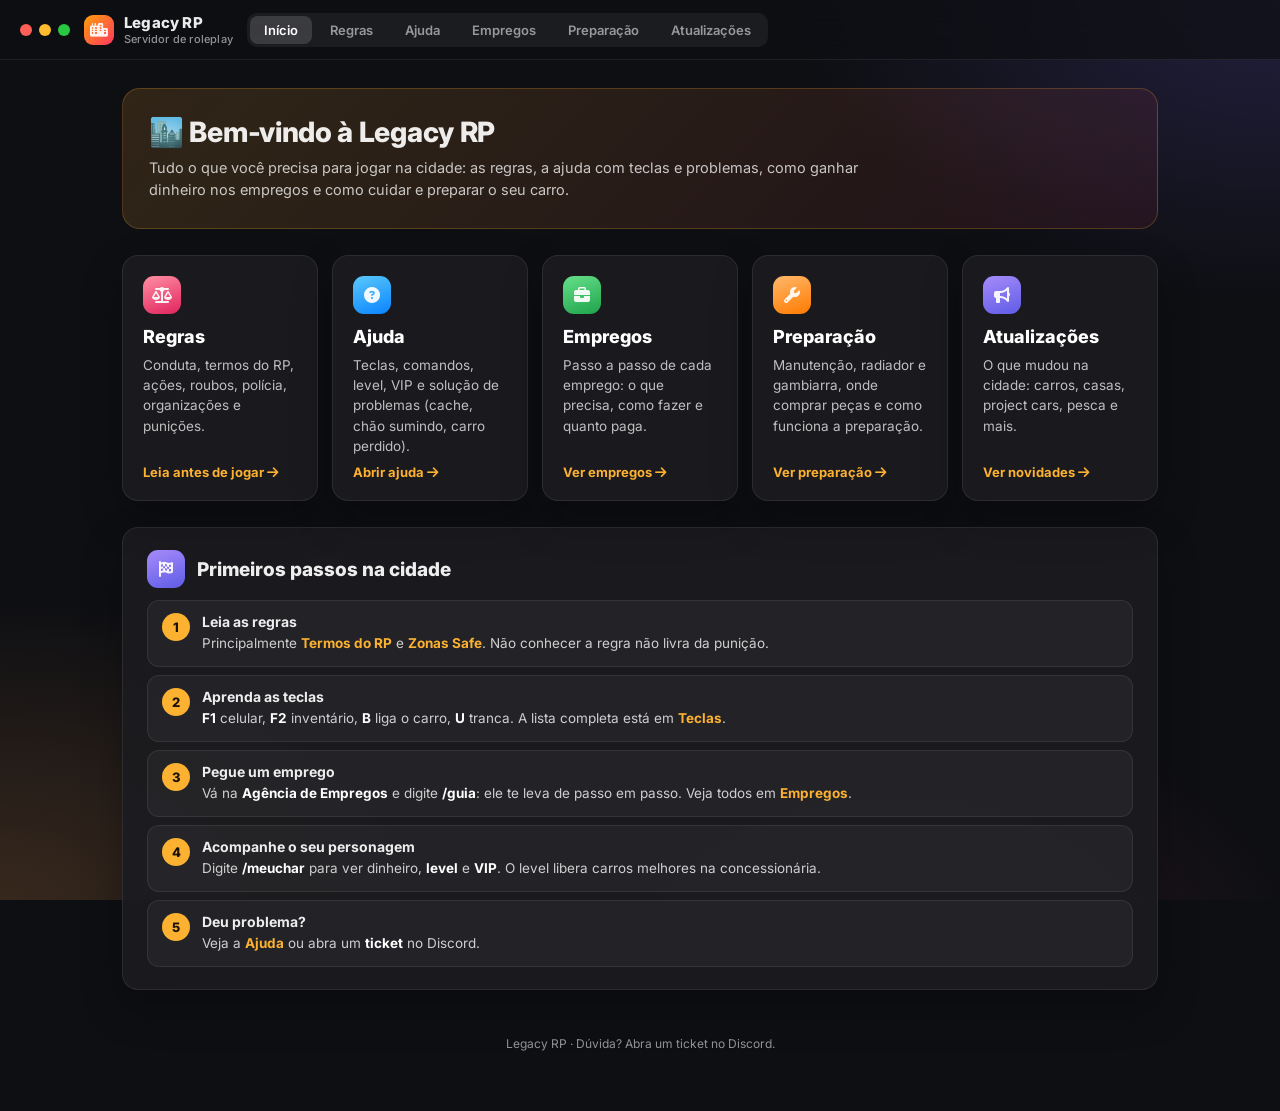
==== commit 575d0c3b: "Add files via upload" ====
--- a/index.html
+++ b/index.html
@@ -24,7 +24,7 @@
 <header class="topbar">
   <div class="traffic"><i></i><i></i><i></i></div>
   <a class="brand" href="index.html"><span class="logo"><i class="fa-solid fa-city"></i></span><span>Legacy RP<small>Servidor de roleplay</small></span></a>
-  <nav class="pages"><a href="index.html" class="on">Início</a><a href="regras.html">Regras</a><a href="ajuda.html">Ajuda</a><a href="empregos.html">Empregos</a><a href="preparacao.html">Preparação</a></nav>
+  <nav class="pages"><a href="index.html" class="on">Início</a><a href="regras.html">Regras</a><a href="ajuda.html">Ajuda</a><a href="empregos.html">Empregos</a><a href="preparacao.html">Preparação</a><a href="atualizacoes.html">Atualizações</a></nav>
   <div class="grow"></div>
 </header>
 
@@ -59,6 +59,12 @@
       <span>Manutenção, radiador e gambiarra, onde comprar peças e como funciona a preparação.</span>
       <em>Ver preparação <i class="fa-solid fa-arrow-right"></i></em>
     </a>
+    <a class="door" href="atualizacoes.html">
+      <span class="sec-icon c2"><i class="fa-solid fa-bullhorn"></i></span>
+      <b>Atualizações</b>
+      <span>O que mudou na cidade: carros, casas, project cars, pesca e mais.</span>
+      <em>Ver novidades <i class="fa-solid fa-arrow-right"></i></em>
+    </a>
   </div>
 
   <section class="sec">
--- a/style.css
+++ b/style.css
@@ -119,7 +119,7 @@
 
 /* Pagina inicial */
 .home { max-width: 1100px; margin: 0 auto; padding: 28px 32px 60px; }
-.portal { display: grid; grid-template-columns: repeat(4, 1fr); gap: 14px; margin-bottom: 26px; }
+.portal { display: grid; grid-template-columns: repeat(auto-fit, minmax(190px, 1fr)); gap: 14px; margin-bottom: 26px; }
 .door { display: flex; flex-direction: column; gap: 8px; padding: 20px; border-radius: 16px; background: var(--glass); border: 1px solid var(--line);
   box-shadow: 0 18px 40px rgba(0,0,0,.25); transition: transform 160ms ease, border-color 160ms ease; }
 .door:hover { transform: translateY(-3px); border-color: rgba(252,177,49,.45); }
